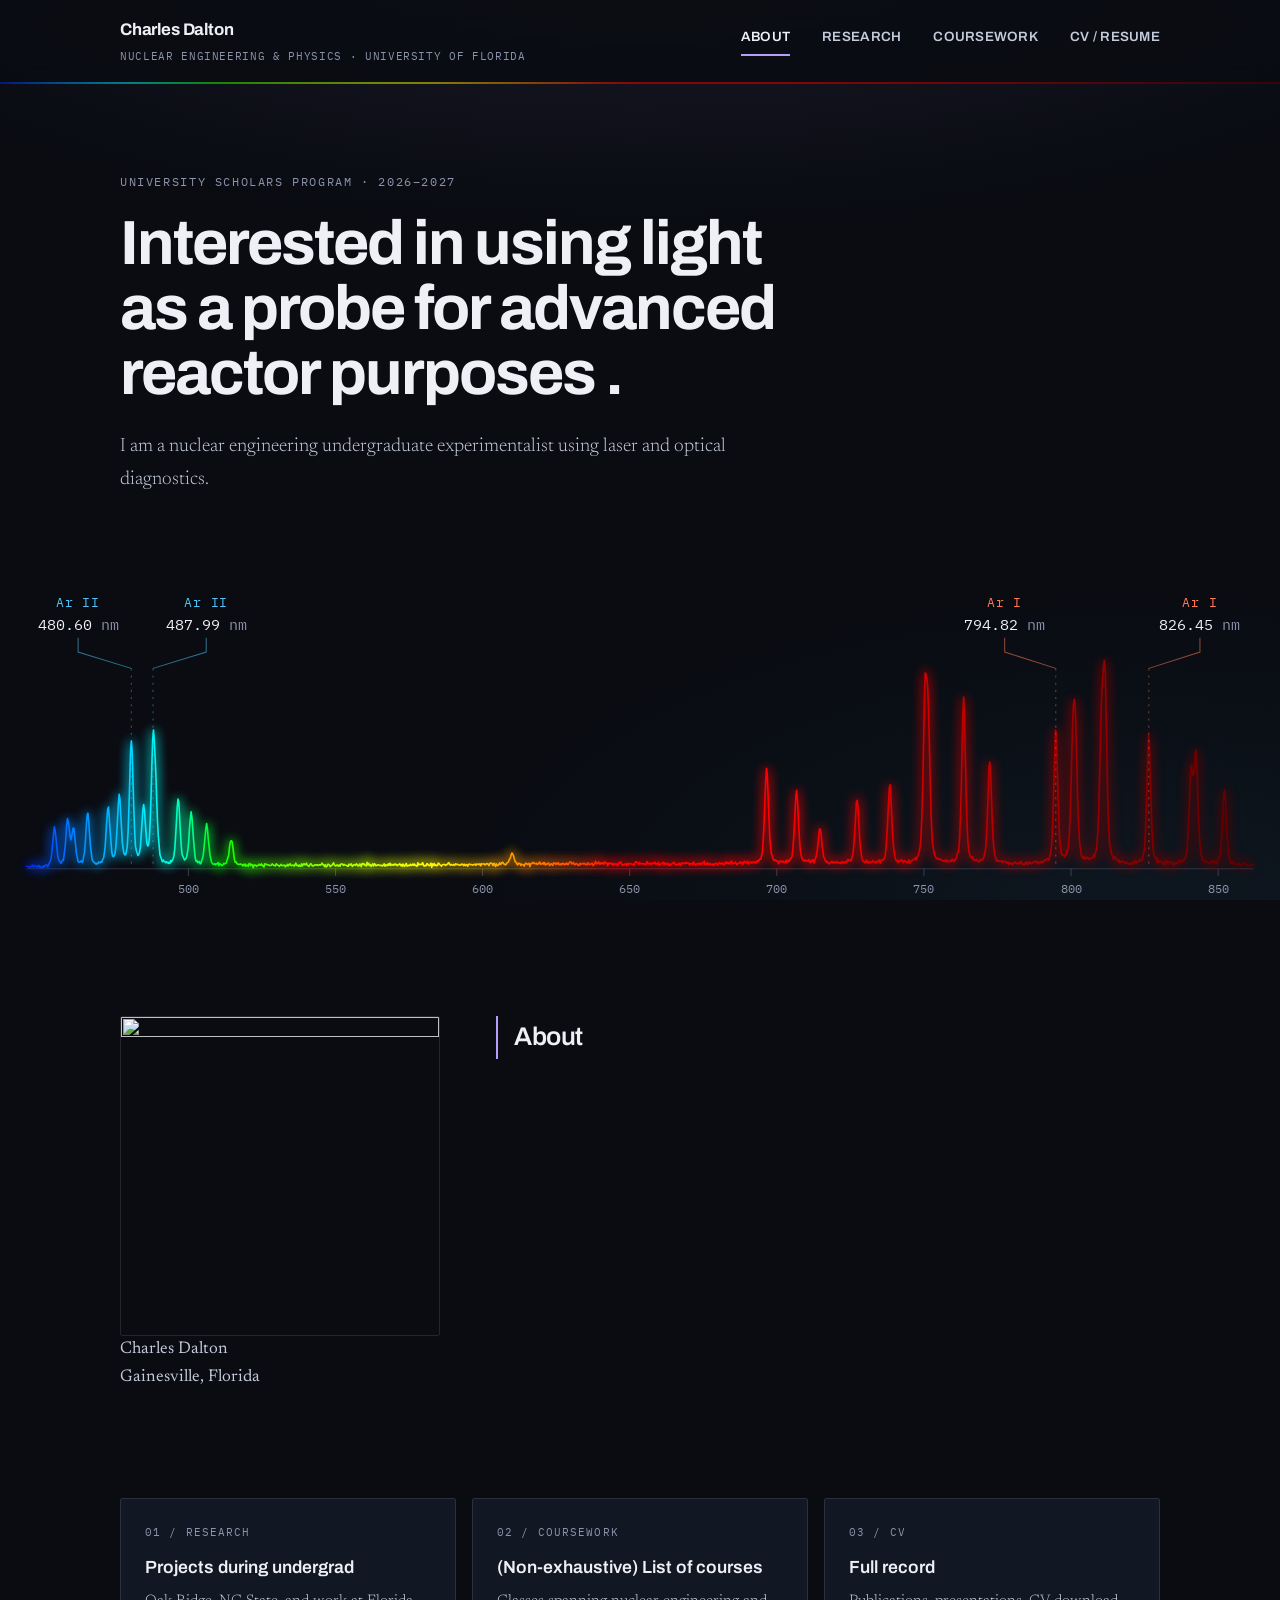
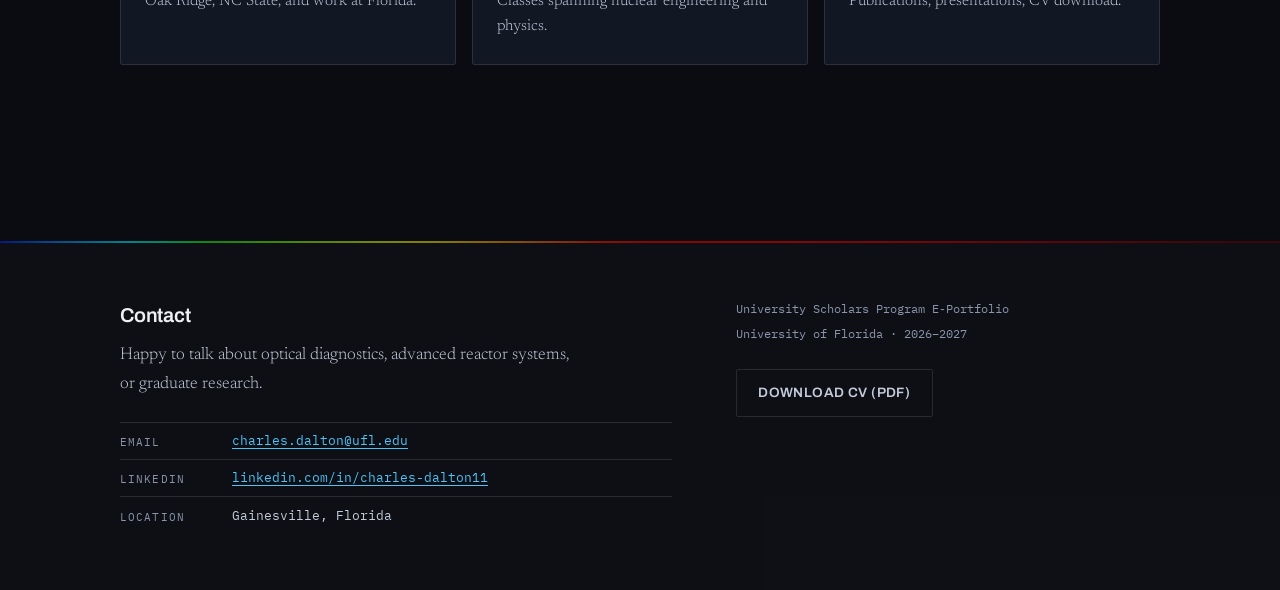
==== index.html @ d1948914 "Update index.html" ====
<!DOCTYPE html>
<html lang="en">
<head>
<meta charset="utf-8">
<meta name="viewport" content="width=device-width, initial-scale=1">
<title>Charles Dalton &mdash; Nuclear Engineering &amp; Physics, University of Florida</title>
<meta name="description" content="Charles Dalton, dual B.S. nuclear engineering and physics student at the University of Florida, working on laser and optical diagnostics for molten salt reactor systems.">
<link rel="preconnect" href="https://fonts.googleapis.com">
<link rel="preconnect" href="https://fonts.gstatic.com" crossorigin>
<link href="https://fonts.googleapis.com/css2?family=Archivo:wght@500;600;700&family=IBM+Plex+Mono:wght@400;500&family=Newsreader:ital,opsz,wght@0,6..72,300;0,6..72,400;0,6..72,500;1,6..72,300&display=swap" rel="stylesheet">
<link rel="stylesheet" href="styles.css">
</head>
<body>
<a class="skip" href="#main">Skip to content</a>
<header class="site-head">
  <div class="wrap head-inner">
    <a class="mark" href="index.html">
      <span class="mark-name">Charles Dalton</span>
      <span class="mark-sub">Nuclear Engineering &amp; Physics &middot; University of Florida</span>
    </a>
    <nav class="nav" aria-label="Sections"><a class="nav-link is-current" href="index.html" aria-current="page">About</a><a class="nav-link" href="research.html">Research</a><a class="nav-link" href="coursework.html">Coursework</a><a class="nav-link" href="cv.html">CV / Resume</a></nav>
  </div>
  <div class="rule" aria-hidden="true"></div>
</header>
<section class="hero">
  <div class="wrap">
    <p class="eyebrow">University Scholars Program &middot; 2026&ndash;2027</p>
    <h1 class="hero-h">Interested in using light as a probe&nbsp;for advanced reactor purposes&nbsp;.</h1>
    <p class="hero-sub">I am a nuclear engineering undergraduate experimentalist using laser and optical diagnostics.</p>
  </div>
  <div class="hero-spec">
    <div class="spec-frame"><svg class="spectrum" viewBox="-26 -6 1252 360" role="img"
     aria-label="Synthetic emission spectrum of an argon plasma between 445 and 862 nanometres, with the Ar II lines at 480.60 and 487.99 nm and the Ar I lines at 794.82 and 826.45 nm marked.">
  <defs>
    <linearGradient id="spec" x1="0" y1="0" x2="1" y2="0"><stop offset="0.00%" stop-color="#0025e8"/><stop offset="1.92%" stop-color="#0053f4"/><stop offset="3.84%" stop-color="#007fff"/><stop offset="5.76%" stop-color="#00a5ff"/><stop offset="7.67%" stop-color="#00c8ff"/><stop offset="9.59%" stop-color="#00eaff"/><stop offset="11.51%" stop-color="#00ffe0"/><stop offset="13.43%" stop-color="#00ff87"/><stop offset="15.35%" stop-color="#00ff17"/><stop offset="17.27%" stop-color="#28ff00"/><stop offset="19.18%" stop-color="#4aff00"/><stop offset="21.10%" stop-color="#69ff00"/><stop offset="23.02%" stop-color="#85ff00"/><stop offset="24.94%" stop-color="#a0ff00"/><stop offset="26.86%" stop-color="#b9ff00"/><stop offset="28.78%" stop-color="#d2ff00"/><stop offset="30.70%" stop-color="#eaff00"/><stop offset="32.61%" stop-color="#fffc00"/><stop offset="34.53%" stop-color="#ffe200"/><stop offset="36.45%" stop-color="#ffc800"/><stop offset="38.37%" stop-color="#ffad00"/><stop offset="40.29%" stop-color="#ff9100"/><stop offset="42.21%" stop-color="#ff7300"/><stop offset="44.12%" stop-color="#ff5300"/><stop offset="46.04%" stop-color="#ff3000"/><stop offset="47.96%" stop-color="#ff0000"/><stop offset="49.88%" stop-color="#ff0000"/><stop offset="51.80%" stop-color="#ff0000"/><stop offset="53.72%" stop-color="#ff0000"/><stop offset="55.64%" stop-color="#ff0000"/><stop offset="57.55%" stop-color="#ff0000"/><stop offset="59.47%" stop-color="#ff0000"/><stop offset="61.39%" stop-color="#fe0000"/><stop offset="63.31%" stop-color="#f70000"/><stop offset="65.23%" stop-color="#ef0000"/><stop offset="67.15%" stop-color="#e80000"/><stop offset="69.06%" stop-color="#e00000"/><stop offset="70.98%" stop-color="#d90000"/><stop offset="72.90%" stop-color="#d10000"/><stop offset="74.82%" stop-color="#c90000"/><stop offset="76.74%" stop-color="#c10000"/><stop offset="78.66%" stop-color="#b90000"/><stop offset="80.58%" stop-color="#b10000"/><stop offset="82.49%" stop-color="#a90000"/><stop offset="84.41%" stop-color="#a10000"/><stop offset="86.33%" stop-color="#990000"/><stop offset="88.25%" stop-color="#900000"/><stop offset="90.17%" stop-color="#880000"/><stop offset="92.09%" stop-color="#7f0000"/><stop offset="94.00%" stop-color="#760000"/><stop offset="95.92%" stop-color="#6d0000"/><stop offset="97.84%" stop-color="#640000"/><stop offset="99.76%" stop-color="#5c0000"/></linearGradient>
    <path id="ar-trace" d="M 0.0 293.7 L 0.8 293.4 L 1.6 293.9 L 2.4 294.5 L 3.2 294.1 L 4.0 294.5 L 4.8 293.5 L 5.6 292.3 L 6.4 294.0 L 7.2 294.1 L 8.0 293.1 L 8.8 293.1 L 9.6 293.4 L 10.4 294.3 L 11.2 293.4 L 12.0 292.7 L 12.8 294.5 L 13.6 293.7 L 14.4 294.9 L 15.2 294.3 L 16.0 294.7 L 16.8 293.1 L 17.6 293.9 L 18.4 292.4 L 19.2 292.3 L 20.0 292.3 L 20.8 294.1 L 21.6 291.7 L 22.4 290.3 L 23.2 288.1 L 24.0 285.9 L 24.8 278.7 L 25.6 270.6 L 26.4 261.6 L 27.2 255.0 L 28.0 259.4 L 28.8 266.7 L 29.6 274.5 L 30.4 282.6 L 31.2 286.4 L 32.0 288.4 L 32.8 289.3 L 33.6 290.7 L 34.4 289.2 L 35.2 287.1 L 36.0 287.8 L 36.8 281.5 L 37.6 275.3 L 38.4 266.2 L 39.2 253.0 L 40.0 247.0 L 40.8 250.0 L 41.6 256.4 L 42.4 263.5 L 43.2 267.7 L 44.0 265.2 L 44.8 260.8 L 45.6 256.1 L 46.4 257.0 L 47.2 266.1 L 48.0 273.7 L 48.8 281.2 L 49.6 285.2 L 50.4 288.9 L 51.2 289.5 L 52.0 289.6 L 52.8 288.7 L 53.6 288.2 L 54.4 289.8 L 55.2 287.7 L 56.0 282.9 L 56.8 279.1 L 57.6 267.9 L 58.4 255.4 L 59.2 243.6 L 60.0 241.6 L 60.8 250.2 L 61.6 262.3 L 62.4 273.4 L 63.2 279.7 L 64.0 286.3 L 64.8 288.6 L 65.6 289.2 L 66.4 290.2 L 67.2 290.6 L 68.0 291.6 L 68.8 290.7 L 69.6 291.1 L 70.4 289.5 L 71.2 289.8 L 72.0 290.2 L 72.8 289.2 L 73.6 289.4 L 74.4 286.9 L 75.3 285.6 L 76.1 280.4 L 76.9 274.1 L 77.7 260.7 L 78.5 248.5 L 79.3 237.9 L 80.1 235.7 L 80.9 246.3 L 81.7 258.9 L 82.5 268.8 L 83.3 279.4 L 84.1 283.4 L 84.9 284.1 L 85.7 283.2 L 86.5 281.0 L 87.3 274.7 L 88.1 263.1 L 88.9 248.2 L 89.7 233.6 L 90.5 223.3 L 91.3 227.4 L 92.1 242.7 L 92.9 257.3 L 93.7 270.7 L 94.5 276.7 L 95.3 281.2 L 96.1 282.4 L 96.9 282.3 L 97.7 278.8 L 98.5 273.7 L 99.3 259.7 L 100.1 236.9 L 100.9 210.9 L 101.7 180.5 L 102.5 171.0 L 103.3 181.9 L 104.1 211.3 L 104.9 237.9 L 105.7 259.5 L 106.5 273.8 L 107.3 277.8 L 108.1 280.6 L 108.9 282.9 L 109.7 282.4 L 110.5 279.7 L 111.3 274.7 L 112.1 263.2 L 112.9 251.8 L 113.7 238.6 L 114.5 233.3 L 115.3 238.6 L 116.1 251.4 L 116.9 261.2 L 117.7 271.0 L 118.5 273.6 L 119.3 272.9 L 120.1 266.0 L 120.9 250.3 L 121.7 226.5 L 122.5 196.1 L 123.3 170.1 L 124.1 160.4 L 124.9 170.2 L 125.7 186.7 L 126.5 204.9 L 127.3 229.7 L 128.1 250.6 L 128.9 264.8 L 129.7 273.9 L 130.5 282.6 L 131.3 284.7 L 132.1 287.0 L 132.9 289.1 L 133.7 287.5 L 134.5 288.8 L 135.3 289.1 L 136.1 290.1 L 136.9 289.2 L 137.7 290.2 L 138.5 289.8 L 139.3 290.7 L 140.1 290.6 L 140.9 288.0 L 141.7 289.2 L 142.5 287.7 L 143.3 286.3 L 144.1 283.4 L 144.9 277.1 L 145.7 265.5 L 146.5 251.9 L 147.3 236.5 L 148.1 227.8 L 148.9 231.2 L 149.7 245.6 L 150.5 261.1 L 151.3 273.9 L 152.1 282.1 L 152.9 283.9 L 153.7 285.7 L 154.5 287.4 L 155.3 286.7 L 156.1 285.4 L 156.9 282.8 L 157.7 277.6 L 158.5 270.4 L 159.3 257.0 L 160.1 247.9 L 160.9 240.3 L 161.7 245.4 L 162.5 256.5 L 163.3 267.5 L 164.1 277.0 L 164.9 285.1 L 165.7 288.6 L 166.5 287.7 L 167.3 290.1 L 168.1 289.5 L 168.9 288.8 L 169.7 291.0 L 170.5 291.0 L 171.3 287.8 L 172.1 285.7 L 172.9 281.7 L 173.7 274.4 L 174.5 265.8 L 175.3 257.2 L 176.1 251.9 L 176.9 256.9 L 177.7 266.8 L 178.5 274.3 L 179.3 282.0 L 180.1 286.0 L 180.9 289.7 L 181.7 290.6 L 182.5 291.5 L 183.3 291.8 L 184.1 291.0 L 184.9 292.1 L 185.7 291.2 L 186.5 291.3 L 187.3 289.8 L 188.1 293.0 L 188.9 290.9 L 189.7 291.9 L 190.5 291.8 L 191.3 293.0 L 192.1 292.0 L 192.9 290.8 L 193.7 291.3 L 194.5 290.7 L 195.3 290.3 L 196.1 287.3 L 196.9 285.4 L 197.7 282.6 L 198.5 274.8 L 199.3 269.9 L 200.1 268.6 L 200.9 269.2 L 201.7 273.8 L 202.5 281.2 L 203.3 287.0 L 204.1 289.6 L 204.9 289.2 L 205.7 290.9 L 206.5 291.4 L 207.3 291.8 L 208.1 291.8 L 208.9 291.3 L 209.7 291.6 L 210.5 292.0 L 211.3 293.2 L 212.1 291.8 L 212.9 293.0 L 213.7 291.4 L 214.5 293.6 L 215.3 292.6 L 216.1 292.5 L 216.9 293.7 L 217.7 290.9 L 218.5 291.2 L 219.3 292.9 L 220.1 291.8 L 220.9 292.2 L 221.7 295.0 L 222.5 292.3 L 223.3 292.6 L 224.1 292.5 L 224.9 293.6 L 225.8 292.8 L 226.6 292.7 L 227.4 291.5 L 228.2 292.3 L 229.0 292.6 L 229.8 291.2 L 230.6 293.1 L 231.4 292.9 L 232.2 294.3 L 233.0 291.1 L 233.8 291.7 L 234.6 291.7 L 235.4 292.0 L 236.2 292.5 L 237.0 292.4 L 237.8 292.8 L 238.6 292.8 L 239.4 292.5 L 240.2 291.2 L 241.0 292.1 L 241.8 292.6 L 242.6 293.1 L 243.4 293.2 L 244.2 291.1 L 245.0 292.1 L 245.8 292.5 L 246.6 292.9 L 247.4 293.6 L 248.2 292.6 L 249.0 291.7 L 249.8 292.9 L 250.6 292.8 L 251.4 292.7 L 252.2 292.4 L 253.0 294.0 L 253.8 292.8 L 254.6 293.3 L 255.4 291.7 L 256.2 293.2 L 257.0 292.0 L 257.8 291.1 L 258.6 292.8 L 259.4 293.1 L 260.2 292.3 L 261.0 292.5 L 261.8 293.4 L 262.6 292.1 L 263.4 290.6 L 264.2 292.7 L 265.0 292.7 L 265.8 293.5 L 266.6 292.2 L 267.4 293.6 L 268.2 293.5 L 269.0 291.3 L 269.8 293.3 L 270.6 291.5 L 271.4 291.0 L 272.2 292.2 L 273.0 291.9 L 273.8 290.6 L 274.6 292.6 L 275.4 293.0 L 276.2 293.7 L 277.0 292.4 L 277.8 291.1 L 278.6 291.5 L 279.4 293.3 L 280.2 293.2 L 281.0 292.9 L 281.8 292.1 L 282.6 292.6 L 283.4 292.2 L 284.2 292.1 L 285.0 292.7 L 285.8 292.4 L 286.6 292.2 L 287.4 292.5 L 288.2 291.9 L 289.0 290.6 L 289.8 291.8 L 290.6 292.3 L 291.4 293.9 L 292.2 292.0 L 293.0 294.2 L 293.8 293.7 L 294.6 291.6 L 295.4 291.7 L 296.2 292.5 L 297.0 293.9 L 297.8 292.7 L 298.6 293.0 L 299.4 291.7 L 300.2 290.2 L 301.0 292.1 L 301.8 293.0 L 302.6 293.4 L 303.4 292.4 L 304.2 292.5 L 305.0 293.4 L 305.8 292.2 L 306.6 293.4 L 307.4 291.3 L 308.2 291.3 L 309.0 291.3 L 309.8 292.7 L 310.6 291.8 L 311.4 292.4 L 312.2 292.6 L 313.0 292.6 L 313.8 293.5 L 314.6 293.6 L 315.4 291.5 L 316.2 292.4 L 317.0 292.0 L 317.8 291.3 L 318.6 293.8 L 319.4 293.0 L 320.2 292.1 L 321.0 291.9 L 321.8 292.6 L 322.6 291.3 L 323.4 292.0 L 324.2 293.3 L 325.0 293.1 L 325.8 291.4 L 326.6 291.8 L 327.4 293.9 L 328.2 290.9 L 329.0 291.6 L 329.8 290.9 L 330.6 292.5 L 331.4 292.4 L 332.2 293.2 L 333.0 289.8 L 333.8 292.3 L 334.6 290.7 L 335.4 292.7 L 336.2 292.0 L 337.0 293.7 L 337.8 292.5 L 338.6 291.2 L 339.4 293.3 L 340.2 291.1 L 341.0 291.8 L 341.8 293.1 L 342.6 292.6 L 343.4 292.5 L 344.2 292.1 L 345.0 292.6 L 345.8 292.9 L 346.6 292.4 L 347.4 293.0 L 348.2 293.3 L 349.0 292.1 L 349.8 291.3 L 350.6 293.5 L 351.4 292.1 L 352.2 292.7 L 353.0 293.0 L 353.8 291.3 L 354.6 292.5 L 355.4 290.7 L 356.2 292.8 L 357.0 291.7 L 357.8 292.2 L 358.6 292.7 L 359.4 291.5 L 360.2 292.2 L 361.0 291.5 L 361.8 292.1 L 362.6 293.0 L 363.4 292.1 L 364.2 291.9 L 365.0 291.1 L 365.8 292.8 L 366.6 292.0 L 367.4 293.6 L 368.2 291.4 L 369.0 293.0 L 369.8 293.6 L 370.6 292.0 L 371.4 290.9 L 372.2 293.4 L 373.0 293.0 L 373.8 292.6 L 374.6 293.0 L 375.5 291.6 L 376.3 292.7 L 377.1 292.6 L 377.9 291.4 L 378.7 292.6 L 379.5 291.5 L 380.3 292.8 L 381.1 293.0 L 381.9 293.6 L 382.7 290.2 L 383.5 292.2 L 384.3 291.7 L 385.1 291.9 L 385.9 291.7 L 386.7 291.8 L 387.5 290.1 L 388.3 292.8 L 389.1 293.3 L 389.9 292.8 L 390.7 293.1 L 391.5 291.2 L 392.3 291.1 L 393.1 292.7 L 393.9 293.1 L 394.7 292.2 L 395.5 290.6 L 396.3 294.5 L 397.1 291.3 L 397.9 292.8 L 398.7 290.9 L 399.5 292.8 L 400.3 292.1 L 401.1 293.2 L 401.9 292.7 L 402.7 290.5 L 403.5 291.0 L 404.3 292.2 L 405.1 292.6 L 405.9 293.5 L 406.7 292.2 L 407.5 291.8 L 408.3 291.9 L 409.1 291.9 L 409.9 292.8 L 410.7 291.8 L 411.5 291.8 L 412.3 290.6 L 413.1 290.0 L 413.9 291.9 L 414.7 292.5 L 415.5 291.8 L 416.3 292.3 L 417.1 292.4 L 417.9 291.8 L 418.7 292.7 L 419.5 291.2 L 420.3 291.8 L 421.1 291.5 L 421.9 291.9 L 422.7 292.4 L 423.5 292.6 L 424.3 291.9 L 425.1 292.2 L 425.9 291.5 L 426.7 291.7 L 427.5 292.9 L 428.3 291.6 L 429.1 292.9 L 429.9 292.2 L 430.7 291.9 L 431.5 293.6 L 432.3 291.6 L 433.1 291.5 L 433.9 291.8 L 434.7 292.0 L 435.5 292.0 L 436.3 292.5 L 437.1 291.9 L 437.9 292.1 L 438.7 291.5 L 439.5 292.7 L 440.3 291.4 L 441.1 291.5 L 441.9 291.7 L 442.7 292.0 L 443.5 291.1 L 444.3 293.1 L 445.1 291.2 L 445.9 291.4 L 446.7 291.3 L 447.5 291.2 L 448.3 292.2 L 449.1 291.8 L 449.9 291.0 L 450.7 291.2 L 451.5 291.4 L 452.3 292.9 L 453.1 291.0 L 453.9 290.4 L 454.7 290.6 L 455.5 291.3 L 456.3 292.9 L 457.1 290.6 L 457.9 291.6 L 458.7 293.8 L 459.5 291.1 L 460.3 292.8 L 461.1 292.6 L 461.9 292.0 L 462.7 290.2 L 463.5 291.7 L 464.3 291.1 L 465.1 289.7 L 465.9 289.8 L 466.7 291.3 L 467.5 291.4 L 468.3 292.2 L 469.1 291.6 L 469.9 290.3 L 470.7 289.7 L 471.5 289.0 L 472.3 286.5 L 473.1 285.8 L 473.9 282.7 L 474.7 280.7 L 475.5 281.6 L 476.3 283.4 L 477.1 286.4 L 477.9 289.0 L 478.7 289.5 L 479.5 291.4 L 480.3 292.3 L 481.1 290.5 L 481.9 291.1 L 482.7 290.9 L 483.5 292.8 L 484.3 291.6 L 485.1 291.8 L 485.9 292.1 L 486.7 293.4 L 487.5 291.6 L 488.3 290.5 L 489.1 291.0 L 489.9 291.9 L 490.7 291.4 L 491.5 290.6 L 492.3 293.9 L 493.1 291.5 L 493.9 290.8 L 494.7 290.7 L 495.5 289.8 L 496.3 290.3 L 497.1 291.1 L 497.9 291.1 L 498.7 290.6 L 499.5 291.8 L 500.3 291.4 L 501.1 290.5 L 501.9 289.5 L 502.7 291.5 L 503.5 291.4 L 504.3 291.2 L 505.1 290.1 L 505.9 291.4 L 506.7 290.0 L 507.5 292.2 L 508.3 291.5 L 509.1 291.5 L 509.9 290.6 L 510.7 290.4 L 511.5 292.7 L 512.3 292.2 L 513.1 291.0 L 513.9 291.9 L 514.7 292.7 L 515.5 290.3 L 516.3 290.8 L 517.1 290.8 L 517.9 291.7 L 518.7 290.3 L 519.5 291.5 L 520.3 290.3 L 521.1 292.1 L 521.9 292.1 L 522.7 291.1 L 523.5 291.9 L 524.3 290.7 L 525.2 291.0 L 526.0 292.1 L 526.8 291.2 L 527.6 291.6 L 528.4 290.4 L 529.2 291.9 L 530.0 291.7 L 530.8 290.1 L 531.6 289.2 L 532.4 289.4 L 533.2 291.2 L 534.0 291.0 L 534.8 289.8 L 535.6 291.4 L 536.4 292.1 L 537.2 291.1 L 538.0 290.8 L 538.8 292.0 L 539.6 292.8 L 540.4 292.6 L 541.2 290.6 L 542.0 291.9 L 542.8 291.4 L 543.6 291.0 L 544.4 290.6 L 545.2 291.5 L 546.0 290.7 L 546.8 292.0 L 547.6 291.5 L 548.4 292.2 L 549.2 290.1 L 550.0 291.2 L 550.8 291.9 L 551.6 291.5 L 552.4 291.4 L 553.2 290.5 L 554.0 292.7 L 554.8 292.1 L 555.6 291.5 L 556.4 288.8 L 557.2 290.3 L 558.0 291.3 L 558.8 290.5 L 559.6 289.3 L 560.4 291.4 L 561.2 291.5 L 562.0 290.0 L 562.8 290.7 L 563.6 290.5 L 564.4 291.6 L 565.2 289.4 L 566.0 289.6 L 566.8 290.6 L 567.6 290.5 L 568.4 293.0 L 569.2 290.5 L 570.0 291.3 L 570.8 290.7 L 571.6 290.5 L 572.4 291.4 L 573.2 292.7 L 574.0 290.8 L 574.8 291.8 L 575.6 291.4 L 576.4 291.7 L 577.2 291.4 L 578.0 293.3 L 578.8 290.0 L 579.6 290.9 L 580.4 290.1 L 581.2 289.3 L 582.0 291.1 L 582.8 292.8 L 583.6 291.9 L 584.4 292.2 L 585.2 291.6 L 586.0 291.0 L 586.8 292.9 L 587.6 290.8 L 588.4 292.5 L 589.2 290.8 L 590.0 291.2 L 590.8 291.4 L 591.6 291.1 L 592.4 291.6 L 593.2 291.6 L 594.0 292.6 L 594.8 291.1 L 595.6 289.3 L 596.4 289.2 L 597.2 289.8 L 598.0 290.4 L 598.8 291.7 L 599.6 289.7 L 600.4 291.1 L 601.2 291.1 L 602.0 291.3 L 602.8 291.0 L 603.6 291.4 L 604.4 291.1 L 605.2 292.0 L 606.0 291.4 L 606.8 288.9 L 607.6 291.1 L 608.4 291.2 L 609.2 290.5 L 610.0 290.4 L 610.8 292.1 L 611.6 291.2 L 612.4 290.2 L 613.2 290.8 L 614.0 290.9 L 614.8 289.6 L 615.6 291.6 L 616.4 290.9 L 617.2 291.5 L 618.0 289.6 L 618.8 292.8 L 619.6 291.6 L 620.4 291.5 L 621.2 290.4 L 622.0 290.4 L 622.8 289.7 L 623.6 292.4 L 624.4 290.3 L 625.2 291.3 L 626.0 291.6 L 626.8 290.5 L 627.6 291.8 L 628.4 292.9 L 629.2 291.3 L 630.0 292.4 L 630.8 291.6 L 631.6 290.6 L 632.4 290.7 L 633.2 289.5 L 634.0 291.1 L 634.8 292.4 L 635.6 291.7 L 636.4 291.8 L 637.2 292.1 L 638.0 290.5 L 638.8 291.5 L 639.6 292.8 L 640.4 290.3 L 641.2 291.0 L 642.0 290.6 L 642.8 290.8 L 643.6 290.3 L 644.4 290.9 L 645.2 289.8 L 646.0 290.5 L 646.8 290.6 L 647.6 290.5 L 648.4 292.3 L 649.2 291.1 L 650.0 291.2 L 650.8 290.7 L 651.6 292.2 L 652.4 289.4 L 653.2 290.8 L 654.0 292.0 L 654.8 292.5 L 655.6 291.2 L 656.4 291.0 L 657.2 291.6 L 658.0 290.8 L 658.8 291.5 L 659.6 290.4 L 660.4 291.6 L 661.2 290.9 L 662.0 290.0 L 662.8 288.5 L 663.6 291.8 L 664.4 291.3 L 665.2 291.6 L 666.0 290.1 L 666.8 291.9 L 667.6 291.3 L 668.4 290.9 L 669.2 291.8 L 670.0 291.7 L 670.8 291.3 L 671.6 292.8 L 672.4 292.2 L 673.2 291.2 L 674.0 290.7 L 674.8 291.0 L 675.7 292.5 L 676.5 291.2 L 677.3 290.1 L 678.1 290.3 L 678.9 290.9 L 679.7 291.6 L 680.5 290.2 L 681.3 291.3 L 682.1 291.9 L 682.9 291.5 L 683.7 289.4 L 684.5 290.6 L 685.3 289.7 L 686.1 291.2 L 686.9 289.9 L 687.7 291.3 L 688.5 290.9 L 689.3 288.4 L 690.1 290.0 L 690.9 291.2 L 691.7 290.8 L 692.5 290.4 L 693.3 289.5 L 694.1 291.1 L 694.9 292.2 L 695.7 290.9 L 696.5 290.6 L 697.3 290.5 L 698.1 289.3 L 698.9 290.3 L 699.7 289.8 L 700.5 291.5 L 701.3 289.7 L 702.1 288.5 L 702.9 289.7 L 703.7 290.1 L 704.5 290.2 L 705.3 288.6 L 706.1 291.1 L 706.9 290.3 L 707.7 289.7 L 708.5 289.4 L 709.3 290.4 L 710.1 289.6 L 710.9 290.0 L 711.7 289.5 L 712.5 289.5 L 713.3 290.3 L 714.1 289.0 L 714.9 287.8 L 715.7 289.1 L 716.5 287.9 L 717.3 286.3 L 718.1 286.6 L 718.9 283.0 L 719.7 279.5 L 720.5 268.5 L 721.3 252.4 L 722.1 231.9 L 722.9 211.8 L 723.7 197.8 L 724.5 203.9 L 725.3 223.8 L 726.1 244.7 L 726.9 265.0 L 727.7 274.2 L 728.5 281.5 L 729.3 283.3 L 730.1 286.1 L 730.9 287.8 L 731.7 287.5 L 732.5 287.5 L 733.3 288.5 L 734.1 288.3 L 734.9 289.4 L 735.7 291.1 L 736.5 288.4 L 737.3 288.6 L 738.1 289.2 L 738.9 289.3 L 739.7 288.4 L 740.5 289.7 L 741.3 289.9 L 742.1 289.3 L 742.9 287.9 L 743.7 290.1 L 744.5 287.5 L 745.3 288.9 L 746.1 288.8 L 746.9 286.0 L 747.7 286.0 L 748.5 284.7 L 749.3 279.2 L 750.1 269.4 L 750.9 255.8 L 751.7 240.3 L 752.5 224.3 L 753.3 219.3 L 754.1 230.3 L 754.9 246.2 L 755.7 262.5 L 756.5 274.5 L 757.3 281.4 L 758.1 284.6 L 758.9 286.4 L 759.7 288.0 L 760.5 288.4 L 761.3 287.4 L 762.1 288.5 L 762.9 288.1 L 763.7 288.0 L 764.5 288.6 L 765.3 287.1 L 766.1 290.0 L 766.9 288.5 L 767.7 289.5 L 768.5 287.3 L 769.3 287.3 L 770.1 290.3 L 770.9 288.7 L 771.7 285.8 L 772.5 283.0 L 773.3 278.3 L 774.1 272.0 L 774.9 263.3 L 775.7 257.0 L 776.5 257.7 L 777.3 262.9 L 778.1 274.2 L 778.9 278.5 L 779.7 284.8 L 780.5 285.7 L 781.3 288.2 L 782.1 289.6 L 782.9 288.8 L 783.7 290.2 L 784.5 290.4 L 785.3 291.2 L 786.1 289.8 L 786.9 289.4 L 787.7 289.0 L 788.5 290.1 L 789.3 289.1 L 790.1 290.1 L 790.9 290.2 L 791.7 289.6 L 792.5 289.1 L 793.3 290.4 L 794.1 290.3 L 794.9 290.2 L 795.7 290.0 L 796.5 290.9 L 797.3 289.0 L 798.1 290.3 L 798.9 289.4 L 799.7 290.5 L 800.5 289.4 L 801.3 289.2 L 802.1 289.8 L 802.9 287.3 L 803.7 288.6 L 804.5 287.0 L 805.3 287.3 L 806.1 288.2 L 806.9 286.7 L 807.7 283.7 L 808.5 279.7 L 809.3 271.7 L 810.1 259.6 L 810.9 245.6 L 811.7 230.6 L 812.5 229.0 L 813.3 236.0 L 814.1 252.3 L 814.9 266.6 L 815.7 276.3 L 816.5 281.9 L 817.3 286.7 L 818.1 288.6 L 818.9 288.8 L 819.7 290.2 L 820.5 289.6 L 821.3 287.5 L 822.1 290.1 L 822.9 288.7 L 823.7 290.7 L 824.5 289.2 L 825.4 289.8 L 826.2 289.6 L 827.0 289.1 L 827.8 288.0 L 828.6 289.4 L 829.4 289.5 L 830.2 290.4 L 831.0 288.9 L 831.8 289.6 L 832.6 288.5 L 833.4 289.2 L 834.2 287.3 L 835.0 290.6 L 835.8 288.7 L 836.6 287.2 L 837.4 287.8 L 838.2 287.4 L 839.0 285.5 L 839.8 283.7 L 840.6 276.7 L 841.4 264.5 L 842.2 250.5 L 843.0 233.8 L 843.8 217.6 L 844.6 214.0 L 845.4 224.8 L 846.2 245.2 L 847.0 262.1 L 847.8 272.6 L 848.6 279.7 L 849.4 284.5 L 850.2 287.1 L 851.0 288.5 L 851.8 288.3 L 852.6 290.1 L 853.4 287.6 L 854.2 289.1 L 855.0 288.3 L 855.8 287.1 L 856.6 287.8 L 857.4 290.0 L 858.2 288.2 L 859.0 287.9 L 859.8 289.6 L 860.6 289.8 L 861.4 288.9 L 862.2 290.2 L 863.0 287.3 L 863.8 290.7 L 864.6 289.3 L 865.4 288.3 L 866.2 288.0 L 867.0 287.3 L 867.8 286.9 L 868.6 286.8 L 869.4 285.0 L 870.2 287.3 L 871.0 284.3 L 871.8 283.7 L 872.6 281.0 L 873.4 277.9 L 874.2 273.3 L 875.0 262.2 L 875.8 241.4 L 876.6 211.4 L 877.4 172.4 L 878.2 129.4 L 879.0 104.6 L 879.8 105.6 L 880.6 110.8 L 881.4 118.0 L 882.2 139.2 L 883.0 172.9 L 883.8 209.4 L 884.6 239.3 L 885.4 259.2 L 886.2 271.4 L 887.0 276.6 L 887.8 281.1 L 888.6 283.2 L 889.4 285.3 L 890.2 285.2 L 891.0 286.7 L 891.8 286.6 L 892.6 286.0 L 893.4 287.0 L 894.2 287.1 L 895.0 287.5 L 895.8 288.0 L 896.6 288.3 L 897.4 288.6 L 898.2 287.7 L 899.0 289.4 L 899.8 287.2 L 900.6 288.4 L 901.4 289.1 L 902.2 288.8 L 903.0 288.9 L 903.8 287.9 L 904.6 288.6 L 905.4 286.6 L 906.2 288.0 L 907.0 289.0 L 907.8 287.0 L 908.6 287.5 L 909.4 284.7 L 910.2 282.1 L 911.0 280.0 L 911.8 277.0 L 912.6 266.7 L 913.4 246.5 L 914.2 219.1 L 915.0 181.8 L 915.8 144.5 L 916.6 128.0 L 917.4 147.0 L 918.2 185.2 L 919.0 222.1 L 919.8 249.6 L 920.6 267.7 L 921.4 277.3 L 922.2 280.8 L 923.0 284.1 L 923.8 284.8 L 924.6 285.6 L 925.4 284.2 L 926.2 287.6 L 927.0 287.4 L 927.8 287.7 L 928.6 287.3 L 929.4 286.9 L 930.2 288.3 L 931.0 288.6 L 931.8 289.3 L 932.6 288.5 L 933.4 286.8 L 934.2 286.9 L 935.0 287.3 L 935.8 285.8 L 936.6 283.7 L 937.4 280.0 L 938.2 274.5 L 939.0 262.2 L 939.8 244.7 L 940.6 220.0 L 941.4 195.4 L 942.2 191.6 L 943.0 203.4 L 943.8 226.8 L 944.6 250.4 L 945.4 267.5 L 946.2 276.9 L 947.0 282.2 L 947.8 285.0 L 948.6 288.1 L 949.4 287.4 L 950.2 288.7 L 951.0 288.9 L 951.8 288.5 L 952.6 288.4 L 953.4 288.4 L 954.2 289.9 L 955.0 288.8 L 955.8 288.7 L 956.6 288.8 L 957.4 288.7 L 958.2 290.2 L 959.0 290.3 L 959.8 289.4 L 960.6 291.5 L 961.4 290.1 L 962.2 290.8 L 963.0 290.7 L 963.8 292.0 L 964.6 291.2 L 965.4 290.5 L 966.2 289.6 L 967.0 289.6 L 967.8 290.6 L 968.6 290.7 L 969.4 291.3 L 970.2 290.2 L 971.0 290.8 L 971.8 290.0 L 972.6 288.9 L 973.4 290.6 L 974.2 291.9 L 975.1 291.3 L 975.9 291.9 L 976.7 291.6 L 977.5 289.3 L 978.3 290.3 L 979.1 291.9 L 979.9 289.9 L 980.7 289.3 L 981.5 290.8 L 982.3 291.0 L 983.1 290.7 L 983.9 290.1 L 984.7 289.7 L 985.5 289.2 L 986.3 289.1 L 987.1 289.0 L 987.9 288.8 L 988.7 289.4 L 989.5 291.3 L 990.3 290.0 L 991.1 289.4 L 991.9 290.0 L 992.7 288.6 L 993.5 289.6 L 994.3 289.9 L 995.1 287.5 L 995.9 287.9 L 996.7 288.0 L 997.5 286.9 L 998.3 286.2 L 999.1 286.1 L 999.9 287.6 L 1000.7 284.4 L 1001.5 281.4 L 1002.3 276.3 L 1003.1 264.5 L 1003.9 245.0 L 1004.7 219.0 L 1005.5 187.6 L 1006.3 160.3 L 1007.1 162.3 L 1007.9 186.9 L 1008.7 217.4 L 1009.5 244.5 L 1010.3 264.1 L 1011.1 273.2 L 1011.9 279.6 L 1012.7 282.4 L 1013.5 282.6 L 1014.3 282.5 L 1015.1 283.8 L 1015.9 282.6 L 1016.7 282.3 L 1017.5 278.2 L 1018.3 278.9 L 1019.1 271.8 L 1019.9 263.3 L 1020.7 246.3 L 1021.5 219.8 L 1022.3 187.0 L 1023.1 155.0 L 1023.9 136.1 L 1024.7 130.4 L 1025.5 135.0 L 1026.3 154.8 L 1027.1 188.1 L 1027.9 220.9 L 1028.7 247.6 L 1029.5 263.8 L 1030.3 272.9 L 1031.1 279.2 L 1031.9 283.4 L 1032.7 284.6 L 1033.5 285.9 L 1034.3 283.8 L 1035.1 286.6 L 1035.9 285.0 L 1036.7 285.9 L 1037.5 284.9 L 1038.3 285.6 L 1039.1 286.6 L 1039.9 286.6 L 1040.7 286.1 L 1041.5 285.6 L 1042.3 285.8 L 1043.1 284.6 L 1043.9 282.2 L 1044.7 284.0 L 1045.5 280.2 L 1046.3 277.9 L 1047.1 270.7 L 1047.9 258.4 L 1048.7 239.4 L 1049.5 209.3 L 1050.3 175.4 L 1051.1 139.1 L 1051.9 120.2 L 1052.7 108.3 L 1053.5 97.3 L 1054.3 92.0 L 1055.1 104.0 L 1055.9 141.8 L 1056.7 186.3 L 1057.5 225.8 L 1058.3 251.9 L 1059.1 268.7 L 1059.9 274.2 L 1060.7 278.1 L 1061.5 282.2 L 1062.3 284.0 L 1063.1 286.5 L 1063.9 285.1 L 1064.7 284.2 L 1065.5 286.6 L 1066.3 286.6 L 1067.1 287.6 L 1067.9 289.4 L 1068.7 287.5 L 1069.5 290.1 L 1070.3 289.3 L 1071.1 289.1 L 1071.9 288.6 L 1072.7 289.2 L 1073.5 289.3 L 1074.3 290.5 L 1075.1 291.0 L 1075.9 289.8 L 1076.7 290.6 L 1077.5 291.2 L 1078.3 291.2 L 1079.1 290.5 L 1079.9 291.7 L 1080.7 291.2 L 1081.5 291.5 L 1082.3 289.7 L 1083.1 289.4 L 1083.9 287.9 L 1084.7 291.0 L 1085.5 290.1 L 1086.3 288.4 L 1087.1 289.2 L 1087.9 289.0 L 1088.7 286.7 L 1089.5 288.0 L 1090.3 288.1 L 1091.1 287.2 L 1091.9 283.9 L 1092.7 280.7 L 1093.5 275.8 L 1094.3 263.2 L 1095.1 241.3 L 1095.9 212.9 L 1096.7 183.9 L 1097.5 164.9 L 1098.3 172.9 L 1099.1 202.2 L 1099.9 231.2 L 1100.7 254.6 L 1101.5 270.9 L 1102.3 280.9 L 1103.1 283.5 L 1103.9 284.8 L 1104.7 285.3 L 1105.5 289.7 L 1106.3 285.8 L 1107.1 289.8 L 1107.9 288.2 L 1108.7 288.3 L 1109.5 288.7 L 1110.3 289.7 L 1111.1 291.1 L 1111.9 289.6 L 1112.7 290.9 L 1113.5 292.7 L 1114.3 287.8 L 1115.1 289.8 L 1115.9 288.8 L 1116.7 291.4 L 1117.5 289.2 L 1118.3 289.1 L 1119.1 289.1 L 1119.9 290.6 L 1120.7 291.6 L 1121.5 290.6 L 1122.3 292.5 L 1123.1 291.9 L 1123.9 290.2 L 1124.7 291.1 L 1125.6 290.2 L 1126.4 290.0 L 1127.2 287.9 L 1128.0 288.3 L 1128.8 289.3 L 1129.6 287.8 L 1130.4 289.2 L 1131.2 288.2 L 1132.0 286.3 L 1132.8 287.2 L 1133.6 284.6 L 1134.4 282.4 L 1135.2 275.1 L 1136.0 262.8 L 1136.8 248.1 L 1137.6 225.2 L 1138.4 205.1 L 1139.2 194.9 L 1140.0 199.1 L 1140.8 204.3 L 1141.6 203.3 L 1142.4 194.5 L 1143.2 182.4 L 1144.0 180.0 L 1144.8 198.6 L 1145.6 223.8 L 1146.4 248.3 L 1147.2 265.6 L 1148.0 275.6 L 1148.8 282.2 L 1149.6 284.9 L 1150.4 287.7 L 1151.2 287.6 L 1152.0 289.2 L 1152.8 288.6 L 1153.6 289.7 L 1154.4 289.1 L 1155.2 289.0 L 1156.0 291.0 L 1156.8 290.5 L 1157.6 290.8 L 1158.4 289.3 L 1159.2 288.4 L 1160.0 289.2 L 1160.8 290.3 L 1161.6 288.5 L 1162.4 291.1 L 1163.2 288.1 L 1164.0 289.7 L 1164.8 291.2 L 1165.6 285.4 L 1166.4 284.9 L 1167.2 284.4 L 1168.0 277.5 L 1168.8 267.7 L 1169.6 252.2 L 1170.4 235.7 L 1171.2 220.8 L 1172.0 218.9 L 1172.8 232.2 L 1173.6 249.4 L 1174.4 266.1 L 1175.2 274.9 L 1176.0 284.0 L 1176.8 286.3 L 1177.6 290.0 L 1178.4 290.3 L 1179.2 288.5 L 1180.0 291.0 L 1180.8 290.0 L 1181.6 290.8 L 1182.4 291.9 L 1183.2 291.4 L 1184.0 291.7 L 1184.8 291.8 L 1185.6 290.8 L 1186.4 290.9 L 1187.2 292.2 L 1188.0 292.5 L 1188.8 291.5 L 1189.6 291.9 L 1190.4 290.9 L 1191.2 289.4 L 1192.0 291.2 L 1192.8 292.0 L 1193.6 292.2 L 1194.4 292.8 L 1195.2 292.9 L 1196.0 293.0 L 1196.8 292.5 L 1197.6 292.5 L 1198.4 291.5 L 1199.2 292.5 L 1200.0 292.4"/>
    <filter id="bloom" x="-5%" y="-30%" width="110%" height="180%">
      <feGaussianBlur stdDeviation="5" result="b"/>
      <feMerge><feMergeNode in="b"/><feMergeNode in="b"/></feMerge>
    </filter>
  </defs>
  <line x1="0" y1="296.0" x2="1200" y2="296.0" stroke="currentColor" opacity=".28"/>
  <g class="axis" fill="currentColor" stroke="currentColor"><line x1="158.3" y1="296.0" x2="158.3" y2="303.0" stroke="currentColor" opacity=".35"/><text x="158.3" y="320.0" text-anchor="middle" class="ax-l">500</text><line x1="302.2" y1="296.0" x2="302.2" y2="303.0" stroke="currentColor" opacity=".35"/><text x="302.2" y="320.0" text-anchor="middle" class="ax-l ax-minor">550</text><line x1="446.0" y1="296.0" x2="446.0" y2="303.0" stroke="currentColor" opacity=".35"/><text x="446.0" y="320.0" text-anchor="middle" class="ax-l">600</text><line x1="589.9" y1="296.0" x2="589.9" y2="303.0" stroke="currentColor" opacity=".35"/><text x="589.9" y="320.0" text-anchor="middle" class="ax-l ax-minor">650</text><line x1="733.8" y1="296.0" x2="733.8" y2="303.0" stroke="currentColor" opacity=".35"/><text x="733.8" y="320.0" text-anchor="middle" class="ax-l">700</text><line x1="877.7" y1="296.0" x2="877.7" y2="303.0" stroke="currentColor" opacity=".35"/><text x="877.7" y="320.0" text-anchor="middle" class="ax-l ax-minor">750</text><line x1="1021.6" y1="296.0" x2="1021.6" y2="303.0" stroke="currentColor" opacity=".35"/><text x="1021.6" y="320.0" text-anchor="middle" class="ax-l">800</text><line x1="1165.5" y1="296.0" x2="1165.5" y2="303.0" stroke="currentColor" opacity=".35"/><text x="1165.5" y="320.0" text-anchor="middle" class="ax-l ax-minor">850</text></g>
  <use href="#ar-trace" class="glow" fill="none" stroke="url(#spec)" stroke-width="3.5" filter="url(#bloom)" opacity=".55"/>
  <use href="#ar-trace" class="trace" fill="none" stroke="url(#spec)" stroke-width="1.6"
       stroke-linejoin="round" stroke-linecap="round"/>
  <g class="peaks"><g class="pk"><line x1="102.4" y1="100.0" x2="102.4" y2="296.0" stroke="var(--ar-ii)" stroke-width="1" stroke-dasharray="2 5" opacity=".45"/><polyline points="50.4,70 50.4,84 102.4,100.0" fill="none" stroke="var(--ar-ii)" stroke-width="1" opacity=".55"/><text x="50.4" y="62" text-anchor="middle" class="pk-l">480.60<tspan class="pk-u"> nm</tspan></text><text x="50.4" y="40" text-anchor="middle" class="pk-s" fill="var(--ar-ii)">Ar II</text></g><g class="pk"><line x1="123.7" y1="100.0" x2="123.7" y2="296.0" stroke="var(--ar-ii)" stroke-width="1" stroke-dasharray="2 5" opacity=".45"/><polyline points="175.7,70 175.7,84 123.7,100.0" fill="none" stroke="var(--ar-ii)" stroke-width="1" opacity=".55"/><text x="175.7" y="62" text-anchor="middle" class="pk-l">487.99<tspan class="pk-u"> nm</tspan></text><text x="175.7" y="40" text-anchor="middle" class="pk-s" fill="var(--ar-ii)">Ar II</text></g><g class="pk"><line x1="1006.7" y1="100.0" x2="1006.7" y2="296.0" stroke="var(--ar-i)" stroke-width="1" stroke-dasharray="2 5" opacity=".45"/><polyline points="956.7,70 956.7,84 1006.7,100.0" fill="none" stroke="var(--ar-i)" stroke-width="1" opacity=".55"/><text x="956.7" y="62" text-anchor="middle" class="pk-l">794.82<tspan class="pk-u"> nm</tspan></text><text x="956.7" y="40" text-anchor="middle" class="pk-s" fill="var(--ar-i)">Ar I</text></g><g class="pk"><line x1="1097.7" y1="100.0" x2="1097.7" y2="296.0" stroke="var(--ar-i)" stroke-width="1" stroke-dasharray="2 5" opacity=".45"/><polyline points="1147.7,70 1147.7,84 1097.7,100.0" fill="none" stroke="var(--ar-i)" stroke-width="1" opacity=".55"/><text x="1147.7" y="62" text-anchor="middle" class="pk-l">826.45<tspan class="pk-u"> nm</tspan></text><text x="1147.7" y="40" text-anchor="middle" class="pk-s" fill="var(--ar-i)">Ar I</text></g></g>
</svg></div>
  </div>
</section>
<main id="main">
<section class="wrap band">
  <div class="about-grid">
    <div class="about-photo">
      <img class="photo" src="images/headshot.jpg" width="300" height="300"
        
      <p class="photo-meta">Charles Dalton<br><span>Gainesville, Florida</span></p>
    </div>
    <div class="about-text">
      <h2 class="h2">About</h2>
    </div>
  </div>
</section>



<section class="wrap band">
  <div class="cards">
    <a class="card" href="research.html"><span class="card-k">01 / Research</span><span class="card-h">Projects during undergrad</span><span class="card-b">Oak Ridge, NC State, and work at Florida.</span></a>
    <a class="card" href="coursework.html"><span class="card-k">02 / Coursework</span><span class="card-h">(Non-exhaustive) List of courses</span><span class="card-b">Classes spanning nuclear engineering and physics.</span></a>
    <a class="card" href="cv.html"><span class="card-k">03 / CV</span><span class="card-h">Full record</span><span class="card-b">Publications, presentations, CV download.</span></a>
  </div>
</section>
</main>
<footer class="site-foot" id="contact">
  <div class="rule" aria-hidden="true"></div>
  <div class="wrap foot-inner">
    <div>
      <h2 class="foot-h">Contact</h2>
      <p class="foot-p">Happy to talk about optical diagnostics, advanced reactor systems, or graduate research.</p>
      <ul class="contact-list">
        <li><span class="k">Email</span><a href="mailto:charles.dalton@ufl.edu">charles.dalton@ufl.edu</a></li>
        <li><span class="k">LinkedIn</span><a href="https://linkedin.com/in/charles-dalton11">linkedin.com/in/charles-dalton11</a></li>
        <li><span class="k">Location</span><span>Gainesville, Florida</span></li>
      </ul>
    </div>
    <div class="foot-meta">
      <p>University Scholars Program E&#8209;Portfolio</p>
      <p>University of Florida &middot; 2026&ndash;2027</p>
      <a class="btn btn-ghost" href="assets/Charles_Dalton_CV.pdf" download>Download CV (PDF)</a>
    </div>
  </div>
</footer>
</body>
</html>
---- styles.css ----
/* Charles Dalton — University Scholars Program e-portfolio
   Palette derived from argon: the lilac of a discharge, the blue-cyan of the
   Ar II lines at 481/488 nm, the deep red of the Ar I lines at 795/826 nm. */

:root {
  --ink:      #0a0c12;
  --ink-2:    #121724;
  --ink-3:    #1a2032;
  --paper:    #eef0f6;
  --paper-2:  #c4cbdb;
  --muted:    #8b94ab;
  --argon:    #b79cff;
  --ar-ii:    #4fc3f7;
  --ar-i:     #ff7a54;
  --line:     rgba(255,255,255,.11);

  --sans: "Archivo", "Helvetica Neue", Arial, sans-serif;
  --serif: "Newsreader", Georgia, "Times New Roman", serif;
  --mono: "IBM Plex Mono", ui-monospace, "SF Mono", Menlo, monospace;

  --wrap: 1120px;
  --gap: clamp(3rem, 7vw, 5.5rem);
}

* { box-sizing: border-box; }

html { scroll-behavior: smooth; }

body {
  margin: 0;
  background: var(--ink);
  color: var(--paper-2);
  font-family: var(--serif);
  font-size: 1.0625rem;
  line-height: 1.68;
  -webkit-font-smoothing: antialiased;
}

/* faint vertical gradient, like looking into a spectrograph */
body::before {
  content: "";
  position: fixed;
  inset: 0;
  background:
    radial-gradient(120% 60% at 50% -10%, rgba(183,156,255,.10), transparent 60%),
    radial-gradient(80% 50% at 90% 100%, rgba(79,195,247,.06), transparent 70%);
  pointer-events: none;
  z-index: 0;
}

body > * { position: relative; z-index: 1; }

a { color: var(--argon); text-decoration-thickness: 1px; text-underline-offset: 3px; }
a:hover { color: var(--paper); }

:focus-visible {
  outline: 2px solid var(--argon);
  outline-offset: 3px;
  border-radius: 2px;
}

.skip {
  position: absolute; left: -9999px; top: 0;
  background: var(--argon); color: var(--ink);
  padding: .6rem 1rem; font-family: var(--mono); font-size: .8rem;
}
.skip:focus { left: 1rem; top: 1rem; z-index: 50; }

.wrap { max-width: var(--wrap); margin: 0 auto; padding: 0 clamp(1.25rem, 4vw, 2.5rem); }

/* ---------------------------------------------------------- spectral rule */
.rule {
  height: 2px;
  background: linear-gradient(90deg, #0025e8 0.0%, #0075fd 3.4%, #00b7ff 6.7%, #00f3ff 10.1%, #00ff87 13.4%, #1fff00 16.8%, #5aff00 20.1%, #8cff00 23.5%, #b9ff00 26.9%, #e4ff00 30.2%, #ffef00 33.6%, #ffc100 36.9%, #ff9100 40.3%, #ff5b00 43.6%, #ff1b00 47.0%, #ff0000 50.4%, #ff0000 53.7%, #ff0000 57.1%, #ff0000 60.4%, #f50000 63.8%, #e80000 67.1%, #db0000 70.5%, #cd0000 73.9%, #bf0000 77.2%, #b10000 80.6%, #a30000 83.9%, #950000 87.3%, #860000 90.6%, #760000 94.0%, #670000 97.4%);
  opacity: .5;
}

/* ------------------------------------------------------------------ head */
.site-head {
  position: sticky; top: 0; z-index: 20;
  background: rgba(10,12,18,.86);
  backdrop-filter: blur(10px);
}

.head-inner {
  display: flex; align-items: center; justify-content: space-between;
  gap: 1.5rem; flex-wrap: wrap;
  padding-top: 1rem; padding-bottom: 1rem;
}

.mark { text-decoration: none; display: block; }
.mark-name {
  display: block;
  font-family: var(--sans); font-weight: 700; font-size: 1.05rem;
  letter-spacing: -.01em; color: var(--paper);
}
.mark-sub {
  display: block;
  font-family: var(--mono); font-size: .68rem; letter-spacing: .06em;
  text-transform: uppercase; color: var(--muted); margin-top: .2rem;
}
.mark:hover .mark-name { color: var(--argon); }

.nav { display: flex; gap: clamp(.9rem, 2.5vw, 2rem); flex-wrap: wrap; }
.nav-link {
  font-family: var(--sans); font-size: .84rem; font-weight: 600;
  letter-spacing: .02em; text-transform: uppercase;
  color: var(--paper-2); text-decoration: none;
  padding-bottom: .3rem; border-bottom: 2px solid transparent;
}
.nav-link:hover { color: var(--paper); border-bottom-color: var(--line); }
.nav-link.is-current { color: var(--paper); border-bottom-color: var(--argon); }

/* ------------------------------------------------------------------ hero */
.hero { padding-top: clamp(3rem, 8vw, 5.5rem); }

.eyebrow {
  font-family: var(--mono); font-size: .72rem; letter-spacing: .14em;
  text-transform: uppercase; color: var(--muted); margin: 0 0 1.25rem;
}
.eyebrow a { color: var(--muted); }
.eyebrow a:hover { color: var(--argon); }

.hero-h {
  font-family: var(--sans); font-weight: 700;
  font-size: clamp(2.1rem, 5.4vw, 3.9rem);
  line-height: 1.04; letter-spacing: -.032em;
  color: var(--paper); margin: 0; max-width: 20ch;
  text-wrap: balance;
}

.hero-sub {
  max-width: 60ch; margin: 1.6rem 0 0;
  font-size: clamp(1.05rem, 1.6vw, 1.2rem);
  color: var(--paper-2); font-weight: 300;
}

.hero-spec { margin-top: clamp(2.5rem, 6vw, 4rem); }

.spec-frame { position: relative; overflow: hidden; }

.spectrum {
  display: block; width: 100%; height: auto;
  color: var(--muted);
}

.spec-frame::after {
  content: "";
  position: absolute; inset: -4px -2px;
  background: linear-gradient(90deg, rgba(10,12,18,0) 0%, var(--ink) 7%, var(--ink) 100%);
  transform: translateX(104%);
  animation: scan 2.3s cubic-bezier(.22,.7,.24,1) .2s backwards;
  pointer-events: none;
}
@keyframes scan { from { transform: translateX(0); } }

.pk { animation: rise .7s ease .95s backwards; }
@keyframes rise { from { opacity: 0; transform: translateY(6px); } }

.pk-l { font-family: var(--mono); font-size: 15px; fill: var(--paper); }
.pk-u { fill: var(--muted); }
.pk-s { font-family: var(--mono); font-size: 13px; letter-spacing: .06em; }
.ax-l { font-family: var(--mono); font-size: 12px; fill: var(--muted); stroke: none; }
.axis text { stroke: none; }

.spec-cap {
  font-family: var(--mono); font-size: .74rem; line-height: 1.7;
  color: var(--muted);
  margin: 1rem auto 0; padding: 0 clamp(1.25rem, 4vw, 2.5rem);
  max-width: var(--wrap);
}
.spec-cap span { color: var(--paper-2); }

@media (max-width: 760px) {
  .pk-l, .pk-s, .pk polyline, .ax-minor { display: none; }
  .ax-l { font-size: 24px; }
  .spectrum { min-height: 200px; }
}

/* ----------------------------------------------------------------- bands */
.band { padding-top: var(--gap); }
main > .band:last-child { padding-bottom: var(--gap); }
.site-foot { margin-top: var(--gap); }

.h1 {
  font-family: var(--sans); font-weight: 700;
  font-size: clamp(1.9rem, 4.2vw, 3rem);
  line-height: 1.08; letter-spacing: -.028em;
  color: var(--paper); margin: 0 0 1.2rem; max-width: 22ch;
  text-wrap: balance;
}

.h2 {
  font-family: var(--sans); font-weight: 600;
  font-size: clamp(1.25rem, 2.2vw, 1.6rem);
  letter-spacing: -.015em; color: var(--paper);
  margin: 0 0 1.4rem; padding-left: 1rem;
  border-left: 2px solid var(--argon);
}

.h3 {
  font-family: var(--mono); font-weight: 500;
  font-size: .78rem; letter-spacing: .12em; text-transform: uppercase;
  color: var(--ar-ii); margin: 2rem 0 .9rem;
}

.lede {
  font-size: clamp(1.1rem, 1.8vw, 1.3rem);
  font-weight: 300; color: var(--paper-2);
  max-width: 62ch; margin: 0 0 2rem;
}

.note { font-family: var(--mono); font-size: .76rem; color: var(--muted); margin: -.7rem 0 1.8rem; }

.prose p { max-width: 68ch; }
.prose .h2 { margin-top: 3rem; }
.prose .h2:first-child { margin-top: 0; }

/* ----------------------------------------------------------------- about */
.about-grid {
  display: grid; gap: clamp(2rem, 5vw, 3.5rem);
  grid-template-columns: minmax(220px, 320px) minmax(0, 1fr);
  align-items: start;
}
@media (max-width: 800px) { .about-grid { grid-template-columns: 1fr; } }

.photo, .photo-slot {
  width: 100%; display: block;
  border-radius: 2px;
  border: 1px solid var(--line);
}
.photo { height: auto; aspect-ratio: 1 / 1; object-fit: cover; }

.photo-slot {
  aspect-ratio: 4 / 3;
  display: flex; flex-direction: column; align-items: center; justify-content: center;
  gap: .5rem; text-align: center; padding: 1.5rem;
  background:
    repeating-linear-gradient(135deg, rgba(255,255,255,.02) 0 10px, transparent 10px 20px),
    var(--ink-2);
  border: 1px dashed rgba(183,156,255,.35);
}
.photo-slot.portrait { aspect-ratio: 4 / 5; }
.slot-tag { font-family: var(--mono); font-size: .78rem; color: var(--argon); }
.slot-note { font-family: var(--mono); font-size: .7rem; color: var(--muted); max-width: 30ch; line-height: 1.5; }

.photo-meta {
  font-family: var(--mono); font-size: .78rem; color: var(--paper);
  margin: .9rem 0 0; line-height: 1.6;
}
.photo-meta span { color: var(--muted); }

.about-text p { margin: 0 0 1.2rem; max-width: 66ch; }
.about-text p:last-child { margin-bottom: 0; }

/* ------------------------------------------------------------- interests */
.interests { list-style: none; margin: 0; padding: 0; display: grid; gap: 0; }
.interests li {
  display: grid; gap: .4rem 2rem;
  grid-template-columns: minmax(200px, 300px) minmax(0, 1fr);
  padding: 1.1rem 0;
  border-top: 1px solid var(--line);
}
.interests li:last-child { border-bottom: 1px solid var(--line); }
@media (max-width: 720px) { .interests li { grid-template-columns: 1fr; } }
.i-h { font-family: var(--sans); font-weight: 600; font-size: 1rem; color: var(--paper); }
.i-b { color: var(--paper-2); font-weight: 300; }

/* ----------------------------------------------------------------- cards */
.cards { display: grid; gap: 1rem; grid-template-columns: repeat(auto-fit, minmax(240px, 1fr)); }
.card {
  display: block; text-decoration: none;
  padding: 1.5rem; background: var(--ink-2);
  border: 1px solid var(--line); border-radius: 3px;
  transition: border-color .2s ease, background .2s ease, transform .2s ease;
}
.card:hover { border-color: rgba(183,156,255,.5); background: var(--ink-3); transform: translateY(-2px); }
.card-k { display: block; font-family: var(--mono); font-size: .7rem; letter-spacing: .1em; text-transform: uppercase; color: var(--muted); }
.card-h { display: block; font-family: var(--sans); font-weight: 600; font-size: 1.1rem; color: var(--paper); margin: .7rem 0 .4rem; }
.card-b { display: block; font-size: .95rem; color: var(--paper-2); font-weight: 300; }

/* -------------------------------------------------------- project list */
.proj-list { display: grid; gap: 0; }
.proj {
  display: grid; gap: .5rem 2.5rem;
  grid-template-columns: minmax(160px, 200px) minmax(0, 1fr);
  padding: 2rem 0; border-top: 1px solid var(--line);
  text-decoration: none; color: inherit;
  transition: background .2s ease;
}
.proj:last-child { border-bottom: 1px solid var(--line); }
.proj:hover { background: rgba(183,156,255,.045); }
@media (max-width: 760px) { .proj { grid-template-columns: 1fr; } }

.proj-date {
  font-family: var(--mono); font-size: .74rem; letter-spacing: .06em;
  color: var(--ar-ii); grid-row: span 4; padding-top: .35rem;
}
@media (max-width: 760px) { .proj-date { grid-row: auto; } }
.proj-title { font-family: var(--sans); font-weight: 600; font-size: clamp(1.1rem, 2vw, 1.4rem); line-height: 1.25; color: var(--paper); letter-spacing: -.015em; }
.proj-meta { font-family: var(--mono); font-size: .76rem; color: var(--muted); }
.proj-blurb { font-weight: 300; color: var(--paper-2); max-width: 60ch; }
.proj-go { font-family: var(--sans); font-size: .8rem; font-weight: 600; letter-spacing: .04em; text-transform: uppercase; color: var(--argon); }
.proj:hover .proj-go { color: var(--paper); }

/* ---------------------------------------------------------- detail plate */
.plate {
  margin: 2.5rem 0 1.5rem; padding: 0;
  border: 1px solid var(--line); border-radius: 3px;
  background: var(--ink-2); overflow: hidden;
}
.pl-row {
  display: grid; grid-template-columns: minmax(160px, 240px) minmax(0, 1fr);
  gap: .25rem 1.5rem;
  padding: .85rem clamp(1rem, 3vw, 1.6rem);
  border-top: 1px solid var(--line);
}
.pl-row:first-child { border-top: 0; }
@media (max-width: 700px) { .pl-row { grid-template-columns: 1fr; } }
.plate dt {
  font-family: var(--mono); font-size: .7rem; letter-spacing: .1em;
  text-transform: uppercase; color: var(--muted); padding-top: .2rem;
}
.plate dd { margin: 0; color: var(--paper); font-size: 1rem; }

.tags { list-style: none; display: flex; flex-wrap: wrap; gap: .5rem; margin: 0; padding: 0; }
.tags li {
  font-family: var(--mono); font-size: .72rem; letter-spacing: .04em;
  color: var(--paper-2); padding: .3rem .65rem;
  border: 1px solid var(--line); border-radius: 100px;
}

/* --------------------------------------------------------------- figures */
.figure { margin: 0 0 2.5rem; }
.figure + .figure { margin-top: 2.5rem; }
.schematic {
  display: block; width: 100%; height: auto;
  background: var(--ink-2);
  border: 1px solid var(--line); border-radius: 3px;
  padding: 1rem 0;
}
.sc-box { fill: none; stroke: var(--muted); stroke-width: 1; }
.sc-lens { fill: rgba(79,195,247,.14); stroke: var(--ar-ii); stroke-width: 1; }
.sc-beam { fill: none; stroke: var(--ar-i); stroke-width: 1.6; }
.sc-beam2 { fill: none; stroke: var(--argon); stroke-width: 1.6; }
.sc-flow { fill: none; stroke: var(--ar-ii); stroke-width: 1.4; }
.sc-collect { fill: none; stroke: var(--argon); stroke-width: 1.2; opacity: .8; }
.sc-l { font-family: var(--sans); font-weight: 600; font-size: 14px; fill: var(--paper); }
.sc-s { font-family: var(--mono); font-size: 11px; fill: var(--muted); }

figcaption {
  font-family: var(--mono); font-size: .76rem; line-height: 1.65;
  color: var(--muted); margin-top: .9rem; max-width: 76ch;
  padding-left: .9rem; border-left: 1px solid var(--line);
}

/* -------------------------------------------------------------- courses */
.course-cols { display: grid; gap: clamp(1.5rem, 4vw, 3rem); grid-template-columns: repeat(auto-fit, minmax(230px, 1fr)); }
.course-col .h3 { margin-top: 0; }
.courses { list-style: none; margin: 0; padding: 0; }
.courses li {
  display: grid; grid-template-columns: 5.5rem minmax(0, 1fr); gap: .75rem;
  padding: .55rem 0; border-top: 1px solid var(--line);
}
.c-code { font-family: var(--mono); font-size: .76rem; color: var(--muted); padding-top: .12rem; }
.c-name { color: var(--paper); font-size: .98rem; }

.awards { list-style: none; margin: 0; padding: 0; }
.awards li { padding: 1rem 0; border-top: 1px solid var(--line); }
.awards li:last-child { border-bottom: 1px solid var(--line); }
.a-h { display: block; font-family: var(--sans); font-weight: 600; color: var(--paper); font-size: 1rem; }
.a-b { display: block; color: var(--paper-2); font-weight: 300; font-size: .97rem; margin-top: .2rem; }

/* ------------------------------------------------------------- timeline */
.timeline { list-style: none; margin: 0; padding: 0; counter-reset: none; }
.timeline li {
  display: grid; gap: .35rem 2.5rem;
  grid-template-columns: minmax(160px, 200px) minmax(0, 1fr);
  padding: 1.8rem 0; border-top: 1px solid var(--line);
}
.timeline li:last-child { border-bottom: 1px solid var(--line); }
@media (max-width: 760px) { .timeline li { grid-template-columns: 1fr; } }
.t-date { font-family: var(--mono); font-size: .74rem; color: var(--ar-ii); grid-row: span 4; padding-top: .3rem; }
@media (max-width: 760px) { .t-date { grid-row: auto; } }
.t-role { font-family: var(--sans); font-weight: 600; font-size: 1.1rem; color: var(--paper); }
.t-org { font-family: var(--mono); font-size: .76rem; color: var(--muted); }
.t-body { font-weight: 300; color: var(--paper-2); max-width: 64ch; margin-top: .3rem; }
.t-link { font-family: var(--sans); font-size: .78rem; font-weight: 600; text-transform: uppercase; letter-spacing: .04em; text-decoration: none; }

.refs { list-style: none; margin: 0; padding: 0; }
.refs li {
  padding: .9rem 0 .9rem 1.1rem; border-left: 1px solid var(--line);
  max-width: 76ch; font-weight: 300;
}
.refs li strong { font-weight: 500; color: var(--paper); }
.refs li em { color: var(--muted); }

.skill-cols { display: grid; gap: clamp(1.5rem, 4vw, 3rem); grid-template-columns: repeat(auto-fit, minmax(260px, 1fr)); }
.skill-cols .h3 { margin-top: 0; }
.skill-b { font-family: var(--mono); font-size: .82rem; line-height: 1.9; color: var(--paper-2); margin: 0; }

/* --------------------------------------------------------------- buttons */
.btn {
  display: inline-block; margin: .35rem .5rem .35rem 0;
  font-family: var(--sans); font-weight: 600; font-size: .85rem;
  letter-spacing: .03em; text-transform: uppercase; text-decoration: none;
  padding: .75rem 1.35rem; border-radius: 2px;
  border: 1px solid var(--argon); color: var(--argon);
  transition: background .18s ease, color .18s ease;
}
.btn:hover { background: var(--argon); color: var(--ink); }
.btn-primary { background: var(--argon); color: var(--ink); }
.btn-primary:hover { background: var(--paper); border-color: var(--paper); color: var(--ink); }
.btn-ghost { border-color: var(--line); color: var(--paper-2); }
.btn-ghost:hover { background: transparent; border-color: var(--paper-2); color: var(--paper); }

.back { text-decoration: none; }

/* ---------------------------------------------------------------- footer */
.site-foot { background: rgba(255,255,255,.015); }
.foot-inner {
  display: grid; gap: clamp(2rem, 5vw, 4rem);
  grid-template-columns: minmax(0, 1.3fr) minmax(0, 1fr);
  padding-top: clamp(2.5rem, 5vw, 3.5rem); padding-bottom: clamp(2.5rem, 5vw, 3.5rem);
}
@media (max-width: 760px) { .foot-inner { grid-template-columns: 1fr; } }
.foot-h {
  font-family: var(--sans); font-weight: 600; font-size: 1.25rem;
  color: var(--paper); margin: 0 0 .6rem; letter-spacing: -.01em;
}
.foot-p { margin: 0 0 1.4rem; max-width: 46ch; font-weight: 300; }
.contact-list { list-style: none; margin: 0; padding: 0; }
.contact-list li {
  display: grid; grid-template-columns: 6rem minmax(0, 1fr); gap: 1rem;
  padding: .45rem 0; font-family: var(--mono); font-size: .82rem;
  border-top: 1px solid var(--line);
}
.contact-list .k { color: var(--muted); text-transform: uppercase; font-size: .7rem; letter-spacing: .1em; padding-top: .18rem; }
.contact-list a { color: var(--ar-ii); }
.contact-list a:hover { color: var(--paper); }
.foot-meta { font-family: var(--mono); font-size: .76rem; color: var(--muted); }
.foot-meta p { margin: 0 0 .3rem; }
.foot-meta .btn { margin-top: 1.2rem; }

/* --------------------------------------------------------------- motion */
@media (prefers-reduced-motion: reduce) {
  html { scroll-behavior: auto; }
  .spec-frame::after { animation: none; transform: translateX(104%); }
  .pk { animation: none; }
  * { transition-duration: .01ms !important; }
}

@media print {
  .site-head, .spec-frame, .btn { display: none; }
  body { background: #fff; color: #000; }
}
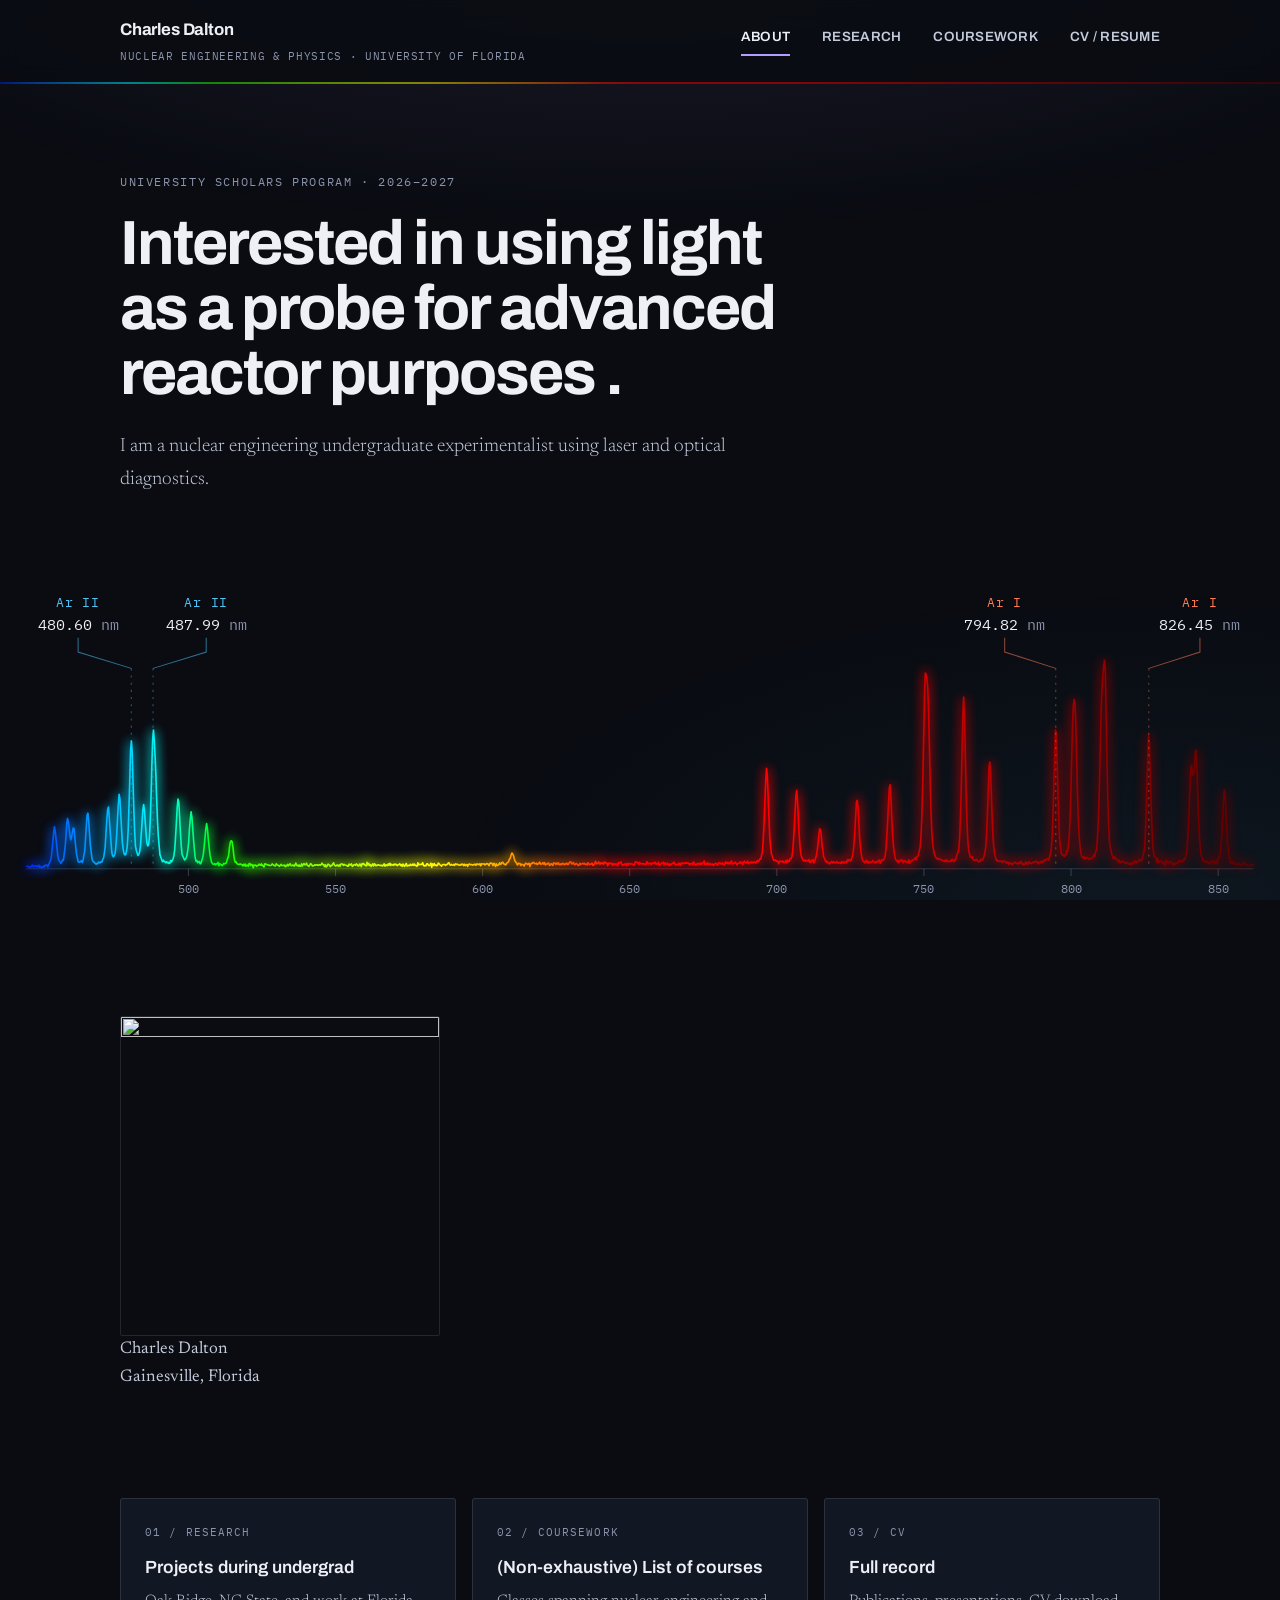
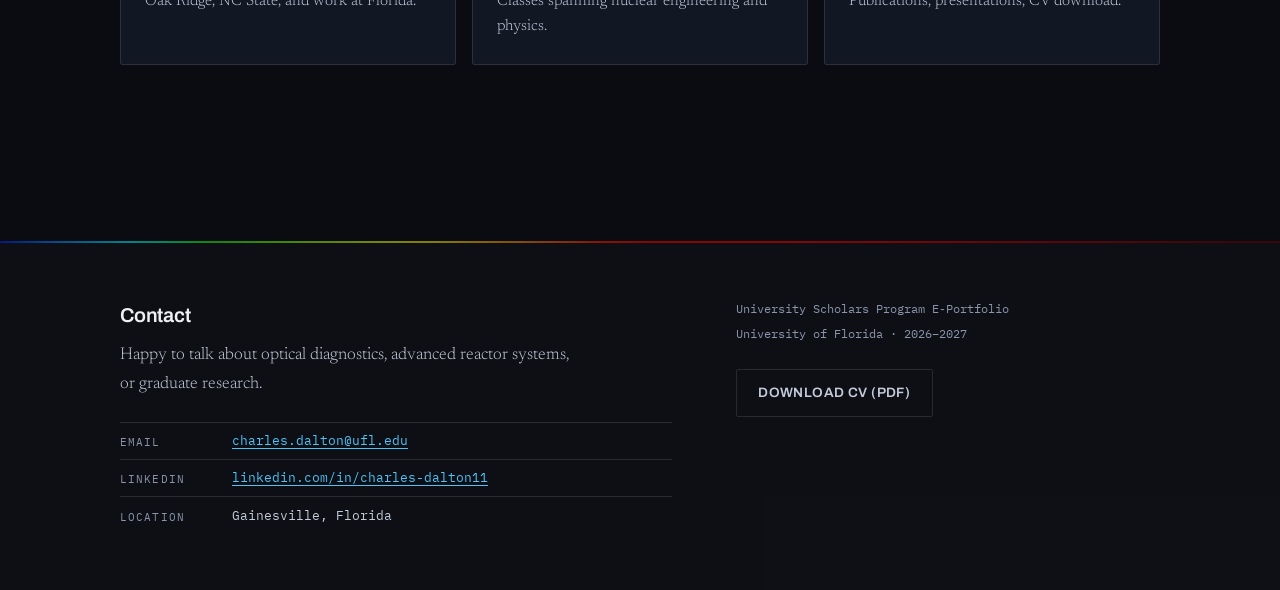
==== commit 372c7f4b: "Update index.html" ====
--- a/index.html
+++ b/index.html
@@ -56,9 +56,7 @@
         
       <p class="photo-meta">Charles Dalton<br><span>Gainesville, Florida</span></p>
     </div>
-    <div class="about-text">
-      <h2 class="h2">About</h2>
-    </div>
+    
   </div>
 </section>
 
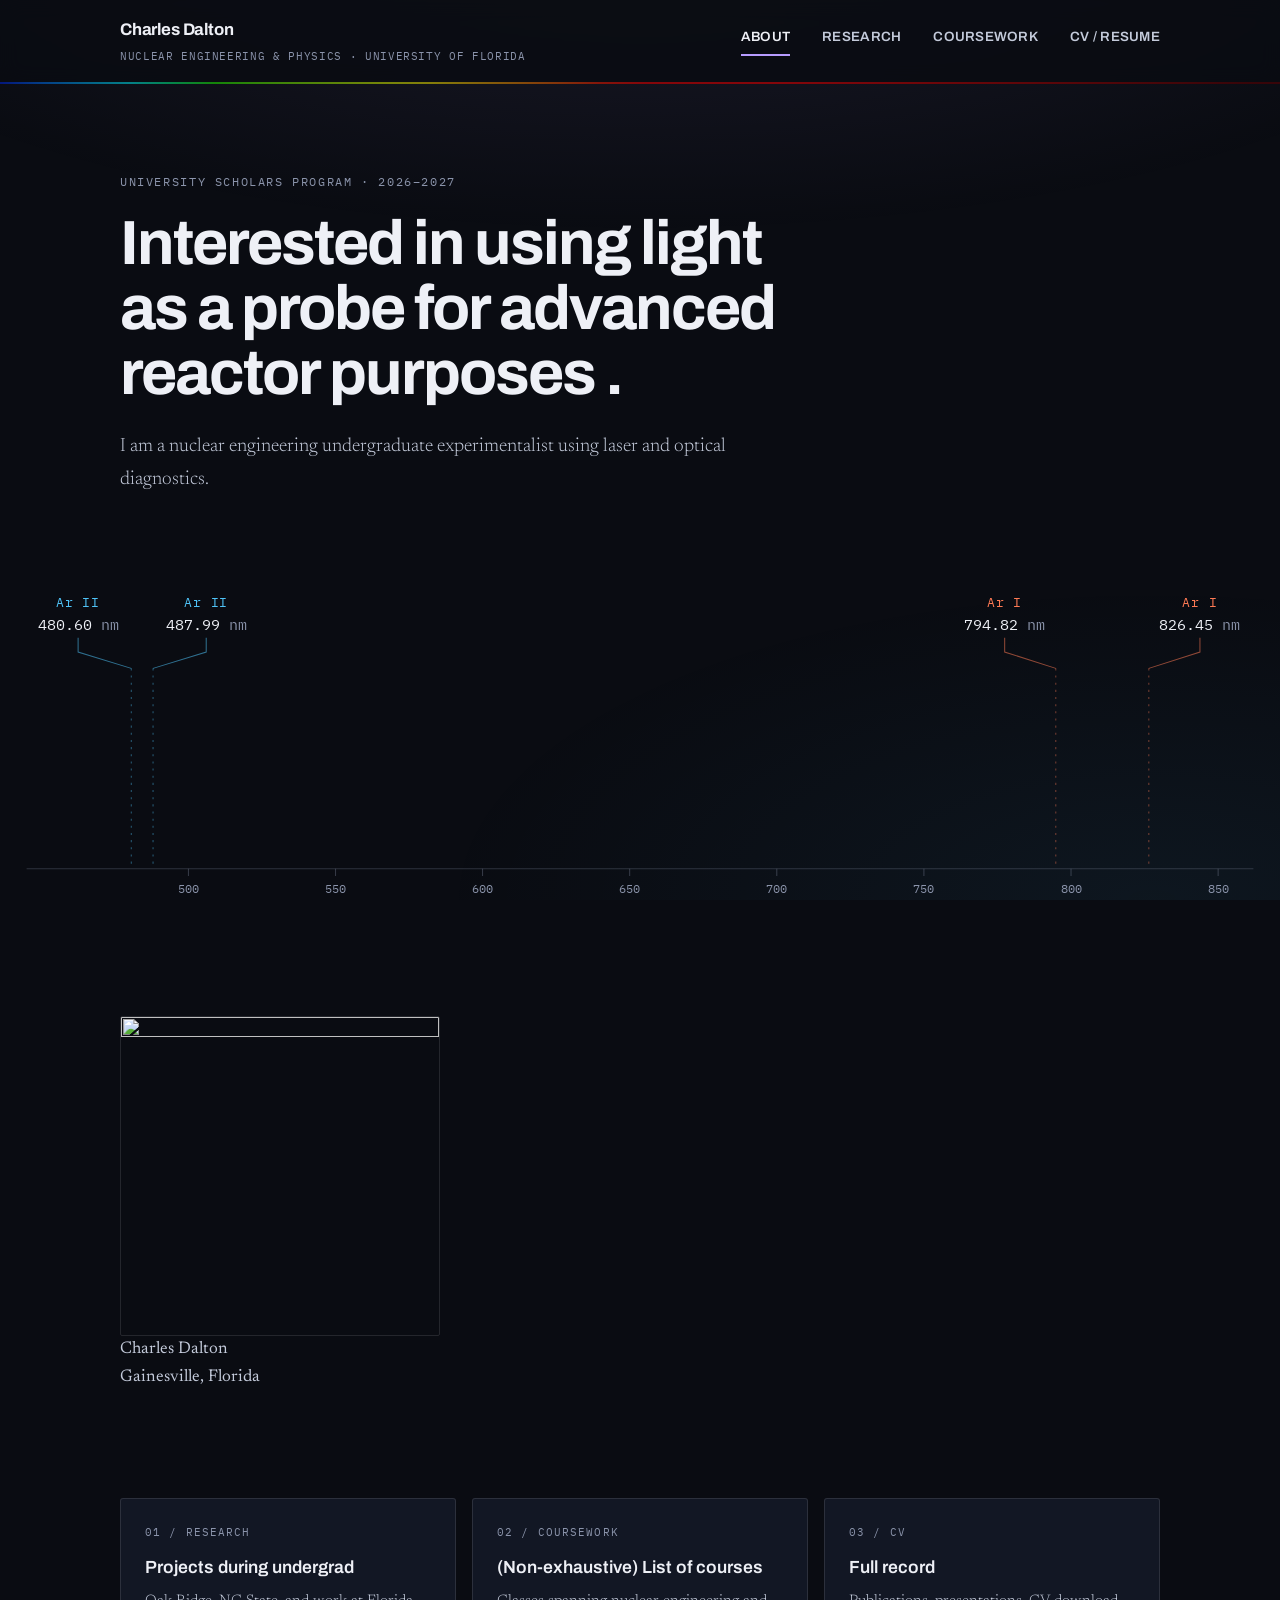
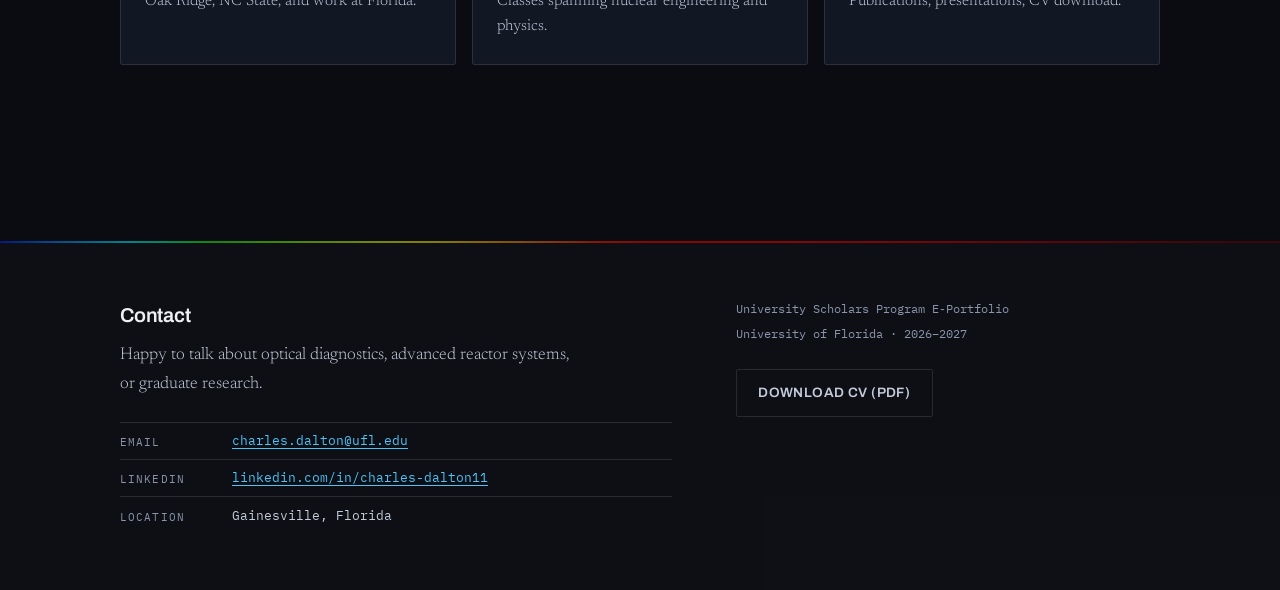
==== commit ffef39e9: "Update index.html" ====
--- a/index.html
+++ b/index.html
@@ -33,7 +33,7 @@
      aria-label="Synthetic emission spectrum of an argon plasma between 445 and 862 nanometres, with the Ar II lines at 480.60 and 487.99 nm and the Ar I lines at 794.82 and 826.45 nm marked.">
   <defs>
     <linearGradient id="spec" x1="0" y1="0" x2="1" y2="0"><stop offset="0.00%" stop-color="#0025e8"/><stop offset="1.92%" stop-color="#0053f4"/><stop offset="3.84%" stop-color="#007fff"/><stop offset="5.76%" stop-color="#00a5ff"/><stop offset="7.67%" stop-color="#00c8ff"/><stop offset="9.59%" stop-color="#00eaff"/><stop offset="11.51%" stop-color="#00ffe0"/><stop offset="13.43%" stop-color="#00ff87"/><stop offset="15.35%" stop-color="#00ff17"/><stop offset="17.27%" stop-color="#28ff00"/><stop offset="19.18%" stop-color="#4aff00"/><stop offset="21.10%" stop-color="#69ff00"/><stop offset="23.02%" stop-color="#85ff00"/><stop offset="24.94%" stop-color="#a0ff00"/><stop offset="26.86%" stop-color="#b9ff00"/><stop offset="28.78%" stop-color="#d2ff00"/><stop offset="30.70%" stop-color="#eaff00"/><stop offset="32.61%" stop-color="#fffc00"/><stop offset="34.53%" stop-color="#ffe200"/><stop offset="36.45%" stop-color="#ffc800"/><stop offset="38.37%" stop-color="#ffad00"/><stop offset="40.29%" stop-color="#ff9100"/><stop offset="42.21%" stop-color="#ff7300"/><stop offset="44.12%" stop-color="#ff5300"/><stop offset="46.04%" stop-color="#ff3000"/><stop offset="47.96%" stop-color="#ff0000"/><stop offset="49.88%" stop-color="#ff0000"/><stop offset="51.80%" stop-color="#ff0000"/><stop offset="53.72%" stop-color="#ff0000"/><stop offset="55.64%" stop-color="#ff0000"/><stop offset="57.55%" stop-color="#ff0000"/><stop offset="59.47%" stop-color="#ff0000"/><stop offset="61.39%" stop-color="#fe0000"/><stop offset="63.31%" stop-color="#f70000"/><stop offset="65.23%" stop-color="#ef0000"/><stop offset="67.15%" stop-color="#e80000"/><stop offset="69.06%" stop-color="#e00000"/><stop offset="70.98%" stop-color="#d90000"/><stop offset="72.90%" stop-color="#d10000"/><stop offset="74.82%" stop-color="#c90000"/><stop offset="76.74%" stop-color="#c10000"/><stop offset="78.66%" stop-color="#b90000"/><stop offset="80.58%" stop-color="#b10000"/><stop offset="82.49%" stop-color="#a90000"/><stop offset="84.41%" stop-color="#a10000"/><stop offset="86.33%" stop-color="#990000"/><stop offset="88.25%" stop-color="#900000"/><stop offset="90.17%" stop-color="#880000"/><stop offset="92.09%" stop-color="#7f0000"/><stop offset="94.00%" stop-color="#760000"/><stop offset="95.92%" stop-color="#6d0000"/><stop offset="97.84%" stop-color="#640000"/><stop offset="99.76%" stop-color="#5c0000"/></linearGradient>
-    <path id="ar-trace" d="M 0.0 293.7 L 0.8 293.4 L 1.6 293.9 L 2.4 294.5 L 3.2 294.1 L 4.0 294.5 L 4.8 293.5 L 5.6 292.3 L 6.4 294.0 L 7.2 294.1 L 8.0 293.1 L 8.8 293.1 L 9.6 293.4 L 10.4 294.3 L 11.2 293.4 L 12.0 292.7 L 12.8 294.5 L 13.6 293.7 L 14.4 294.9 L 15.2 294.3 L 16.0 294.7 L 16.8 293.1 L 17.6 293.9 L 18.4 292.4 L 19.2 292.3 L 20.0 292.3 L 20.8 294.1 L 21.6 291.7 L 22.4 290.3 L 23.2 288.1 L 24.0 285.9 L 24.8 278.7 L 25.6 270.6 L 26.4 261.6 L 27.2 255.0 L 28.0 259.4 L 28.8 266.7 L 29.6 274.5 L 30.4 282.6 L 31.2 286.4 L 32.0 288.4 L 32.8 289.3 L 33.6 290.7 L 34.4 289.2 L 35.2 287.1 L 36.0 287.8 L 36.8 281.5 L 37.6 275.3 L 38.4 266.2 L 39.2 253.0 L 40.0 247.0 L 40.8 250.0 L 41.6 256.4 L 42.4 263.5 L 43.2 267.7 L 44.0 265.2 L 44.8 260.8 L 45.6 256.1 L 46.4 257.0 L 47.2 266.1 L 48.0 273.7 L 48.8 281.2 L 49.6 285.2 L 50.4 288.9 L 51.2 289.5 L 52.0 289.6 L 52.8 288.7 L 53.6 288.2 L 54.4 289.8 L 55.2 287.7 L 56.0 282.9 L 56.8 279.1 L 57.6 267.9 L 58.4 255.4 L 59.2 243.6 L 60.0 241.6 L 60.8 250.2 L 61.6 262.3 L 62.4 273.4 L 63.2 279.7 L 64.0 286.3 L 64.8 288.6 L 65.6 289.2 L 66.4 290.2 L 67.2 290.6 L 68.0 291.6 L 68.8 290.7 L 69.6 291.1 L 70.4 289.5 L 71.2 289.8 L 72.0 290.2 L 72.8 289.2 L 73.6 289.4 L 74.4 286.9 L 75.3 285.6 L 76.1 280.4 L 76.9 274.1 L 77.7 260.7 L 78.5 248.5 L 79.3 237.9 L 80.1 235.7 L 80.9 246.3 L 81.7 258.9 L 82.5 268.8 L 83.3 279.4 L 84.1 283.4 L 84.9 284.1 L 85.7 283.2 L 86.5 281.0 L 87.3 274.7 L 88.1 263.1 L 88.9 248.2 L 89.7 233.6 L 90.5 223.3 L 91.3 227.4 L 92.1 242.7 L 92.9 257.3 L 93.7 270.7 L 94.5 276.7 L 95.3 281.2 L 96.1 282.4 L 96.9 282.3 L 97.7 278.8 L 98.5 273.7 L 99.3 259.7 L 100.1 236.9 L 100.9 210.9 L 101.7 180.5 L 102.5 171.0 L 103.3 181.9 L 104.1 211.3 L 104.9 237.9 L 105.7 259.5 L 106.5 273.8 L 107.3 277.8 L 108.1 280.6 L 108.9 282.9 L 109.7 282.4 L 110.5 279.7 L 111.3 274.7 L 112.1 263.2 L 112.9 251.8 L 113.7 238.6 L 114.5 233.3 L 115.3 238.6 L 116.1 251.4 L 116.9 261.2 L 117.7 271.0 L 118.5 273.6 L 119.3 272.9 L 120.1 266.0 L 120.9 250.3 L 121.7 226.5 L 122.5 196.1 L 123.3 170.1 L 124.1 160.4 L 124.9 170.2 L 125.7 186.7 L 126.5 204.9 L 127.3 229.7 L 128.1 250.6 L 128.9 264.8 L 129.7 273.9 L 130.5 282.6 L 131.3 284.7 L 132.1 287.0 L 132.9 289.1 L 133.7 287.5 L 134.5 288.8 L 135.3 289.1 L 136.1 290.1 L 136.9 289.2 L 137.7 290.2 L 138.5 289.8 L 139.3 290.7 L 140.1 290.6 L 140.9 288.0 L 141.7 289.2 L 142.5 287.7 L 143.3 286.3 L 144.1 283.4 L 144.9 277.1 L 145.7 265.5 L 146.5 251.9 L 147.3 236.5 L 148.1 227.8 L 148.9 231.2 L 149.7 245.6 L 150.5 261.1 L 151.3 273.9 L 152.1 282.1 L 152.9 283.9 L 153.7 285.7 L 154.5 287.4 L 155.3 286.7 L 156.1 285.4 L 156.9 282.8 L 157.7 277.6 L 158.5 270.4 L 159.3 257.0 L 160.1 247.9 L 160.9 240.3 L 161.7 245.4 L 162.5 256.5 L 163.3 267.5 L 164.1 277.0 L 164.9 285.1 L 165.7 288.6 L 166.5 287.7 L 167.3 290.1 L 168.1 289.5 L 168.9 288.8 L 169.7 291.0 L 170.5 291.0 L 171.3 287.8 L 172.1 285.7 L 172.9 281.7 L 173.7 274.4 L 174.5 265.8 L 175.3 257.2 L 176.1 251.9 L 176.9 256.9 L 177.7 266.8 L 178.5 274.3 L 179.3 282.0 L 180.1 286.0 L 180.9 289.7 L 181.7 290.6 L 182.5 291.5 L 183.3 291.8 L 184.1 291.0 L 184.9 292.1 L 185.7 291.2 L 186.5 291.3 L 187.3 289.8 L 188.1 293.0 L 188.9 290.9 L 189.7 291.9 L 190.5 291.8 L 191.3 293.0 L 192.1 292.0 L 192.9 290.8 L 193.7 291.3 L 194.5 290.7 L 195.3 290.3 L 196.1 287.3 L 196.9 285.4 L 197.7 282.6 L 198.5 274.8 L 199.3 269.9 L 200.1 268.6 L 200.9 269.2 L 201.7 273.8 L 202.5 281.2 L 203.3 287.0 L 204.1 289.6 L 204.9 289.2 L 205.7 290.9 L 206.5 291.4 L 207.3 291.8 L 208.1 291.8 L 208.9 291.3 L 209.7 291.6 L 210.5 292.0 L 211.3 293.2 L 212.1 291.8 L 212.9 293.0 L 213.7 291.4 L 214.5 293.6 L 215.3 292.6 L 216.1 292.5 L 216.9 293.7 L 217.7 290.9 L 218.5 291.2 L 219.3 292.9 L 220.1 291.8 L 220.9 292.2 L 221.7 295.0 L 222.5 292.3 L 223.3 292.6 L 224.1 292.5 L 224.9 293.6 L 225.8 292.8 L 226.6 292.7 L 227.4 291.5 L 228.2 292.3 L 229.0 292.6 L 229.8 291.2 L 230.6 293.1 L 231.4 292.9 L 232.2 294.3 L 233.0 291.1 L 233.8 291.7 L 234.6 291.7 L 235.4 292.0 L 236.2 292.5 L 237.0 292.4 L 237.8 292.8 L 238.6 292.8 L 239.4 292.5 L 240.2 291.2 L 241.0 292.1 L 241.8 292.6 L 242.6 293.1 L 243.4 293.2 L 244.2 291.1 L 245.0 292.1 L 245.8 292.5 L 246.6 292.9 L 247.4 293.6 L 248.2 292.6 L 249.0 291.7 L 249.8 292.9 L 250.6 292.8 L 251.4 292.7 L 252.2 292.4 L 253.0 294.0 L 253.8 292.8 L 254.6 293.3 L 255.4 291.7 L 256.2 293.2 L 257.0 292.0 L 257.8 291.1 L 258.6 292.8 L 259.4 293.1 L 260.2 292.3 L 261.0 292.5 L 261.8 293.4 L 262.6 292.1 L 263.4 290.6 L 264.2 292.7 L 265.0 292.7 L 265.8 293.5 L 266.6 292.2 L 267.4 293.6 L 268.2 293.5 L 269.0 291.3 L 269.8 293.3 L 270.6 291.5 L 271.4 291.0 L 272.2 292.2 L 273.0 291.9 L 273.8 290.6 L 274.6 292.6 L 275.4 293.0 L 276.2 293.7 L 277.0 292.4 L 277.8 291.1 L 278.6 291.5 L 279.4 293.3 L 280.2 293.2 L 281.0 292.9 L 281.8 292.1 L 282.6 292.6 L 283.4 292.2 L 284.2 292.1 L 285.0 292.7 L 285.8 292.4 L 286.6 292.2 L 287.4 292.5 L 288.2 291.9 L 289.0 290.6 L 289.8 291.8 L 290.6 292.3 L 291.4 293.9 L 292.2 292.0 L 293.0 294.2 L 293.8 293.7 L 294.6 291.6 L 295.4 291.7 L 296.2 292.5 L 297.0 293.9 L 297.8 292.7 L 298.6 293.0 L 299.4 291.7 L 300.2 290.2 L 301.0 292.1 L 301.8 293.0 L 302.6 293.4 L 303.4 292.4 L 304.2 292.5 L 305.0 293.4 L 305.8 292.2 L 306.6 293.4 L 307.4 291.3 L 308.2 291.3 L 309.0 291.3 L 309.8 292.7 L 310.6 291.8 L 311.4 292.4 L 312.2 292.6 L 313.0 292.6 L 313.8 293.5 L 314.6 293.6 L 315.4 291.5 L 316.2 292.4 L 317.0 292.0 L 317.8 291.3 L 318.6 293.8 L 319.4 293.0 L 320.2 292.1 L 321.0 291.9 L 321.8 292.6 L 322.6 291.3 L 323.4 292.0 L 324.2 293.3 L 325.0 293.1 L 325.8 291.4 L 326.6 291.8 L 327.4 293.9 L 328.2 290.9 L 329.0 291.6 L 329.8 290.9 L 330.6 292.5 L 331.4 292.4 L 332.2 293.2 L 333.0 289.8 L 333.8 292.3 L 334.6 290.7 L 335.4 292.7 L 336.2 292.0 L 337.0 293.7 L 337.8 292.5 L 338.6 291.2 L 339.4 293.3 L 340.2 291.1 L 341.0 291.8 L 341.8 293.1 L 342.6 292.6 L 343.4 292.5 L 344.2 292.1 L 345.0 292.6 L 345.8 292.9 L 346.6 292.4 L 347.4 293.0 L 348.2 293.3 L 349.0 292.1 L 349.8 291.3 L 350.6 293.5 L 351.4 292.1 L 352.2 292.7 L 353.0 293.0 L 353.8 291.3 L 354.6 292.5 L 355.4 290.7 L 356.2 292.8 L 357.0 291.7 L 357.8 292.2 L 358.6 292.7 L 359.4 291.5 L 360.2 292.2 L 361.0 291.5 L 361.8 292.1 L 362.6 293.0 L 363.4 292.1 L 364.2 291.9 L 365.0 291.1 L 365.8 292.8 L 366.6 292.0 L 367.4 293.6 L 368.2 291.4 L 369.0 293.0 L 369.8 293.6 L 370.6 292.0 L 371.4 290.9 L 372.2 293.4 L 373.0 293.0 L 373.8 292.6 L 374.6 293.0 L 375.5 291.6 L 376.3 292.7 L 377.1 292.6 L 377.9 291.4 L 378.7 292.6 L 379.5 291.5 L 380.3 292.8 L 381.1 293.0 L 381.9 293.6 L 382.7 290.2 L 383.5 292.2 L 384.3 291.7 L 385.1 291.9 L 385.9 291.7 L 386.7 291.8 L 387.5 290.1 L 388.3 292.8 L 389.1 293.3 L 389.9 292.8 L 390.7 293.1 L 391.5 291.2 L 392.3 291.1 L 393.1 292.7 L 393.9 293.1 L 394.7 292.2 L 395.5 290.6 L 396.3 294.5 L 397.1 291.3 L 397.9 292.8 L 398.7 290.9 L 399.5 292.8 L 400.3 292.1 L 401.1 293.2 L 401.9 292.7 L 402.7 290.5 L 403.5 291.0 L 404.3 292.2 L 405.1 292.6 L 405.9 293.5 L 406.7 292.2 L 407.5 291.8 L 408.3 291.9 L 409.1 291.9 L 409.9 292.8 L 410.7 291.8 L 411.5 291.8 L 412.3 290.6 L 413.1 290.0 L 413.9 291.9 L 414.7 292.5 L 415.5 291.8 L 416.3 292.3 L 417.1 292.4 L 417.9 291.8 L 418.7 292.7 L 419.5 291.2 L 420.3 291.8 L 421.1 291.5 L 421.9 291.9 L 422.7 292.4 L 423.5 292.6 L 424.3 291.9 L 425.1 292.2 L 425.9 291.5 L 426.7 291.7 L 427.5 292.9 L 428.3 291.6 L 429.1 292.9 L 429.9 292.2 L 430.7 291.9 L 431.5 293.6 L 432.3 291.6 L 433.1 291.5 L 433.9 291.8 L 434.7 292.0 L 435.5 292.0 L 436.3 292.5 L 437.1 291.9 L 437.9 292.1 L 438.7 291.5 L 439.5 292.7 L 440.3 291.4 L 441.1 291.5 L 441.9 291.7 L 442.7 292.0 L 443.5 291.1 L 444.3 293.1 L 445.1 291.2 L 445.9 291.4 L 446.7 291.3 L 447.5 291.2 L 448.3 292.2 L 449.1 291.8 L 449.9 291.0 L 450.7 291.2 L 451.5 291.4 L 452.3 292.9 L 453.1 291.0 L 453.9 290.4 L 454.7 290.6 L 455.5 291.3 L 456.3 292.9 L 457.1 290.6 L 457.9 291.6 L 458.7 293.8 L 459.5 291.1 L 460.3 292.8 L 461.1 292.6 L 461.9 292.0 L 462.7 290.2 L 463.5 291.7 L 464.3 291.1 L 465.1 289.7 L 465.9 289.8 L 466.7 291.3 L 467.5 291.4 L 468.3 292.2 L 469.1 291.6 L 469.9 290.3 L 470.7 289.7 L 471.5 289.0 L 472.3 286.5 L 473.1 285.8 L 473.9 282.7 L 474.7 280.7 L 475.5 281.6 L 476.3 283.4 L 477.1 286.4 L 477.9 289.0 L 478.7 289.5 L 479.5 291.4 L 480.3 292.3 L 481.1 290.5 L 481.9 291.1 L 482.7 290.9 L 483.5 292.8 L 484.3 291.6 L 485.1 291.8 L 485.9 292.1 L 486.7 293.4 L 487.5 291.6 L 488.3 290.5 L 489.1 291.0 L 489.9 291.9 L 490.7 291.4 L 491.5 290.6 L 492.3 293.9 L 493.1 291.5 L 493.9 290.8 L 494.7 290.7 L 495.5 289.8 L 496.3 290.3 L 497.1 291.1 L 497.9 291.1 L 498.7 290.6 L 499.5 291.8 L 500.3 291.4 L 501.1 290.5 L 501.9 289.5 L 502.7 291.5 L 503.5 291.4 L 504.3 291.2 L 505.1 290.1 L 505.9 291.4 L 506.7 290.0 L 507.5 292.2 L 508.3 291.5 L 509.1 291.5 L 509.9 290.6 L 510.7 290.4 L 511.5 292.7 L 512.3 292.2 L 513.1 291.0 L 513.9 291.9 L 514.7 292.7 L 515.5 290.3 L 516.3 290.8 L 517.1 290.8 L 517.9 291.7 L 518.7 290.3 L 519.5 291.5 L 520.3 290.3 L 521.1 292.1 L 521.9 292.1 L 522.7 291.1 L 523.5 291.9 L 524.3 290.7 L 525.2 291.0 L 526.0 292.1 L 526.8 291.2 L 527.6 291.6 L 528.4 290.4 L 529.2 291.9 L 530.0 291.7 L 530.8 290.1 L 531.6 289.2 L 532.4 289.4 L 533.2 291.2 L 534.0 291.0 L 534.8 289.8 L 535.6 291.4 L 536.4 292.1 L 537.2 291.1 L 538.0 290.8 L 538.8 292.0 L 539.6 292.8 L 540.4 292.6 L 541.2 290.6 L 542.0 291.9 L 542.8 291.4 L 543.6 291.0 L 544.4 290.6 L 545.2 291.5 L 546.0 290.7 L 546.8 292.0 L 547.6 291.5 L 548.4 292.2 L 549.2 290.1 L 550.0 291.2 L 550.8 291.9 L 551.6 291.5 L 552.4 291.4 L 553.2 290.5 L 554.0 292.7 L 554.8 292.1 L 555.6 291.5 L 556.4 288.8 L 557.2 290.3 L 558.0 291.3 L 558.8 290.5 L 559.6 289.3 L 560.4 291.4 L 561.2 291.5 L 562.0 290.0 L 562.8 290.7 L 563.6 290.5 L 564.4 291.6 L 565.2 289.4 L 566.0 289.6 L 566.8 290.6 L 567.6 290.5 L 568.4 293.0 L 569.2 290.5 L 570.0 291.3 L 570.8 290.7 L 571.6 290.5 L 572.4 291.4 L 573.2 292.7 L 574.0 290.8 L 574.8 291.8 L 575.6 291.4 L 576.4 291.7 L 577.2 291.4 L 578.0 293.3 L 578.8 290.0 L 579.6 290.9 L 580.4 290.1 L 581.2 289.3 L 582.0 291.1 L 582.8 292.8 L 583.6 291.9 L 584.4 292.2 L 585.2 291.6 L 586.0 291.0 L 586.8 292.9 L 587.6 290.8 L 588.4 292.5 L 589.2 290.8 L 590.0 291.2 L 590.8 291.4 L 591.6 291.1 L 592.4 291.6 L 593.2 291.6 L 594.0 292.6 L 594.8 291.1 L 595.6 289.3 L 596.4 289.2 L 597.2 289.8 L 598.0 290.4 L 598.8 291.7 L 599.6 289.7 L 600.4 291.1 L 601.2 291.1 L 602.0 291.3 L 602.8 291.0 L 603.6 291.4 L 604.4 291.1 L 605.2 292.0 L 606.0 291.4 L 606.8 288.9 L 607.6 291.1 L 608.4 291.2 L 609.2 290.5 L 610.0 290.4 L 610.8 292.1 L 611.6 291.2 L 612.4 290.2 L 613.2 290.8 L 614.0 290.9 L 614.8 289.6 L 615.6 291.6 L 616.4 290.9 L 617.2 291.5 L 618.0 289.6 L 618.8 292.8 L 619.6 291.6 L 620.4 291.5 L 621.2 290.4 L 622.0 290.4 L 622.8 289.7 L 623.6 292.4 L 624.4 290.3 L 625.2 291.3 L 626.0 291.6 L 626.8 290.5 L 627.6 291.8 L 628.4 292.9 L 629.2 291.3 L 630.0 292.4 L 630.8 291.6 L 631.6 290.6 L 632.4 290.7 L 633.2 289.5 L 634.0 291.1 L 634.8 292.4 L 635.6 291.7 L 636.4 291.8 L 637.2 292.1 L 638.0 290.5 L 638.8 291.5 L 639.6 292.8 L 640.4 290.3 L 641.2 291.0 L 642.0 290.6 L 642.8 290.8 L 643.6 290.3 L 644.4 290.9 L 645.2 289.8 L 646.0 290.5 L 646.8 290.6 L 647.6 290.5 L 648.4 292.3 L 649.2 291.1 L 650.0 291.2 L 650.8 290.7 L 651.6 292.2 L 652.4 289.4 L 653.2 290.8 L 654.0 292.0 L 654.8 292.5 L 655.6 291.2 L 656.4 291.0 L 657.2 291.6 L 658.0 290.8 L 658.8 291.5 L 659.6 290.4 L 660.4 291.6 L 661.2 290.9 L 662.0 290.0 L 662.8 288.5 L 663.6 291.8 L 664.4 291.3 L 665.2 291.6 L 666.0 290.1 L 666.8 291.9 L 667.6 291.3 L 668.4 290.9 L 669.2 291.8 L 670.0 291.7 L 670.8 291.3 L 671.6 292.8 L 672.4 292.2 L 673.2 291.2 L 674.0 290.7 L 674.8 291.0 L 675.7 292.5 L 676.5 291.2 L 677.3 290.1 L 678.1 290.3 L 678.9 290.9 L 679.7 291.6 L 680.5 290.2 L 681.3 291.3 L 682.1 291.9 L 682.9 291.5 L 683.7 289.4 L 684.5 290.6 L 685.3 289.7 L 686.1 291.2 L 686.9 289.9 L 687.7 291.3 L 688.5 290.9 L 689.3 288.4 L 690.1 290.0 L 690.9 291.2 L 691.7 290.8 L 692.5 290.4 L 693.3 289.5 L 694.1 291.1 L 694.9 292.2 L 695.7 290.9 L 696.5 290.6 L 697.3 290.5 L 698.1 289.3 L 698.9 290.3 L 699.7 289.8 L 700.5 291.5 L 701.3 289.7 L 702.1 288.5 L 702.9 289.7 L 703.7 290.1 L 704.5 290.2 L 705.3 288.6 L 706.1 291.1 L 706.9 290.3 L 707.7 289.7 L 708.5 289.4 L 709.3 290.4 L 710.1 289.6 L 710.9 290.0 L 711.7 289.5 L 712.5 289.5 L 713.3 290.3 L 714.1 289.0 L 714.9 287.8 L 715.7 289.1 L 716.5 287.9 L 717.3 286.3 L 718.1 286.6 L 718.9 283.0 L 719.7 279.5 L 720.5 268.5 L 721.3 252.4 L 722.1 231.9 L 722.9 211.8 L 723.7 197.8 L 724.5 203.9 L 725.3 223.8 L 726.1 244.7 L 726.9 265.0 L 727.7 274.2 L 728.5 281.5 L 729.3 283.3 L 730.1 286.1 L 730.9 287.8 L 731.7 287.5 L 732.5 287.5 L 733.3 288.5 L 734.1 288.3 L 734.9 289.4 L 735.7 291.1 L 736.5 288.4 L 737.3 288.6 L 738.1 289.2 L 738.9 289.3 L 739.7 288.4 L 740.5 289.7 L 741.3 289.9 L 742.1 289.3 L 742.9 287.9 L 743.7 290.1 L 744.5 287.5 L 745.3 288.9 L 746.1 288.8 L 746.9 286.0 L 747.7 286.0 L 748.5 284.7 L 749.3 279.2 L 750.1 269.4 L 750.9 255.8 L 751.7 240.3 L 752.5 224.3 L 753.3 219.3 L 754.1 230.3 L 754.9 246.2 L 755.7 262.5 L 756.5 274.5 L 757.3 281.4 L 758.1 284.6 L 758.9 286.4 L 759.7 288.0 L 760.5 288.4 L 761.3 287.4 L 762.1 288.5 L 762.9 288.1 L 763.7 288.0 L 764.5 288.6 L 765.3 287.1 L 766.1 290.0 L 766.9 288.5 L 767.7 289.5 L 768.5 287.3 L 769.3 287.3 L 770.1 290.3 L 770.9 288.7 L 771.7 285.8 L 772.5 283.0 L 773.3 278.3 L 774.1 272.0 L 774.9 263.3 L 775.7 257.0 L 776.5 257.7 L 777.3 262.9 L 778.1 274.2 L 778.9 278.5 L 779.7 284.8 L 780.5 285.7 L 781.3 288.2 L 782.1 289.6 L 782.9 288.8 L 783.7 290.2 L 784.5 290.4 L 785.3 291.2 L 786.1 289.8 L 786.9 289.4 L 787.7 289.0 L 788.5 290.1 L 789.3 289.1 L 790.1 290.1 L 790.9 290.2 L 791.7 289.6 L 792.5 289.1 L 793.3 290.4 L 794.1 290.3 L 794.9 290.2 L 795.7 290.0 L 796.5 290.9 L 797.3 289.0 L 798.1 290.3 L 798.9 289.4 L 799.7 290.5 L 800.5 289.4 L 801.3 289.2 L 802.1 289.8 L 802.9 287.3 L 803.7 288.6 L 804.5 287.0 L 805.3 287.3 L 806.1 288.2 L 806.9 286.7 L 807.7 283.7 L 808.5 279.7 L 809.3 271.7 L 810.1 259.6 L 810.9 245.6 L 811.7 230.6 L 812.5 229.0 L 813.3 236.0 L 814.1 252.3 L 814.9 266.6 L 815.7 276.3 L 816.5 281.9 L 817.3 286.7 L 818.1 288.6 L 818.9 288.8 L 819.7 290.2 L 820.5 289.6 L 821.3 287.5 L 822.1 290.1 L 822.9 288.7 L 823.7 290.7 L 824.5 289.2 L 825.4 289.8 L 826.2 289.6 L 827.0 289.1 L 827.8 288.0 L 828.6 289.4 L 829.4 289.5 L 830.2 290.4 L 831.0 288.9 L 831.8 289.6 L 832.6 288.5 L 833.4 289.2 L 834.2 287.3 L 835.0 290.6 L 835.8 288.7 L 836.6 287.2 L 837.4 287.8 L 838.2 287.4 L 839.0 285.5 L 839.8 283.7 L 840.6 276.7 L 841.4 264.5 L 842.2 250.5 L 843.0 233.8 L 843.8 217.6 L 844.6 214.0 L 845.4 224.8 L 846.2 245.2 L 847.0 262.1 L 847.8 272.6 L 848.6 279.7 L 849.4 284.5 L 850.2 287.1 L 851.0 288.5 L 851.8 288.3 L 852.6 290.1 L 853.4 287.6 L 854.2 289.1 L 855.0 288.3 L 855.8 287.1 L 856.6 287.8 L 857.4 290.0 L 858.2 288.2 L 859.0 287.9 L 859.8 289.6 L 860.6 289.8 L 861.4 288.9 L 862.2 290.2 L 863.0 287.3 L 863.8 290.7 L 864.6 289.3 L 865.4 288.3 L 866.2 288.0 L 867.0 287.3 L 867.8 286.9 L 868.6 286.8 L 869.4 285.0 L 870.2 287.3 L 871.0 284.3 L 871.8 283.7 L 872.6 281.0 L 873.4 277.9 L 874.2 273.3 L 875.0 262.2 L 875.8 241.4 L 876.6 211.4 L 877.4 172.4 L 878.2 129.4 L 879.0 104.6 L 879.8 105.6 L 880.6 110.8 L 881.4 118.0 L 882.2 139.2 L 883.0 172.9 L 883.8 209.4 L 884.6 239.3 L 885.4 259.2 L 886.2 271.4 L 887.0 276.6 L 887.8 281.1 L 888.6 283.2 L 889.4 285.3 L 890.2 285.2 L 891.0 286.7 L 891.8 286.6 L 892.6 286.0 L 893.4 287.0 L 894.2 287.1 L 895.0 287.5 L 895.8 288.0 L 896.6 288.3 L 897.4 288.6 L 898.2 287.7 L 899.0 289.4 L 899.8 287.2 L 900.6 288.4 L 901.4 289.1 L 902.2 288.8 L 903.0 288.9 L 903.8 287.9 L 904.6 288.6 L 905.4 286.6 L 906.2 288.0 L 907.0 289.0 L 907.8 287.0 L 908.6 287.5 L 909.4 284.7 L 910.2 282.1 L 911.0 280.0 L 911.8 277.0 L 912.6 266.7 L 913.4 246.5 L 914.2 219.1 L 915.0 181.8 L 915.8 144.5 L 916.6 128.0 L 917.4 147.0 L 918.2 185.2 L 919.0 222.1 L 919.8 249.6 L 920.6 267.7 L 921.4 277.3 L 922.2 280.8 L 923.0 284.1 L 923.8 284.8 L 924.6 285.6 L 925.4 284.2 L 926.2 287.6 L 927.0 287.4 L 927.8 287.7 L 928.6 287.3 L 929.4 286.9 L 930.2 288.3 L 931.0 288.6 L 931.8 289.3 L 932.6 288.5 L 933.4 286.8 L 934.2 286.9 L 935.0 287.3 L 935.8 285.8 L 936.6 283.7 L 937.4 280.0 L 938.2 274.5 L 939.0 262.2 L 939.8 244.7 L 940.6 220.0 L 941.4 195.4 L 942.2 191.6 L 943.0 203.4 L 943.8 226.8 L 944.6 250.4 L 945.4 267.5 L 946.2 276.9 L 947.0 282.2 L 947.8 285.0 L 948.6 288.1 L 949.4 287.4 L 950.2 288.7 L 951.0 288.9 L 951.8 288.5 L 952.6 288.4 L 953.4 288.4 L 954.2 289.9 L 955.0 288.8 L 955.8 288.7 L 956.6 288.8 L 957.4 288.7 L 958.2 290.2 L 959.0 290.3 L 959.8 289.4 L 960.6 291.5 L 961.4 290.1 L 962.2 290.8 L 963.0 290.7 L 963.8 292.0 L 964.6 291.2 L 965.4 290.5 L 966.2 289.6 L 967.0 289.6 L 967.8 290.6 L 968.6 290.7 L 969.4 291.3 L 970.2 290.2 L 971.0 290.8 L 971.8 290.0 L 972.6 288.9 L 973.4 290.6 L 974.2 291.9 L 975.1 291.3 L 975.9 291.9 L 976.7 291.6 L 977.5 289.3 L 978.3 290.3 L 979.1 291.9 L 979.9 289.9 L 980.7 289.3 L 981.5 290.8 L 982.3 291.0 L 983.1 290.7 L 983.9 290.1 L 984.7 289.7 L 985.5 289.2 L 986.3 289.1 L 987.1 289.0 L 987.9 288.8 L 988.7 289.4 L 989.5 291.3 L 990.3 290.0 L 991.1 289.4 L 991.9 290.0 L 992.7 288.6 L 993.5 289.6 L 994.3 289.9 L 995.1 287.5 L 995.9 287.9 L 996.7 288.0 L 997.5 286.9 L 998.3 286.2 L 999.1 286.1 L 999.9 287.6 L 1000.7 284.4 L 1001.5 281.4 L 1002.3 276.3 L 1003.1 264.5 L 1003.9 245.0 L 1004.7 219.0 L 1005.5 187.6 L 1006.3 160.3 L 1007.1 162.3 L 1007.9 186.9 L 1008.7 217.4 L 1009.5 244.5 L 1010.3 264.1 L 1011.1 273.2 L 1011.9 279.6 L 1012.7 282.4 L 1013.5 282.6 L 1014.3 282.5 L 1015.1 283.8 L 1015.9 282.6 L 1016.7 282.3 L 1017.5 278.2 L 1018.3 278.9 L 1019.1 271.8 L 1019.9 263.3 L 1020.7 246.3 L 1021.5 219.8 L 1022.3 187.0 L 1023.1 155.0 L 1023.9 136.1 L 1024.7 130.4 L 1025.5 135.0 L 1026.3 154.8 L 1027.1 188.1 L 1027.9 220.9 L 1028.7 247.6 L 1029.5 263.8 L 1030.3 272.9 L 1031.1 279.2 L 1031.9 283.4 L 1032.7 284.6 L 1033.5 285.9 L 1034.3 283.8 L 1035.1 286.6 L 1035.9 285.0 L 1036.7 285.9 L 1037.5 284.9 L 1038.3 285.6 L 1039.1 286.6 L 1039.9 286.6 L 1040.7 286.1 L 1041.5 285.6 L 1042.3 285.8 L 1043.1 284.6 L 1043.9 282.2 L 1044.7 284.0 L 1045.5 280.2 L 1046.3 277.9 L 1047.1 270.7 L 1047.9 258.4 L 1048.7 239.4 L 1049.5 209.3 L 1050.3 175.4 L 1051.1 139.1 L 1051.9 120.2 L 1052.7 108.3 L 1053.5 97.3 L 1054.3 92.0 L 1055.1 104.0 L 1055.9 141.8 L 1056.7 186.3 L 1057.5 225.8 L 1058.3 251.9 L 1059.1 268.7 L 1059.9 274.2 L 1060.7 278.1 L 1061.5 282.2 L 1062.3 284.0 L 1063.1 286.5 L 1063.9 285.1 L 1064.7 284.2 L 1065.5 286.6 L 1066.3 286.6 L 1067.1 287.6 L 1067.9 289.4 L 1068.7 287.5 L 1069.5 290.1 L 1070.3 289.3 L 1071.1 289.1 L 1071.9 288.6 L 1072.7 289.2 L 1073.5 289.3 L 1074.3 290.5 L 1075.1 291.0 L 1075.9 289.8 L 1076.7 290.6 L 1077.5 291.2 L 1078.3 291.2 L 1079.1 290.5 L 1079.9 291.7 L 1080.7 291.2 L 1081.5 291.5 L 1082.3 289.7 L 1083.1 289.4 L 1083.9 287.9 L 1084.7 291.0 L 1085.5 290.1 L 1086.3 288.4 L 1087.1 289.2 L 1087.9 289.0 L 1088.7 286.7 L 1089.5 288.0 L 1090.3 288.1 L 1091.1 287.2 L 1091.9 283.9 L 1092.7 280.7 L 1093.5 275.8 L 1094.3 263.2 L 1095.1 241.3 L 1095.9 212.9 L 1096.7 183.9 L 1097.5 164.9 L 1098.3 172.9 L 1099.1 202.2 L 1099.9 231.2 L 1100.7 254.6 L 1101.5 270.9 L 1102.3 280.9 L 1103.1 283.5 L 1103.9 284.8 L 1104.7 285.3 L 1105.5 289.7 L 1106.3 285.8 L 1107.1 289.8 L 1107.9 288.2 L 1108.7 288.3 L 1109.5 288.7 L 1110.3 289.7 L 1111.1 291.1 L 1111.9 289.6 L 1112.7 290.9 L 1113.5 292.7 L 1114.3 287.8 L 1115.1 289.8 L 1115.9 288.8 L 1116.7 291.4 L 1117.5 289.2 L 1118.3 289.1 L 1119.1 289.1 L 1119.9 290.6 L 1120.7 291.6 L 1121.5 290.6 L 1122.3 292.5 L 1123.1 291.9 L 1123.9 290.2 L 1124.7 291.1 L 1125.6 290.2 L 1126.4 290.0 L 1127.2 287.9 L 1128.0 288.3 L 1128.8 289.3 L 1129.6 287.8 L 1130.4 289.2 L 1131.2 288.2 L 1132.0 286.3 L 1132.8 287.2 L 1133.6 284.6 L 1134.4 282.4 L 1135.2 275.1 L 1136.0 262.8 L 1136.8 248.1 L 1137.6 225.2 L 1138.4 205.1 L 1139.2 194.9 L 1140.0 199.1 L 1140.8 204.3 L 1141.6 203.3 L 1142.4 194.5 L 1143.2 182.4 L 1144.0 180.0 L 1144.8 198.6 L 1145.6 223.8 L 1146.4 248.3 L 1147.2 265.6 L 1148.0 275.6 L 1148.8 282.2 L 1149.6 284.9 L 1150.4 287.7 L 1151.2 287.6 L 1152.0 289.2 L 1152.8 288.6 L 1153.6 289.7 L 1154.4 289.1 L 1155.2 289.0 L 1156.0 291.0 L 1156.8 290.5 L 1157.6 290.8 L 1158.4 289.3 L 1159.2 288.4 L 1160.0 289.2 L 1160.8 290.3 L 1161.6 288.5 L 1162.4 291.1 L 1163.2 288.1 L 1164.0 289.7 L 1164.8 291.2 L 1165.6 285.4 L 1166.4 284.9 L 1167.2 284.4 L 1168.0 277.5 L 1168.8 267.7 L 1169.6 252.2 L 1170.4 235.7 L 1171.2 220.8 L 1172.0 218.9 L 1172.8 232.2 L 1173.6 249.4 L 1174.4 266.1 L 1175.2 274.9 L 1176.0 284.0 L 1176.8 286.3 L 1177.6 290.0 L 1178.4 290.3 L 1179.2 288.5 L 1180.0 291.0 L 1180.8 290.0 L 1181.6 290.8 L 1182.4 291.9 L 1183.2 291.4 L 1184.0 291.7 L 1184.8 291.8 L 1185.6 290.8 L 1186.4 290.9 L 1187.2 292.2 L 1188.0 292.5 L 1188.8 291.5 L 1189.6 291.9 L 1190.4 290.9 L 1191.2 289.4 L 1192.0 291.2 L 1192.8 292.0 L 1193.6 292.2 L 1194.4 292.8 L 1195.2 292.9 L 1196.0 293.0 L 1196.8 292.5 L 1197.6 292.5 L 1198.4 291.5 L 1199.2 292.5 L 1200.0 292.4"/>
+    <!--<path id="ar-trace" d="M 0.0 293.7 L 0.8 293.4 L 1.6 293.9 L 2.4 294.5 L 3.2 294.1 L 4.0 294.5 L 4.8 293.5 L 5.6 292.3 L 6.4 294.0 L 7.2 294.1 L 8.0 293.1 L 8.8 293.1 L 9.6 293.4 L 10.4 294.3 L 11.2 293.4 L 12.0 292.7 L 12.8 294.5 L 13.6 293.7 L 14.4 294.9 L 15.2 294.3 L 16.0 294.7 L 16.8 293.1 L 17.6 293.9 L 18.4 292.4 L 19.2 292.3 L 20.0 292.3 L 20.8 294.1 L 21.6 291.7 L 22.4 290.3 L 23.2 288.1 L 24.0 285.9 L 24.8 278.7 L 25.6 270.6 L 26.4 261.6 L 27.2 255.0 L 28.0 259.4 L 28.8 266.7 L 29.6 274.5 L 30.4 282.6 L 31.2 286.4 L 32.0 288.4 L 32.8 289.3 L 33.6 290.7 L 34.4 289.2 L 35.2 287.1 L 36.0 287.8 L 36.8 281.5 L 37.6 275.3 L 38.4 266.2 L 39.2 253.0 L 40.0 247.0 L 40.8 250.0 L 41.6 256.4 L 42.4 263.5 L 43.2 267.7 L 44.0 265.2 L 44.8 260.8 L 45.6 256.1 L 46.4 257.0 L 47.2 266.1 L 48.0 273.7 L 48.8 281.2 L 49.6 285.2 L 50.4 288.9 L 51.2 289.5 L 52.0 289.6 L 52.8 288.7 L 53.6 288.2 L 54.4 289.8 L 55.2 287.7 L 56.0 282.9 L 56.8 279.1 L 57.6 267.9 L 58.4 255.4 L 59.2 243.6 L 60.0 241.6 L 60.8 250.2 L 61.6 262.3 L 62.4 273.4 L 63.2 279.7 L 64.0 286.3 L 64.8 288.6 L 65.6 289.2 L 66.4 290.2 L 67.2 290.6 L 68.0 291.6 L 68.8 290.7 L 69.6 291.1 L 70.4 289.5 L 71.2 289.8 L 72.0 290.2 L 72.8 289.2 L 73.6 289.4 L 74.4 286.9 L 75.3 285.6 L 76.1 280.4 L 76.9 274.1 L 77.7 260.7 L 78.5 248.5 L 79.3 237.9 L 80.1 235.7 L 80.9 246.3 L 81.7 258.9 L 82.5 268.8 L 83.3 279.4 L 84.1 283.4 L 84.9 284.1 L 85.7 283.2 L 86.5 281.0 L 87.3 274.7 L 88.1 263.1 L 88.9 248.2 L 89.7 233.6 L 90.5 223.3 L 91.3 227.4 L 92.1 242.7 L 92.9 257.3 L 93.7 270.7 L 94.5 276.7 L 95.3 281.2 L 96.1 282.4 L 96.9 282.3 L 97.7 278.8 L 98.5 273.7 L 99.3 259.7 L 100.1 236.9 L 100.9 210.9 L 101.7 180.5 L 102.5 171.0 L 103.3 181.9 L 104.1 211.3 L 104.9 237.9 L 105.7 259.5 L 106.5 273.8 L 107.3 277.8 L 108.1 280.6 L 108.9 282.9 L 109.7 282.4 L 110.5 279.7 L 111.3 274.7 L 112.1 263.2 L 112.9 251.8 L 113.7 238.6 L 114.5 233.3 L 115.3 238.6 L 116.1 251.4 L 116.9 261.2 L 117.7 271.0 L 118.5 273.6 L 119.3 272.9 L 120.1 266.0 L 120.9 250.3 L 121.7 226.5 L 122.5 196.1 L 123.3 170.1 L 124.1 160.4 L 124.9 170.2 L 125.7 186.7 L 126.5 204.9 L 127.3 229.7 L 128.1 250.6 L 128.9 264.8 L 129.7 273.9 L 130.5 282.6 L 131.3 284.7 L 132.1 287.0 L 132.9 289.1 L 133.7 287.5 L 134.5 288.8 L 135.3 289.1 L 136.1 290.1 L 136.9 289.2 L 137.7 290.2 L 138.5 289.8 L 139.3 290.7 L 140.1 290.6 L 140.9 288.0 L 141.7 289.2 L 142.5 287.7 L 143.3 286.3 L 144.1 283.4 L 144.9 277.1 L 145.7 265.5 L 146.5 251.9 L 147.3 236.5 L 148.1 227.8 L 148.9 231.2 L 149.7 245.6 L 150.5 261.1 L 151.3 273.9 L 152.1 282.1 L 152.9 283.9 L 153.7 285.7 L 154.5 287.4 L 155.3 286.7 L 156.1 285.4 L 156.9 282.8 L 157.7 277.6 L 158.5 270.4 L 159.3 257.0 L 160.1 247.9 L 160.9 240.3 L 161.7 245.4 L 162.5 256.5 L 163.3 267.5 L 164.1 277.0 L 164.9 285.1 L 165.7 288.6 L 166.5 287.7 L 167.3 290.1 L 168.1 289.5 L 168.9 288.8 L 169.7 291.0 L 170.5 291.0 L 171.3 287.8 L 172.1 285.7 L 172.9 281.7 L 173.7 274.4 L 174.5 265.8 L 175.3 257.2 L 176.1 251.9 L 176.9 256.9 L 177.7 266.8 L 178.5 274.3 L 179.3 282.0 L 180.1 286.0 L 180.9 289.7 L 181.7 290.6 L 182.5 291.5 L 183.3 291.8 L 184.1 291.0 L 184.9 292.1 L 185.7 291.2 L 186.5 291.3 L 187.3 289.8 L 188.1 293.0 L 188.9 290.9 L 189.7 291.9 L 190.5 291.8 L 191.3 293.0 L 192.1 292.0 L 192.9 290.8 L 193.7 291.3 L 194.5 290.7 L 195.3 290.3 L 196.1 287.3 L 196.9 285.4 L 197.7 282.6 L 198.5 274.8 L 199.3 269.9 L 200.1 268.6 L 200.9 269.2 L 201.7 273.8 L 202.5 281.2 L 203.3 287.0 L 204.1 289.6 L 204.9 289.2 L 205.7 290.9 L 206.5 291.4 L 207.3 291.8 L 208.1 291.8 L 208.9 291.3 L 209.7 291.6 L 210.5 292.0 L 211.3 293.2 L 212.1 291.8 L 212.9 293.0 L 213.7 291.4 L 214.5 293.6 L 215.3 292.6 L 216.1 292.5 L 216.9 293.7 L 217.7 290.9 L 218.5 291.2 L 219.3 292.9 L 220.1 291.8 L 220.9 292.2 L 221.7 295.0 L 222.5 292.3 L 223.3 292.6 L 224.1 292.5 L 224.9 293.6 L 225.8 292.8 L 226.6 292.7 L 227.4 291.5 L 228.2 292.3 L 229.0 292.6 L 229.8 291.2 L 230.6 293.1 L 231.4 292.9 L 232.2 294.3 L 233.0 291.1 L 233.8 291.7 L 234.6 291.7 L 235.4 292.0 L 236.2 292.5 L 237.0 292.4 L 237.8 292.8 L 238.6 292.8 L 239.4 292.5 L 240.2 291.2 L 241.0 292.1 L 241.8 292.6 L 242.6 293.1 L 243.4 293.2 L 244.2 291.1 L 245.0 292.1 L 245.8 292.5 L 246.6 292.9 L 247.4 293.6 L 248.2 292.6 L 249.0 291.7 L 249.8 292.9 L 250.6 292.8 L 251.4 292.7 L 252.2 292.4 L 253.0 294.0 L 253.8 292.8 L 254.6 293.3 L 255.4 291.7 L 256.2 293.2 L 257.0 292.0 L 257.8 291.1 L 258.6 292.8 L 259.4 293.1 L 260.2 292.3 L 261.0 292.5 L 261.8 293.4 L 262.6 292.1 L 263.4 290.6 L 264.2 292.7 L 265.0 292.7 L 265.8 293.5 L 266.6 292.2 L 267.4 293.6 L 268.2 293.5 L 269.0 291.3 L 269.8 293.3 L 270.6 291.5 L 271.4 291.0 L 272.2 292.2 L 273.0 291.9 L 273.8 290.6 L 274.6 292.6 L 275.4 293.0 L 276.2 293.7 L 277.0 292.4 L 277.8 291.1 L 278.6 291.5 L 279.4 293.3 L 280.2 293.2 L 281.0 292.9 L 281.8 292.1 L 282.6 292.6 L 283.4 292.2 L 284.2 292.1 L 285.0 292.7 L 285.8 292.4 L 286.6 292.2 L 287.4 292.5 L 288.2 291.9 L 289.0 290.6 L 289.8 291.8 L 290.6 292.3 L 291.4 293.9 L 292.2 292.0 L 293.0 294.2 L 293.8 293.7 L 294.6 291.6 L 295.4 291.7 L 296.2 292.5 L 297.0 293.9 L 297.8 292.7 L 298.6 293.0 L 299.4 291.7 L 300.2 290.2 L 301.0 292.1 L 301.8 293.0 L 302.6 293.4 L 303.4 292.4 L 304.2 292.5 L 305.0 293.4 L 305.8 292.2 L 306.6 293.4 L 307.4 291.3 L 308.2 291.3 L 309.0 291.3 L 309.8 292.7 L 310.6 291.8 L 311.4 292.4 L 312.2 292.6 L 313.0 292.6 L 313.8 293.5 L 314.6 293.6 L 315.4 291.5 L 316.2 292.4 L 317.0 292.0 L 317.8 291.3 L 318.6 293.8 L 319.4 293.0 L 320.2 292.1 L 321.0 291.9 L 321.8 292.6 L 322.6 291.3 L 323.4 292.0 L 324.2 293.3 L 325.0 293.1 L 325.8 291.4 L 326.6 291.8 L 327.4 293.9 L 328.2 290.9 L 329.0 291.6 L 329.8 290.9 L 330.6 292.5 L 331.4 292.4 L 332.2 293.2 L 333.0 289.8 L 333.8 292.3 L 334.6 290.7 L 335.4 292.7 L 336.2 292.0 L 337.0 293.7 L 337.8 292.5 L 338.6 291.2 L 339.4 293.3 L 340.2 291.1 L 341.0 291.8 L 341.8 293.1 L 342.6 292.6 L 343.4 292.5 L 344.2 292.1 L 345.0 292.6 L 345.8 292.9 L 346.6 292.4 L 347.4 293.0 L 348.2 293.3 L 349.0 292.1 L 349.8 291.3 L 350.6 293.5 L 351.4 292.1 L 352.2 292.7 L 353.0 293.0 L 353.8 291.3 L 354.6 292.5 L 355.4 290.7 L 356.2 292.8 L 357.0 291.7 L 357.8 292.2 L 358.6 292.7 L 359.4 291.5 L 360.2 292.2 L 361.0 291.5 L 361.8 292.1 L 362.6 293.0 L 363.4 292.1 L 364.2 291.9 L 365.0 291.1 L 365.8 292.8 L 366.6 292.0 L 367.4 293.6 L 368.2 291.4 L 369.0 293.0 L 369.8 293.6 L 370.6 292.0 L 371.4 290.9 L 372.2 293.4 L 373.0 293.0 L 373.8 292.6 L 374.6 293.0 L 375.5 291.6 L 376.3 292.7 L 377.1 292.6 L 377.9 291.4 L 378.7 292.6 L 379.5 291.5 L 380.3 292.8 L 381.1 293.0 L 381.9 293.6 L 382.7 290.2 L 383.5 292.2 L 384.3 291.7 L 385.1 291.9 L 385.9 291.7 L 386.7 291.8 L 387.5 290.1 L 388.3 292.8 L 389.1 293.3 L 389.9 292.8 L 390.7 293.1 L 391.5 291.2 L 392.3 291.1 L 393.1 292.7 L 393.9 293.1 L 394.7 292.2 L 395.5 290.6 L 396.3 294.5 L 397.1 291.3 L 397.9 292.8 L 398.7 290.9 L 399.5 292.8 L 400.3 292.1 L 401.1 293.2 L 401.9 292.7 L 402.7 290.5 L 403.5 291.0 L 404.3 292.2 L 405.1 292.6 L 405.9 293.5 L 406.7 292.2 L 407.5 291.8 L 408.3 291.9 L 409.1 291.9 L 409.9 292.8 L 410.7 291.8 L 411.5 291.8 L 412.3 290.6 L 413.1 290.0 L 413.9 291.9 L 414.7 292.5 L 415.5 291.8 L 416.3 292.3 L 417.1 292.4 L 417.9 291.8 L 418.7 292.7 L 419.5 291.2 L 420.3 291.8 L 421.1 291.5 L 421.9 291.9 L 422.7 292.4 L 423.5 292.6 L 424.3 291.9 L 425.1 292.2 L 425.9 291.5 L 426.7 291.7 L 427.5 292.9 L 428.3 291.6 L 429.1 292.9 L 429.9 292.2 L 430.7 291.9 L 431.5 293.6 L 432.3 291.6 L 433.1 291.5 L 433.9 291.8 L 434.7 292.0 L 435.5 292.0 L 436.3 292.5 L 437.1 291.9 L 437.9 292.1 L 438.7 291.5 L 439.5 292.7 L 440.3 291.4 L 441.1 291.5 L 441.9 291.7 L 442.7 292.0 L 443.5 291.1 L 444.3 293.1 L 445.1 291.2 L 445.9 291.4 L 446.7 291.3 L 447.5 291.2 L 448.3 292.2 L 449.1 291.8 L 449.9 291.0 L 450.7 291.2 L 451.5 291.4 L 452.3 292.9 L 453.1 291.0 L 453.9 290.4 L 454.7 290.6 L 455.5 291.3 L 456.3 292.9 L 457.1 290.6 L 457.9 291.6 L 458.7 293.8 L 459.5 291.1 L 460.3 292.8 L 461.1 292.6 L 461.9 292.0 L 462.7 290.2 L 463.5 291.7 L 464.3 291.1 L 465.1 289.7 L 465.9 289.8 L 466.7 291.3 L 467.5 291.4 L 468.3 292.2 L 469.1 291.6 L 469.9 290.3 L 470.7 289.7 L 471.5 289.0 L 472.3 286.5 L 473.1 285.8 L 473.9 282.7 L 474.7 280.7 L 475.5 281.6 L 476.3 283.4 L 477.1 286.4 L 477.9 289.0 L 478.7 289.5 L 479.5 291.4 L 480.3 292.3 L 481.1 290.5 L 481.9 291.1 L 482.7 290.9 L 483.5 292.8 L 484.3 291.6 L 485.1 291.8 L 485.9 292.1 L 486.7 293.4 L 487.5 291.6 L 488.3 290.5 L 489.1 291.0 L 489.9 291.9 L 490.7 291.4 L 491.5 290.6 L 492.3 293.9 L 493.1 291.5 L 493.9 290.8 L 494.7 290.7 L 495.5 289.8 L 496.3 290.3 L 497.1 291.1 L 497.9 291.1 L 498.7 290.6 L 499.5 291.8 L 500.3 291.4 L 501.1 290.5 L 501.9 289.5 L 502.7 291.5 L 503.5 291.4 L 504.3 291.2 L 505.1 290.1 L 505.9 291.4 L 506.7 290.0 L 507.5 292.2 L 508.3 291.5 L 509.1 291.5 L 509.9 290.6 L 510.7 290.4 L 511.5 292.7 L 512.3 292.2 L 513.1 291.0 L 513.9 291.9 L 514.7 292.7 L 515.5 290.3 L 516.3 290.8 L 517.1 290.8 L 517.9 291.7 L 518.7 290.3 L 519.5 291.5 L 520.3 290.3 L 521.1 292.1 L 521.9 292.1 L 522.7 291.1 L 523.5 291.9 L 524.3 290.7 L 525.2 291.0 L 526.0 292.1 L 526.8 291.2 L 527.6 291.6 L 528.4 290.4 L 529.2 291.9 L 530.0 291.7 L 530.8 290.1 L 531.6 289.2 L 532.4 289.4 L 533.2 291.2 L 534.0 291.0 L 534.8 289.8 L 535.6 291.4 L 536.4 292.1 L 537.2 291.1 L 538.0 290.8 L 538.8 292.0 L 539.6 292.8 L 540.4 292.6 L 541.2 290.6 L 542.0 291.9 L 542.8 291.4 L 543.6 291.0 L 544.4 290.6 L 545.2 291.5 L 546.0 290.7 L 546.8 292.0 L 547.6 291.5 L 548.4 292.2 L 549.2 290.1 L 550.0 291.2 L 550.8 291.9 L 551.6 291.5 L 552.4 291.4 L 553.2 290.5 L 554.0 292.7 L 554.8 292.1 L 555.6 291.5 L 556.4 288.8 L 557.2 290.3 L 558.0 291.3 L 558.8 290.5 L 559.6 289.3 L 560.4 291.4 L 561.2 291.5 L 562.0 290.0 L 562.8 290.7 L 563.6 290.5 L 564.4 291.6 L 565.2 289.4 L 566.0 289.6 L 566.8 290.6 L 567.6 290.5 L 568.4 293.0 L 569.2 290.5 L 570.0 291.3 L 570.8 290.7 L 571.6 290.5 L 572.4 291.4 L 573.2 292.7 L 574.0 290.8 L 574.8 291.8 L 575.6 291.4 L 576.4 291.7 L 577.2 291.4 L 578.0 293.3 L 578.8 290.0 L 579.6 290.9 L 580.4 290.1 L 581.2 289.3 L 582.0 291.1 L 582.8 292.8 L 583.6 291.9 L 584.4 292.2 L 585.2 291.6 L 586.0 291.0 L 586.8 292.9 L 587.6 290.8 L 588.4 292.5 L 589.2 290.8 L 590.0 291.2 L 590.8 291.4 L 591.6 291.1 L 592.4 291.6 L 593.2 291.6 L 594.0 292.6 L 594.8 291.1 L 595.6 289.3 L 596.4 289.2 L 597.2 289.8 L 598.0 290.4 L 598.8 291.7 L 599.6 289.7 L 600.4 291.1 L 601.2 291.1 L 602.0 291.3 L 602.8 291.0 L 603.6 291.4 L 604.4 291.1 L 605.2 292.0 L 606.0 291.4 L 606.8 288.9 L 607.6 291.1 L 608.4 291.2 L 609.2 290.5 L 610.0 290.4 L 610.8 292.1 L 611.6 291.2 L 612.4 290.2 L 613.2 290.8 L 614.0 290.9 L 614.8 289.6 L 615.6 291.6 L 616.4 290.9 L 617.2 291.5 L 618.0 289.6 L 618.8 292.8 L 619.6 291.6 L 620.4 291.5 L 621.2 290.4 L 622.0 290.4 L 622.8 289.7 L 623.6 292.4 L 624.4 290.3 L 625.2 291.3 L 626.0 291.6 L 626.8 290.5 L 627.6 291.8 L 628.4 292.9 L 629.2 291.3 L 630.0 292.4 L 630.8 291.6 L 631.6 290.6 L 632.4 290.7 L 633.2 289.5 L 634.0 291.1 L 634.8 292.4 L 635.6 291.7 L 636.4 291.8 L 637.2 292.1 L 638.0 290.5 L 638.8 291.5 L 639.6 292.8 L 640.4 290.3 L 641.2 291.0 L 642.0 290.6 L 642.8 290.8 L 643.6 290.3 L 644.4 290.9 L 645.2 289.8 L 646.0 290.5 L 646.8 290.6 L 647.6 290.5 L 648.4 292.3 L 649.2 291.1 L 650.0 291.2 L 650.8 290.7 L 651.6 292.2 L 652.4 289.4 L 653.2 290.8 L 654.0 292.0 L 654.8 292.5 L 655.6 291.2 L 656.4 291.0 L 657.2 291.6 L 658.0 290.8 L 658.8 291.5 L 659.6 290.4 L 660.4 291.6 L 661.2 290.9 L 662.0 290.0 L 662.8 288.5 L 663.6 291.8 L 664.4 291.3 L 665.2 291.6 L 666.0 290.1 L 666.8 291.9 L 667.6 291.3 L 668.4 290.9 L 669.2 291.8 L 670.0 291.7 L 670.8 291.3 L 671.6 292.8 L 672.4 292.2 L 673.2 291.2 L 674.0 290.7 L 674.8 291.0 L 675.7 292.5 L 676.5 291.2 L 677.3 290.1 L 678.1 290.3 L 678.9 290.9 L 679.7 291.6 L 680.5 290.2 L 681.3 291.3 L 682.1 291.9 L 682.9 291.5 L 683.7 289.4 L 684.5 290.6 L 685.3 289.7 L 686.1 291.2 L 686.9 289.9 L 687.7 291.3 L 688.5 290.9 L 689.3 288.4 L 690.1 290.0 L 690.9 291.2 L 691.7 290.8 L 692.5 290.4 L 693.3 289.5 L 694.1 291.1 L 694.9 292.2 L 695.7 290.9 L 696.5 290.6 L 697.3 290.5 L 698.1 289.3 L 698.9 290.3 L 699.7 289.8 L 700.5 291.5 L 701.3 289.7 L 702.1 288.5 L 702.9 289.7 L 703.7 290.1 L 704.5 290.2 L 705.3 288.6 L 706.1 291.1 L 706.9 290.3 L 707.7 289.7 L 708.5 289.4 L 709.3 290.4 L 710.1 289.6 L 710.9 290.0 L 711.7 289.5 L 712.5 289.5 L 713.3 290.3 L 714.1 289.0 L 714.9 287.8 L 715.7 289.1 L 716.5 287.9 L 717.3 286.3 L 718.1 286.6 L 718.9 283.0 L 719.7 279.5 L 720.5 268.5 L 721.3 252.4 L 722.1 231.9 L 722.9 211.8 L 723.7 197.8 L 724.5 203.9 L 725.3 223.8 L 726.1 244.7 L 726.9 265.0 L 727.7 274.2 L 728.5 281.5 L 729.3 283.3 L 730.1 286.1 L 730.9 287.8 L 731.7 287.5 L 732.5 287.5 L 733.3 288.5 L 734.1 288.3 L 734.9 289.4 L 735.7 291.1 L 736.5 288.4 L 737.3 288.6 L 738.1 289.2 L 738.9 289.3 L 739.7 288.4 L 740.5 289.7 L 741.3 289.9 L 742.1 289.3 L 742.9 287.9 L 743.7 290.1 L 744.5 287.5 L 745.3 288.9 L 746.1 288.8 L 746.9 286.0 L 747.7 286.0 L 748.5 284.7 L 749.3 279.2 L 750.1 269.4 L 750.9 255.8 L 751.7 240.3 L 752.5 224.3 L 753.3 219.3 L 754.1 230.3 L 754.9 246.2 L 755.7 262.5 L 756.5 274.5 L 757.3 281.4 L 758.1 284.6 L 758.9 286.4 L 759.7 288.0 L 760.5 288.4 L 761.3 287.4 L 762.1 288.5 L 762.9 288.1 L 763.7 288.0 L 764.5 288.6 L 765.3 287.1 L 766.1 290.0 L 766.9 288.5 L 767.7 289.5 L 768.5 287.3 L 769.3 287.3 L 770.1 290.3 L 770.9 288.7 L 771.7 285.8 L 772.5 283.0 L 773.3 278.3 L 774.1 272.0 L 774.9 263.3 L 775.7 257.0 L 776.5 257.7 L 777.3 262.9 L 778.1 274.2 L 778.9 278.5 L 779.7 284.8 L 780.5 285.7 L 781.3 288.2 L 782.1 289.6 L 782.9 288.8 L 783.7 290.2 L 784.5 290.4 L 785.3 291.2 L 786.1 289.8 L 786.9 289.4 L 787.7 289.0 L 788.5 290.1 L 789.3 289.1 L 790.1 290.1 L 790.9 290.2 L 791.7 289.6 L 792.5 289.1 L 793.3 290.4 L 794.1 290.3 L 794.9 290.2 L 795.7 290.0 L 796.5 290.9 L 797.3 289.0 L 798.1 290.3 L 798.9 289.4 L 799.7 290.5 L 800.5 289.4 L 801.3 289.2 L 802.1 289.8 L 802.9 287.3 L 803.7 288.6 L 804.5 287.0 L 805.3 287.3 L 806.1 288.2 L 806.9 286.7 L 807.7 283.7 L 808.5 279.7 L 809.3 271.7 L 810.1 259.6 L 810.9 245.6 L 811.7 230.6 L 812.5 229.0 L 813.3 236.0 L 814.1 252.3 L 814.9 266.6 L 815.7 276.3 L 816.5 281.9 L 817.3 286.7 L 818.1 288.6 L 818.9 288.8 L 819.7 290.2 L 820.5 289.6 L 821.3 287.5 L 822.1 290.1 L 822.9 288.7 L 823.7 290.7 L 824.5 289.2 L 825.4 289.8 L 826.2 289.6 L 827.0 289.1 L 827.8 288.0 L 828.6 289.4 L 829.4 289.5 L 830.2 290.4 L 831.0 288.9 L 831.8 289.6 L 832.6 288.5 L 833.4 289.2 L 834.2 287.3 L 835.0 290.6 L 835.8 288.7 L 836.6 287.2 L 837.4 287.8 L 838.2 287.4 L 839.0 285.5 L 839.8 283.7 L 840.6 276.7 L 841.4 264.5 L 842.2 250.5 L 843.0 233.8 L 843.8 217.6 L 844.6 214.0 L 845.4 224.8 L 846.2 245.2 L 847.0 262.1 L 847.8 272.6 L 848.6 279.7 L 849.4 284.5 L 850.2 287.1 L 851.0 288.5 L 851.8 288.3 L 852.6 290.1 L 853.4 287.6 L 854.2 289.1 L 855.0 288.3 L 855.8 287.1 L 856.6 287.8 L 857.4 290.0 L 858.2 288.2 L 859.0 287.9 L 859.8 289.6 L 860.6 289.8 L 861.4 288.9 L 862.2 290.2 L 863.0 287.3 L 863.8 290.7 L 864.6 289.3 L 865.4 288.3 L 866.2 288.0 L 867.0 287.3 L 867.8 286.9 L 868.6 286.8 L 869.4 285.0 L 870.2 287.3 L 871.0 284.3 L 871.8 283.7 L 872.6 281.0 L 873.4 277.9 L 874.2 273.3 L 875.0 262.2 L 875.8 241.4 L 876.6 211.4 L 877.4 172.4 L 878.2 129.4 L 879.0 104.6 L 879.8 105.6 L 880.6 110.8 L 881.4 118.0 L 882.2 139.2 L 883.0 172.9 L 883.8 209.4 L 884.6 239.3 L 885.4 259.2 L 886.2 271.4 L 887.0 276.6 L 887.8 281.1 L 888.6 283.2 L 889.4 285.3 L 890.2 285.2 L 891.0 286.7 L 891.8 286.6 L 892.6 286.0 L 893.4 287.0 L 894.2 287.1 L 895.0 287.5 L 895.8 288.0 L 896.6 288.3 L 897.4 288.6 L 898.2 287.7 L 899.0 289.4 L 899.8 287.2 L 900.6 288.4 L 901.4 289.1 L 902.2 288.8 L 903.0 288.9 L 903.8 287.9 L 904.6 288.6 L 905.4 286.6 L 906.2 288.0 L 907.0 289.0 L 907.8 287.0 L 908.6 287.5 L 909.4 284.7 L 910.2 282.1 L 911.0 280.0 L 911.8 277.0 L 912.6 266.7 L 913.4 246.5 L 914.2 219.1 L 915.0 181.8 L 915.8 144.5 L 916.6 128.0 L 917.4 147.0 L 918.2 185.2 L 919.0 222.1 L 919.8 249.6 L 920.6 267.7 L 921.4 277.3 L 922.2 280.8 L 923.0 284.1 L 923.8 284.8 L 924.6 285.6 L 925.4 284.2 L 926.2 287.6 L 927.0 287.4 L 927.8 287.7 L 928.6 287.3 L 929.4 286.9 L 930.2 288.3 L 931.0 288.6 L 931.8 289.3 L 932.6 288.5 L 933.4 286.8 L 934.2 286.9 L 935.0 287.3 L 935.8 285.8 L 936.6 283.7 L 937.4 280.0 L 938.2 274.5 L 939.0 262.2 L 939.8 244.7 L 940.6 220.0 L 941.4 195.4 L 942.2 191.6 L 943.0 203.4 L 943.8 226.8 L 944.6 250.4 L 945.4 267.5 L 946.2 276.9 L 947.0 282.2 L 947.8 285.0 L 948.6 288.1 L 949.4 287.4 L 950.2 288.7 L 951.0 288.9 L 951.8 288.5 L 952.6 288.4 L 953.4 288.4 L 954.2 289.9 L 955.0 288.8 L 955.8 288.7 L 956.6 288.8 L 957.4 288.7 L 958.2 290.2 L 959.0 290.3 L 959.8 289.4 L 960.6 291.5 L 961.4 290.1 L 962.2 290.8 L 963.0 290.7 L 963.8 292.0 L 964.6 291.2 L 965.4 290.5 L 966.2 289.6 L 967.0 289.6 L 967.8 290.6 L 968.6 290.7 L 969.4 291.3 L 970.2 290.2 L 971.0 290.8 L 971.8 290.0 L 972.6 288.9 L 973.4 290.6 L 974.2 291.9 L 975.1 291.3 L 975.9 291.9 L 976.7 291.6 L 977.5 289.3 L 978.3 290.3 L 979.1 291.9 L 979.9 289.9 L 980.7 289.3 L 981.5 290.8 L 982.3 291.0 L 983.1 290.7 L 983.9 290.1 L 984.7 289.7 L 985.5 289.2 L 986.3 289.1 L 987.1 289.0 L 987.9 288.8 L 988.7 289.4 L 989.5 291.3 L 990.3 290.0 L 991.1 289.4 L 991.9 290.0 L 992.7 288.6 L 993.5 289.6 L 994.3 289.9 L 995.1 287.5 L 995.9 287.9 L 996.7 288.0 L 997.5 286.9 L 998.3 286.2 L 999.1 286.1 L 999.9 287.6 L 1000.7 284.4 L 1001.5 281.4 L 1002.3 276.3 L 1003.1 264.5 L 1003.9 245.0 L 1004.7 219.0 L 1005.5 187.6 L 1006.3 160.3 L 1007.1 162.3 L 1007.9 186.9 L 1008.7 217.4 L 1009.5 244.5 L 1010.3 264.1 L 1011.1 273.2 L 1011.9 279.6 L 1012.7 282.4 L 1013.5 282.6 L 1014.3 282.5 L 1015.1 283.8 L 1015.9 282.6 L 1016.7 282.3 L 1017.5 278.2 L 1018.3 278.9 L 1019.1 271.8 L 1019.9 263.3 L 1020.7 246.3 L 1021.5 219.8 L 1022.3 187.0 L 1023.1 155.0 L 1023.9 136.1 L 1024.7 130.4 L 1025.5 135.0 L 1026.3 154.8 L 1027.1 188.1 L 1027.9 220.9 L 1028.7 247.6 L 1029.5 263.8 L 1030.3 272.9 L 1031.1 279.2 L 1031.9 283.4 L 1032.7 284.6 L 1033.5 285.9 L 1034.3 283.8 L 1035.1 286.6 L 1035.9 285.0 L 1036.7 285.9 L 1037.5 284.9 L 1038.3 285.6 L 1039.1 286.6 L 1039.9 286.6 L 1040.7 286.1 L 1041.5 285.6 L 1042.3 285.8 L 1043.1 284.6 L 1043.9 282.2 L 1044.7 284.0 L 1045.5 280.2 L 1046.3 277.9 L 1047.1 270.7 L 1047.9 258.4 L 1048.7 239.4 L 1049.5 209.3 L 1050.3 175.4 L 1051.1 139.1 L 1051.9 120.2 L 1052.7 108.3 L 1053.5 97.3 L 1054.3 92.0 L 1055.1 104.0 L 1055.9 141.8 L 1056.7 186.3 L 1057.5 225.8 L 1058.3 251.9 L 1059.1 268.7 L 1059.9 274.2 L 1060.7 278.1 L 1061.5 282.2 L 1062.3 284.0 L 1063.1 286.5 L 1063.9 285.1 L 1064.7 284.2 L 1065.5 286.6 L 1066.3 286.6 L 1067.1 287.6 L 1067.9 289.4 L 1068.7 287.5 L 1069.5 290.1 L 1070.3 289.3 L 1071.1 289.1 L 1071.9 288.6 L 1072.7 289.2 L 1073.5 289.3 L 1074.3 290.5 L 1075.1 291.0 L 1075.9 289.8 L 1076.7 290.6 L 1077.5 291.2 L 1078.3 291.2 L 1079.1 290.5 L 1079.9 291.7 L 1080.7 291.2 L 1081.5 291.5 L 1082.3 289.7 L 1083.1 289.4 L 1083.9 287.9 L 1084.7 291.0 L 1085.5 290.1 L 1086.3 288.4 L 1087.1 289.2 L 1087.9 289.0 L 1088.7 286.7 L 1089.5 288.0 L 1090.3 288.1 L 1091.1 287.2 L 1091.9 283.9 L 1092.7 280.7 L 1093.5 275.8 L 1094.3 263.2 L 1095.1 241.3 L 1095.9 212.9 L 1096.7 183.9 L 1097.5 164.9 L 1098.3 172.9 L 1099.1 202.2 L 1099.9 231.2 L 1100.7 254.6 L 1101.5 270.9 L 1102.3 280.9 L 1103.1 283.5 L 1103.9 284.8 L 1104.7 285.3 L 1105.5 289.7 L 1106.3 285.8 L 1107.1 289.8 L 1107.9 288.2 L 1108.7 288.3 L 1109.5 288.7 L 1110.3 289.7 L 1111.1 291.1 L 1111.9 289.6 L 1112.7 290.9 L 1113.5 292.7 L 1114.3 287.8 L 1115.1 289.8 L 1115.9 288.8 L 1116.7 291.4 L 1117.5 289.2 L 1118.3 289.1 L 1119.1 289.1 L 1119.9 290.6 L 1120.7 291.6 L 1121.5 290.6 L 1122.3 292.5 L 1123.1 291.9 L 1123.9 290.2 L 1124.7 291.1 L 1125.6 290.2 L 1126.4 290.0 L 1127.2 287.9 L 1128.0 288.3 L 1128.8 289.3 L 1129.6 287.8 L 1130.4 289.2 L 1131.2 288.2 L 1132.0 286.3 L 1132.8 287.2 L 1133.6 284.6 L 1134.4 282.4 L 1135.2 275.1 L 1136.0 262.8 L 1136.8 248.1 L 1137.6 225.2 L 1138.4 205.1 L 1139.2 194.9 L 1140.0 199.1 L 1140.8 204.3 L 1141.6 203.3 L 1142.4 194.5 L 1143.2 182.4 L 1144.0 180.0 L 1144.8 198.6 L 1145.6 223.8 L 1146.4 248.3 L 1147.2 265.6 L 1148.0 275.6 L 1148.8 282.2 L 1149.6 284.9 L 1150.4 287.7 L 1151.2 287.6 L 1152.0 289.2 L 1152.8 288.6 L 1153.6 289.7 L 1154.4 289.1 L 1155.2 289.0 L 1156.0 291.0 L 1156.8 290.5 L 1157.6 290.8 L 1158.4 289.3 L 1159.2 288.4 L 1160.0 289.2 L 1160.8 290.3 L 1161.6 288.5 L 1162.4 291.1 L 1163.2 288.1 L 1164.0 289.7 L 1164.8 291.2 L 1165.6 285.4 L 1166.4 284.9 L 1167.2 284.4 L 1168.0 277.5 L 1168.8 267.7 L 1169.6 252.2 L 1170.4 235.7 L 1171.2 220.8 L 1172.0 218.9 L 1172.8 232.2 L 1173.6 249.4 L 1174.4 266.1 L 1175.2 274.9 L 1176.0 284.0 L 1176.8 286.3 L 1177.6 290.0 L 1178.4 290.3 L 1179.2 288.5 L 1180.0 291.0 L 1180.8 290.0 L 1181.6 290.8 L 1182.4 291.9 L 1183.2 291.4 L 1184.0 291.7 L 1184.8 291.8 L 1185.6 290.8 L 1186.4 290.9 L 1187.2 292.2 L 1188.0 292.5 L 1188.8 291.5 L 1189.6 291.9 L 1190.4 290.9 L 1191.2 289.4 L 1192.0 291.2 L 1192.8 292.0 L 1193.6 292.2 L 1194.4 292.8 L 1195.2 292.9 L 1196.0 293.0 L 1196.8 292.5 L 1197.6 292.5 L 1198.4 291.5 L 1199.2 292.5 L 1200.0 292.4"/> -->
     <filter id="bloom" x="-5%" y="-30%" width="110%" height="180%">
       <feGaussianBlur stdDeviation="5" result="b"/>
       <feMerge><feMergeNode in="b"/><feMergeNode in="b"/></feMerge>
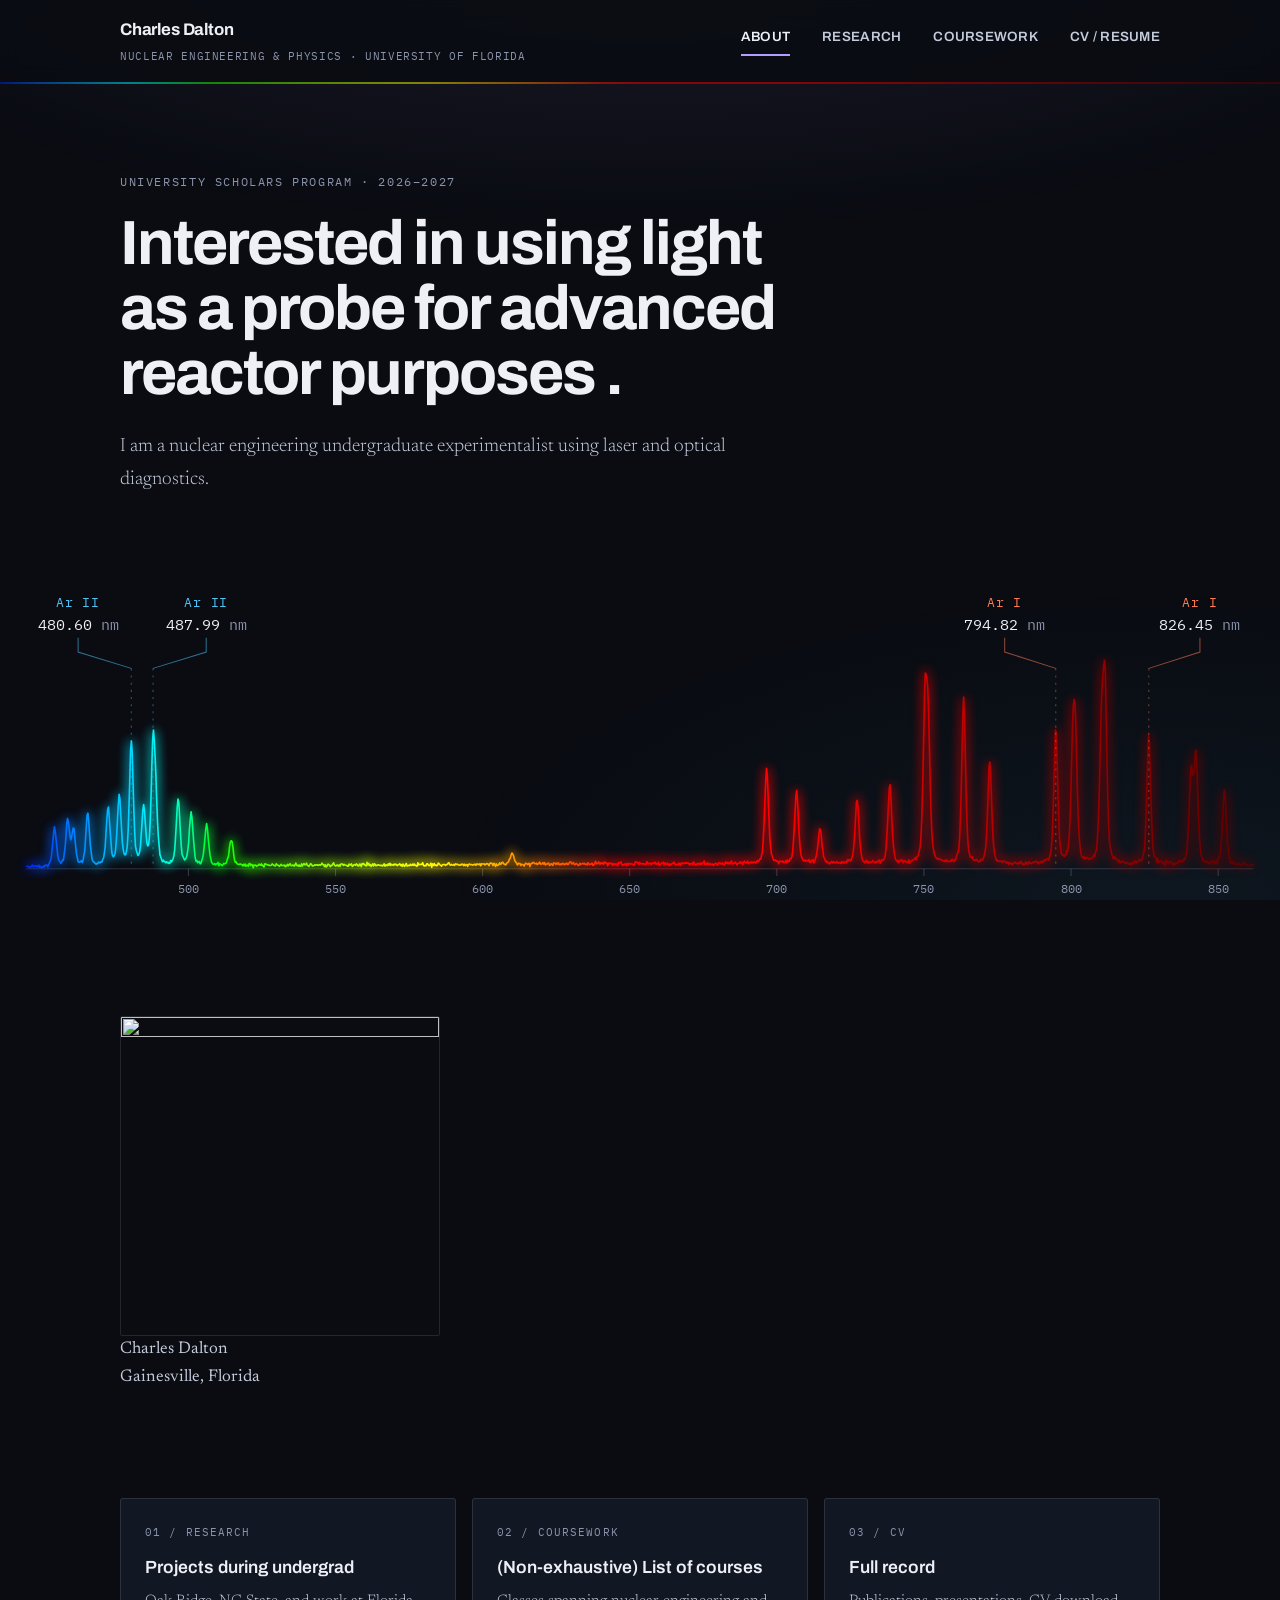
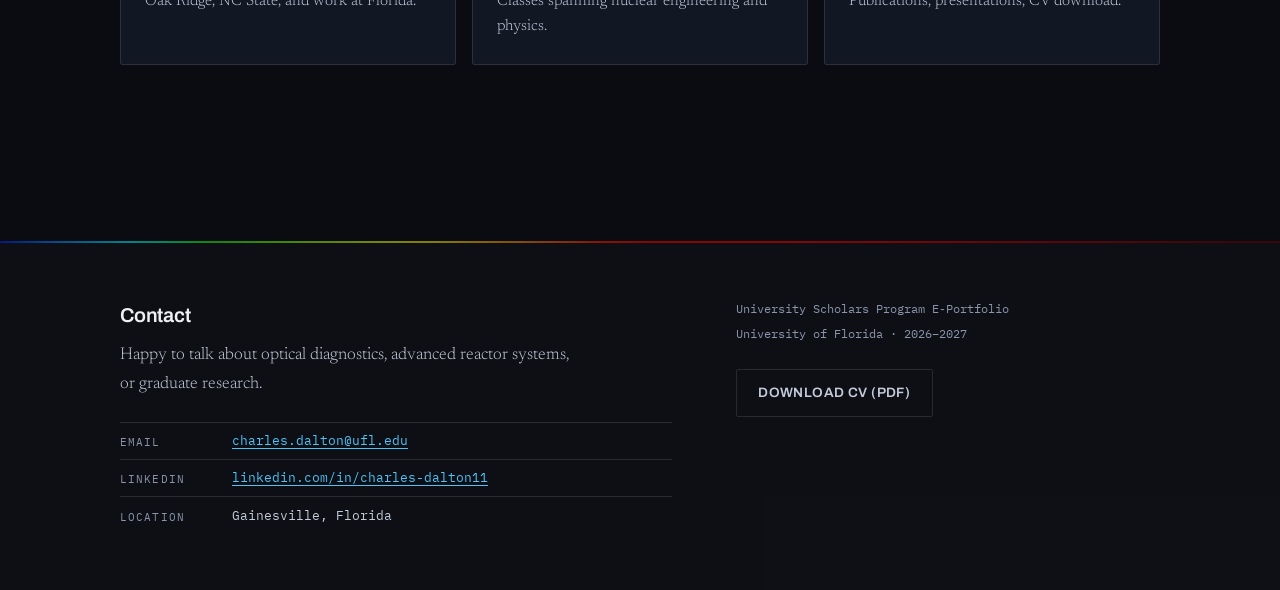
==== commit 67b1a218: "Update index.html" ====
--- a/index.html
+++ b/index.html
@@ -33,7 +33,7 @@
      aria-label="Synthetic emission spectrum of an argon plasma between 445 and 862 nanometres, with the Ar II lines at 480.60 and 487.99 nm and the Ar I lines at 794.82 and 826.45 nm marked.">
   <defs>
     <linearGradient id="spec" x1="0" y1="0" x2="1" y2="0"><stop offset="0.00%" stop-color="#0025e8"/><stop offset="1.92%" stop-color="#0053f4"/><stop offset="3.84%" stop-color="#007fff"/><stop offset="5.76%" stop-color="#00a5ff"/><stop offset="7.67%" stop-color="#00c8ff"/><stop offset="9.59%" stop-color="#00eaff"/><stop offset="11.51%" stop-color="#00ffe0"/><stop offset="13.43%" stop-color="#00ff87"/><stop offset="15.35%" stop-color="#00ff17"/><stop offset="17.27%" stop-color="#28ff00"/><stop offset="19.18%" stop-color="#4aff00"/><stop offset="21.10%" stop-color="#69ff00"/><stop offset="23.02%" stop-color="#85ff00"/><stop offset="24.94%" stop-color="#a0ff00"/><stop offset="26.86%" stop-color="#b9ff00"/><stop offset="28.78%" stop-color="#d2ff00"/><stop offset="30.70%" stop-color="#eaff00"/><stop offset="32.61%" stop-color="#fffc00"/><stop offset="34.53%" stop-color="#ffe200"/><stop offset="36.45%" stop-color="#ffc800"/><stop offset="38.37%" stop-color="#ffad00"/><stop offset="40.29%" stop-color="#ff9100"/><stop offset="42.21%" stop-color="#ff7300"/><stop offset="44.12%" stop-color="#ff5300"/><stop offset="46.04%" stop-color="#ff3000"/><stop offset="47.96%" stop-color="#ff0000"/><stop offset="49.88%" stop-color="#ff0000"/><stop offset="51.80%" stop-color="#ff0000"/><stop offset="53.72%" stop-color="#ff0000"/><stop offset="55.64%" stop-color="#ff0000"/><stop offset="57.55%" stop-color="#ff0000"/><stop offset="59.47%" stop-color="#ff0000"/><stop offset="61.39%" stop-color="#fe0000"/><stop offset="63.31%" stop-color="#f70000"/><stop offset="65.23%" stop-color="#ef0000"/><stop offset="67.15%" stop-color="#e80000"/><stop offset="69.06%" stop-color="#e00000"/><stop offset="70.98%" stop-color="#d90000"/><stop offset="72.90%" stop-color="#d10000"/><stop offset="74.82%" stop-color="#c90000"/><stop offset="76.74%" stop-color="#c10000"/><stop offset="78.66%" stop-color="#b90000"/><stop offset="80.58%" stop-color="#b10000"/><stop offset="82.49%" stop-color="#a90000"/><stop offset="84.41%" stop-color="#a10000"/><stop offset="86.33%" stop-color="#990000"/><stop offset="88.25%" stop-color="#900000"/><stop offset="90.17%" stop-color="#880000"/><stop offset="92.09%" stop-color="#7f0000"/><stop offset="94.00%" stop-color="#760000"/><stop offset="95.92%" stop-color="#6d0000"/><stop offset="97.84%" stop-color="#640000"/><stop offset="99.76%" stop-color="#5c0000"/></linearGradient>
-    <!--<path id="ar-trace" d="M 0.0 293.7 L 0.8 293.4 L 1.6 293.9 L 2.4 294.5 L 3.2 294.1 L 4.0 294.5 L 4.8 293.5 L 5.6 292.3 L 6.4 294.0 L 7.2 294.1 L 8.0 293.1 L 8.8 293.1 L 9.6 293.4 L 10.4 294.3 L 11.2 293.4 L 12.0 292.7 L 12.8 294.5 L 13.6 293.7 L 14.4 294.9 L 15.2 294.3 L 16.0 294.7 L 16.8 293.1 L 17.6 293.9 L 18.4 292.4 L 19.2 292.3 L 20.0 292.3 L 20.8 294.1 L 21.6 291.7 L 22.4 290.3 L 23.2 288.1 L 24.0 285.9 L 24.8 278.7 L 25.6 270.6 L 26.4 261.6 L 27.2 255.0 L 28.0 259.4 L 28.8 266.7 L 29.6 274.5 L 30.4 282.6 L 31.2 286.4 L 32.0 288.4 L 32.8 289.3 L 33.6 290.7 L 34.4 289.2 L 35.2 287.1 L 36.0 287.8 L 36.8 281.5 L 37.6 275.3 L 38.4 266.2 L 39.2 253.0 L 40.0 247.0 L 40.8 250.0 L 41.6 256.4 L 42.4 263.5 L 43.2 267.7 L 44.0 265.2 L 44.8 260.8 L 45.6 256.1 L 46.4 257.0 L 47.2 266.1 L 48.0 273.7 L 48.8 281.2 L 49.6 285.2 L 50.4 288.9 L 51.2 289.5 L 52.0 289.6 L 52.8 288.7 L 53.6 288.2 L 54.4 289.8 L 55.2 287.7 L 56.0 282.9 L 56.8 279.1 L 57.6 267.9 L 58.4 255.4 L 59.2 243.6 L 60.0 241.6 L 60.8 250.2 L 61.6 262.3 L 62.4 273.4 L 63.2 279.7 L 64.0 286.3 L 64.8 288.6 L 65.6 289.2 L 66.4 290.2 L 67.2 290.6 L 68.0 291.6 L 68.8 290.7 L 69.6 291.1 L 70.4 289.5 L 71.2 289.8 L 72.0 290.2 L 72.8 289.2 L 73.6 289.4 L 74.4 286.9 L 75.3 285.6 L 76.1 280.4 L 76.9 274.1 L 77.7 260.7 L 78.5 248.5 L 79.3 237.9 L 80.1 235.7 L 80.9 246.3 L 81.7 258.9 L 82.5 268.8 L 83.3 279.4 L 84.1 283.4 L 84.9 284.1 L 85.7 283.2 L 86.5 281.0 L 87.3 274.7 L 88.1 263.1 L 88.9 248.2 L 89.7 233.6 L 90.5 223.3 L 91.3 227.4 L 92.1 242.7 L 92.9 257.3 L 93.7 270.7 L 94.5 276.7 L 95.3 281.2 L 96.1 282.4 L 96.9 282.3 L 97.7 278.8 L 98.5 273.7 L 99.3 259.7 L 100.1 236.9 L 100.9 210.9 L 101.7 180.5 L 102.5 171.0 L 103.3 181.9 L 104.1 211.3 L 104.9 237.9 L 105.7 259.5 L 106.5 273.8 L 107.3 277.8 L 108.1 280.6 L 108.9 282.9 L 109.7 282.4 L 110.5 279.7 L 111.3 274.7 L 112.1 263.2 L 112.9 251.8 L 113.7 238.6 L 114.5 233.3 L 115.3 238.6 L 116.1 251.4 L 116.9 261.2 L 117.7 271.0 L 118.5 273.6 L 119.3 272.9 L 120.1 266.0 L 120.9 250.3 L 121.7 226.5 L 122.5 196.1 L 123.3 170.1 L 124.1 160.4 L 124.9 170.2 L 125.7 186.7 L 126.5 204.9 L 127.3 229.7 L 128.1 250.6 L 128.9 264.8 L 129.7 273.9 L 130.5 282.6 L 131.3 284.7 L 132.1 287.0 L 132.9 289.1 L 133.7 287.5 L 134.5 288.8 L 135.3 289.1 L 136.1 290.1 L 136.9 289.2 L 137.7 290.2 L 138.5 289.8 L 139.3 290.7 L 140.1 290.6 L 140.9 288.0 L 141.7 289.2 L 142.5 287.7 L 143.3 286.3 L 144.1 283.4 L 144.9 277.1 L 145.7 265.5 L 146.5 251.9 L 147.3 236.5 L 148.1 227.8 L 148.9 231.2 L 149.7 245.6 L 150.5 261.1 L 151.3 273.9 L 152.1 282.1 L 152.9 283.9 L 153.7 285.7 L 154.5 287.4 L 155.3 286.7 L 156.1 285.4 L 156.9 282.8 L 157.7 277.6 L 158.5 270.4 L 159.3 257.0 L 160.1 247.9 L 160.9 240.3 L 161.7 245.4 L 162.5 256.5 L 163.3 267.5 L 164.1 277.0 L 164.9 285.1 L 165.7 288.6 L 166.5 287.7 L 167.3 290.1 L 168.1 289.5 L 168.9 288.8 L 169.7 291.0 L 170.5 291.0 L 171.3 287.8 L 172.1 285.7 L 172.9 281.7 L 173.7 274.4 L 174.5 265.8 L 175.3 257.2 L 176.1 251.9 L 176.9 256.9 L 177.7 266.8 L 178.5 274.3 L 179.3 282.0 L 180.1 286.0 L 180.9 289.7 L 181.7 290.6 L 182.5 291.5 L 183.3 291.8 L 184.1 291.0 L 184.9 292.1 L 185.7 291.2 L 186.5 291.3 L 187.3 289.8 L 188.1 293.0 L 188.9 290.9 L 189.7 291.9 L 190.5 291.8 L 191.3 293.0 L 192.1 292.0 L 192.9 290.8 L 193.7 291.3 L 194.5 290.7 L 195.3 290.3 L 196.1 287.3 L 196.9 285.4 L 197.7 282.6 L 198.5 274.8 L 199.3 269.9 L 200.1 268.6 L 200.9 269.2 L 201.7 273.8 L 202.5 281.2 L 203.3 287.0 L 204.1 289.6 L 204.9 289.2 L 205.7 290.9 L 206.5 291.4 L 207.3 291.8 L 208.1 291.8 L 208.9 291.3 L 209.7 291.6 L 210.5 292.0 L 211.3 293.2 L 212.1 291.8 L 212.9 293.0 L 213.7 291.4 L 214.5 293.6 L 215.3 292.6 L 216.1 292.5 L 216.9 293.7 L 217.7 290.9 L 218.5 291.2 L 219.3 292.9 L 220.1 291.8 L 220.9 292.2 L 221.7 295.0 L 222.5 292.3 L 223.3 292.6 L 224.1 292.5 L 224.9 293.6 L 225.8 292.8 L 226.6 292.7 L 227.4 291.5 L 228.2 292.3 L 229.0 292.6 L 229.8 291.2 L 230.6 293.1 L 231.4 292.9 L 232.2 294.3 L 233.0 291.1 L 233.8 291.7 L 234.6 291.7 L 235.4 292.0 L 236.2 292.5 L 237.0 292.4 L 237.8 292.8 L 238.6 292.8 L 239.4 292.5 L 240.2 291.2 L 241.0 292.1 L 241.8 292.6 L 242.6 293.1 L 243.4 293.2 L 244.2 291.1 L 245.0 292.1 L 245.8 292.5 L 246.6 292.9 L 247.4 293.6 L 248.2 292.6 L 249.0 291.7 L 249.8 292.9 L 250.6 292.8 L 251.4 292.7 L 252.2 292.4 L 253.0 294.0 L 253.8 292.8 L 254.6 293.3 L 255.4 291.7 L 256.2 293.2 L 257.0 292.0 L 257.8 291.1 L 258.6 292.8 L 259.4 293.1 L 260.2 292.3 L 261.0 292.5 L 261.8 293.4 L 262.6 292.1 L 263.4 290.6 L 264.2 292.7 L 265.0 292.7 L 265.8 293.5 L 266.6 292.2 L 267.4 293.6 L 268.2 293.5 L 269.0 291.3 L 269.8 293.3 L 270.6 291.5 L 271.4 291.0 L 272.2 292.2 L 273.0 291.9 L 273.8 290.6 L 274.6 292.6 L 275.4 293.0 L 276.2 293.7 L 277.0 292.4 L 277.8 291.1 L 278.6 291.5 L 279.4 293.3 L 280.2 293.2 L 281.0 292.9 L 281.8 292.1 L 282.6 292.6 L 283.4 292.2 L 284.2 292.1 L 285.0 292.7 L 285.8 292.4 L 286.6 292.2 L 287.4 292.5 L 288.2 291.9 L 289.0 290.6 L 289.8 291.8 L 290.6 292.3 L 291.4 293.9 L 292.2 292.0 L 293.0 294.2 L 293.8 293.7 L 294.6 291.6 L 295.4 291.7 L 296.2 292.5 L 297.0 293.9 L 297.8 292.7 L 298.6 293.0 L 299.4 291.7 L 300.2 290.2 L 301.0 292.1 L 301.8 293.0 L 302.6 293.4 L 303.4 292.4 L 304.2 292.5 L 305.0 293.4 L 305.8 292.2 L 306.6 293.4 L 307.4 291.3 L 308.2 291.3 L 309.0 291.3 L 309.8 292.7 L 310.6 291.8 L 311.4 292.4 L 312.2 292.6 L 313.0 292.6 L 313.8 293.5 L 314.6 293.6 L 315.4 291.5 L 316.2 292.4 L 317.0 292.0 L 317.8 291.3 L 318.6 293.8 L 319.4 293.0 L 320.2 292.1 L 321.0 291.9 L 321.8 292.6 L 322.6 291.3 L 323.4 292.0 L 324.2 293.3 L 325.0 293.1 L 325.8 291.4 L 326.6 291.8 L 327.4 293.9 L 328.2 290.9 L 329.0 291.6 L 329.8 290.9 L 330.6 292.5 L 331.4 292.4 L 332.2 293.2 L 333.0 289.8 L 333.8 292.3 L 334.6 290.7 L 335.4 292.7 L 336.2 292.0 L 337.0 293.7 L 337.8 292.5 L 338.6 291.2 L 339.4 293.3 L 340.2 291.1 L 341.0 291.8 L 341.8 293.1 L 342.6 292.6 L 343.4 292.5 L 344.2 292.1 L 345.0 292.6 L 345.8 292.9 L 346.6 292.4 L 347.4 293.0 L 348.2 293.3 L 349.0 292.1 L 349.8 291.3 L 350.6 293.5 L 351.4 292.1 L 352.2 292.7 L 353.0 293.0 L 353.8 291.3 L 354.6 292.5 L 355.4 290.7 L 356.2 292.8 L 357.0 291.7 L 357.8 292.2 L 358.6 292.7 L 359.4 291.5 L 360.2 292.2 L 361.0 291.5 L 361.8 292.1 L 362.6 293.0 L 363.4 292.1 L 364.2 291.9 L 365.0 291.1 L 365.8 292.8 L 366.6 292.0 L 367.4 293.6 L 368.2 291.4 L 369.0 293.0 L 369.8 293.6 L 370.6 292.0 L 371.4 290.9 L 372.2 293.4 L 373.0 293.0 L 373.8 292.6 L 374.6 293.0 L 375.5 291.6 L 376.3 292.7 L 377.1 292.6 L 377.9 291.4 L 378.7 292.6 L 379.5 291.5 L 380.3 292.8 L 381.1 293.0 L 381.9 293.6 L 382.7 290.2 L 383.5 292.2 L 384.3 291.7 L 385.1 291.9 L 385.9 291.7 L 386.7 291.8 L 387.5 290.1 L 388.3 292.8 L 389.1 293.3 L 389.9 292.8 L 390.7 293.1 L 391.5 291.2 L 392.3 291.1 L 393.1 292.7 L 393.9 293.1 L 394.7 292.2 L 395.5 290.6 L 396.3 294.5 L 397.1 291.3 L 397.9 292.8 L 398.7 290.9 L 399.5 292.8 L 400.3 292.1 L 401.1 293.2 L 401.9 292.7 L 402.7 290.5 L 403.5 291.0 L 404.3 292.2 L 405.1 292.6 L 405.9 293.5 L 406.7 292.2 L 407.5 291.8 L 408.3 291.9 L 409.1 291.9 L 409.9 292.8 L 410.7 291.8 L 411.5 291.8 L 412.3 290.6 L 413.1 290.0 L 413.9 291.9 L 414.7 292.5 L 415.5 291.8 L 416.3 292.3 L 417.1 292.4 L 417.9 291.8 L 418.7 292.7 L 419.5 291.2 L 420.3 291.8 L 421.1 291.5 L 421.9 291.9 L 422.7 292.4 L 423.5 292.6 L 424.3 291.9 L 425.1 292.2 L 425.9 291.5 L 426.7 291.7 L 427.5 292.9 L 428.3 291.6 L 429.1 292.9 L 429.9 292.2 L 430.7 291.9 L 431.5 293.6 L 432.3 291.6 L 433.1 291.5 L 433.9 291.8 L 434.7 292.0 L 435.5 292.0 L 436.3 292.5 L 437.1 291.9 L 437.9 292.1 L 438.7 291.5 L 439.5 292.7 L 440.3 291.4 L 441.1 291.5 L 441.9 291.7 L 442.7 292.0 L 443.5 291.1 L 444.3 293.1 L 445.1 291.2 L 445.9 291.4 L 446.7 291.3 L 447.5 291.2 L 448.3 292.2 L 449.1 291.8 L 449.9 291.0 L 450.7 291.2 L 451.5 291.4 L 452.3 292.9 L 453.1 291.0 L 453.9 290.4 L 454.7 290.6 L 455.5 291.3 L 456.3 292.9 L 457.1 290.6 L 457.9 291.6 L 458.7 293.8 L 459.5 291.1 L 460.3 292.8 L 461.1 292.6 L 461.9 292.0 L 462.7 290.2 L 463.5 291.7 L 464.3 291.1 L 465.1 289.7 L 465.9 289.8 L 466.7 291.3 L 467.5 291.4 L 468.3 292.2 L 469.1 291.6 L 469.9 290.3 L 470.7 289.7 L 471.5 289.0 L 472.3 286.5 L 473.1 285.8 L 473.9 282.7 L 474.7 280.7 L 475.5 281.6 L 476.3 283.4 L 477.1 286.4 L 477.9 289.0 L 478.7 289.5 L 479.5 291.4 L 480.3 292.3 L 481.1 290.5 L 481.9 291.1 L 482.7 290.9 L 483.5 292.8 L 484.3 291.6 L 485.1 291.8 L 485.9 292.1 L 486.7 293.4 L 487.5 291.6 L 488.3 290.5 L 489.1 291.0 L 489.9 291.9 L 490.7 291.4 L 491.5 290.6 L 492.3 293.9 L 493.1 291.5 L 493.9 290.8 L 494.7 290.7 L 495.5 289.8 L 496.3 290.3 L 497.1 291.1 L 497.9 291.1 L 498.7 290.6 L 499.5 291.8 L 500.3 291.4 L 501.1 290.5 L 501.9 289.5 L 502.7 291.5 L 503.5 291.4 L 504.3 291.2 L 505.1 290.1 L 505.9 291.4 L 506.7 290.0 L 507.5 292.2 L 508.3 291.5 L 509.1 291.5 L 509.9 290.6 L 510.7 290.4 L 511.5 292.7 L 512.3 292.2 L 513.1 291.0 L 513.9 291.9 L 514.7 292.7 L 515.5 290.3 L 516.3 290.8 L 517.1 290.8 L 517.9 291.7 L 518.7 290.3 L 519.5 291.5 L 520.3 290.3 L 521.1 292.1 L 521.9 292.1 L 522.7 291.1 L 523.5 291.9 L 524.3 290.7 L 525.2 291.0 L 526.0 292.1 L 526.8 291.2 L 527.6 291.6 L 528.4 290.4 L 529.2 291.9 L 530.0 291.7 L 530.8 290.1 L 531.6 289.2 L 532.4 289.4 L 533.2 291.2 L 534.0 291.0 L 534.8 289.8 L 535.6 291.4 L 536.4 292.1 L 537.2 291.1 L 538.0 290.8 L 538.8 292.0 L 539.6 292.8 L 540.4 292.6 L 541.2 290.6 L 542.0 291.9 L 542.8 291.4 L 543.6 291.0 L 544.4 290.6 L 545.2 291.5 L 546.0 290.7 L 546.8 292.0 L 547.6 291.5 L 548.4 292.2 L 549.2 290.1 L 550.0 291.2 L 550.8 291.9 L 551.6 291.5 L 552.4 291.4 L 553.2 290.5 L 554.0 292.7 L 554.8 292.1 L 555.6 291.5 L 556.4 288.8 L 557.2 290.3 L 558.0 291.3 L 558.8 290.5 L 559.6 289.3 L 560.4 291.4 L 561.2 291.5 L 562.0 290.0 L 562.8 290.7 L 563.6 290.5 L 564.4 291.6 L 565.2 289.4 L 566.0 289.6 L 566.8 290.6 L 567.6 290.5 L 568.4 293.0 L 569.2 290.5 L 570.0 291.3 L 570.8 290.7 L 571.6 290.5 L 572.4 291.4 L 573.2 292.7 L 574.0 290.8 L 574.8 291.8 L 575.6 291.4 L 576.4 291.7 L 577.2 291.4 L 578.0 293.3 L 578.8 290.0 L 579.6 290.9 L 580.4 290.1 L 581.2 289.3 L 582.0 291.1 L 582.8 292.8 L 583.6 291.9 L 584.4 292.2 L 585.2 291.6 L 586.0 291.0 L 586.8 292.9 L 587.6 290.8 L 588.4 292.5 L 589.2 290.8 L 590.0 291.2 L 590.8 291.4 L 591.6 291.1 L 592.4 291.6 L 593.2 291.6 L 594.0 292.6 L 594.8 291.1 L 595.6 289.3 L 596.4 289.2 L 597.2 289.8 L 598.0 290.4 L 598.8 291.7 L 599.6 289.7 L 600.4 291.1 L 601.2 291.1 L 602.0 291.3 L 602.8 291.0 L 603.6 291.4 L 604.4 291.1 L 605.2 292.0 L 606.0 291.4 L 606.8 288.9 L 607.6 291.1 L 608.4 291.2 L 609.2 290.5 L 610.0 290.4 L 610.8 292.1 L 611.6 291.2 L 612.4 290.2 L 613.2 290.8 L 614.0 290.9 L 614.8 289.6 L 615.6 291.6 L 616.4 290.9 L 617.2 291.5 L 618.0 289.6 L 618.8 292.8 L 619.6 291.6 L 620.4 291.5 L 621.2 290.4 L 622.0 290.4 L 622.8 289.7 L 623.6 292.4 L 624.4 290.3 L 625.2 291.3 L 626.0 291.6 L 626.8 290.5 L 627.6 291.8 L 628.4 292.9 L 629.2 291.3 L 630.0 292.4 L 630.8 291.6 L 631.6 290.6 L 632.4 290.7 L 633.2 289.5 L 634.0 291.1 L 634.8 292.4 L 635.6 291.7 L 636.4 291.8 L 637.2 292.1 L 638.0 290.5 L 638.8 291.5 L 639.6 292.8 L 640.4 290.3 L 641.2 291.0 L 642.0 290.6 L 642.8 290.8 L 643.6 290.3 L 644.4 290.9 L 645.2 289.8 L 646.0 290.5 L 646.8 290.6 L 647.6 290.5 L 648.4 292.3 L 649.2 291.1 L 650.0 291.2 L 650.8 290.7 L 651.6 292.2 L 652.4 289.4 L 653.2 290.8 L 654.0 292.0 L 654.8 292.5 L 655.6 291.2 L 656.4 291.0 L 657.2 291.6 L 658.0 290.8 L 658.8 291.5 L 659.6 290.4 L 660.4 291.6 L 661.2 290.9 L 662.0 290.0 L 662.8 288.5 L 663.6 291.8 L 664.4 291.3 L 665.2 291.6 L 666.0 290.1 L 666.8 291.9 L 667.6 291.3 L 668.4 290.9 L 669.2 291.8 L 670.0 291.7 L 670.8 291.3 L 671.6 292.8 L 672.4 292.2 L 673.2 291.2 L 674.0 290.7 L 674.8 291.0 L 675.7 292.5 L 676.5 291.2 L 677.3 290.1 L 678.1 290.3 L 678.9 290.9 L 679.7 291.6 L 680.5 290.2 L 681.3 291.3 L 682.1 291.9 L 682.9 291.5 L 683.7 289.4 L 684.5 290.6 L 685.3 289.7 L 686.1 291.2 L 686.9 289.9 L 687.7 291.3 L 688.5 290.9 L 689.3 288.4 L 690.1 290.0 L 690.9 291.2 L 691.7 290.8 L 692.5 290.4 L 693.3 289.5 L 694.1 291.1 L 694.9 292.2 L 695.7 290.9 L 696.5 290.6 L 697.3 290.5 L 698.1 289.3 L 698.9 290.3 L 699.7 289.8 L 700.5 291.5 L 701.3 289.7 L 702.1 288.5 L 702.9 289.7 L 703.7 290.1 L 704.5 290.2 L 705.3 288.6 L 706.1 291.1 L 706.9 290.3 L 707.7 289.7 L 708.5 289.4 L 709.3 290.4 L 710.1 289.6 L 710.9 290.0 L 711.7 289.5 L 712.5 289.5 L 713.3 290.3 L 714.1 289.0 L 714.9 287.8 L 715.7 289.1 L 716.5 287.9 L 717.3 286.3 L 718.1 286.6 L 718.9 283.0 L 719.7 279.5 L 720.5 268.5 L 721.3 252.4 L 722.1 231.9 L 722.9 211.8 L 723.7 197.8 L 724.5 203.9 L 725.3 223.8 L 726.1 244.7 L 726.9 265.0 L 727.7 274.2 L 728.5 281.5 L 729.3 283.3 L 730.1 286.1 L 730.9 287.8 L 731.7 287.5 L 732.5 287.5 L 733.3 288.5 L 734.1 288.3 L 734.9 289.4 L 735.7 291.1 L 736.5 288.4 L 737.3 288.6 L 738.1 289.2 L 738.9 289.3 L 739.7 288.4 L 740.5 289.7 L 741.3 289.9 L 742.1 289.3 L 742.9 287.9 L 743.7 290.1 L 744.5 287.5 L 745.3 288.9 L 746.1 288.8 L 746.9 286.0 L 747.7 286.0 L 748.5 284.7 L 749.3 279.2 L 750.1 269.4 L 750.9 255.8 L 751.7 240.3 L 752.5 224.3 L 753.3 219.3 L 754.1 230.3 L 754.9 246.2 L 755.7 262.5 L 756.5 274.5 L 757.3 281.4 L 758.1 284.6 L 758.9 286.4 L 759.7 288.0 L 760.5 288.4 L 761.3 287.4 L 762.1 288.5 L 762.9 288.1 L 763.7 288.0 L 764.5 288.6 L 765.3 287.1 L 766.1 290.0 L 766.9 288.5 L 767.7 289.5 L 768.5 287.3 L 769.3 287.3 L 770.1 290.3 L 770.9 288.7 L 771.7 285.8 L 772.5 283.0 L 773.3 278.3 L 774.1 272.0 L 774.9 263.3 L 775.7 257.0 L 776.5 257.7 L 777.3 262.9 L 778.1 274.2 L 778.9 278.5 L 779.7 284.8 L 780.5 285.7 L 781.3 288.2 L 782.1 289.6 L 782.9 288.8 L 783.7 290.2 L 784.5 290.4 L 785.3 291.2 L 786.1 289.8 L 786.9 289.4 L 787.7 289.0 L 788.5 290.1 L 789.3 289.1 L 790.1 290.1 L 790.9 290.2 L 791.7 289.6 L 792.5 289.1 L 793.3 290.4 L 794.1 290.3 L 794.9 290.2 L 795.7 290.0 L 796.5 290.9 L 797.3 289.0 L 798.1 290.3 L 798.9 289.4 L 799.7 290.5 L 800.5 289.4 L 801.3 289.2 L 802.1 289.8 L 802.9 287.3 L 803.7 288.6 L 804.5 287.0 L 805.3 287.3 L 806.1 288.2 L 806.9 286.7 L 807.7 283.7 L 808.5 279.7 L 809.3 271.7 L 810.1 259.6 L 810.9 245.6 L 811.7 230.6 L 812.5 229.0 L 813.3 236.0 L 814.1 252.3 L 814.9 266.6 L 815.7 276.3 L 816.5 281.9 L 817.3 286.7 L 818.1 288.6 L 818.9 288.8 L 819.7 290.2 L 820.5 289.6 L 821.3 287.5 L 822.1 290.1 L 822.9 288.7 L 823.7 290.7 L 824.5 289.2 L 825.4 289.8 L 826.2 289.6 L 827.0 289.1 L 827.8 288.0 L 828.6 289.4 L 829.4 289.5 L 830.2 290.4 L 831.0 288.9 L 831.8 289.6 L 832.6 288.5 L 833.4 289.2 L 834.2 287.3 L 835.0 290.6 L 835.8 288.7 L 836.6 287.2 L 837.4 287.8 L 838.2 287.4 L 839.0 285.5 L 839.8 283.7 L 840.6 276.7 L 841.4 264.5 L 842.2 250.5 L 843.0 233.8 L 843.8 217.6 L 844.6 214.0 L 845.4 224.8 L 846.2 245.2 L 847.0 262.1 L 847.8 272.6 L 848.6 279.7 L 849.4 284.5 L 850.2 287.1 L 851.0 288.5 L 851.8 288.3 L 852.6 290.1 L 853.4 287.6 L 854.2 289.1 L 855.0 288.3 L 855.8 287.1 L 856.6 287.8 L 857.4 290.0 L 858.2 288.2 L 859.0 287.9 L 859.8 289.6 L 860.6 289.8 L 861.4 288.9 L 862.2 290.2 L 863.0 287.3 L 863.8 290.7 L 864.6 289.3 L 865.4 288.3 L 866.2 288.0 L 867.0 287.3 L 867.8 286.9 L 868.6 286.8 L 869.4 285.0 L 870.2 287.3 L 871.0 284.3 L 871.8 283.7 L 872.6 281.0 L 873.4 277.9 L 874.2 273.3 L 875.0 262.2 L 875.8 241.4 L 876.6 211.4 L 877.4 172.4 L 878.2 129.4 L 879.0 104.6 L 879.8 105.6 L 880.6 110.8 L 881.4 118.0 L 882.2 139.2 L 883.0 172.9 L 883.8 209.4 L 884.6 239.3 L 885.4 259.2 L 886.2 271.4 L 887.0 276.6 L 887.8 281.1 L 888.6 283.2 L 889.4 285.3 L 890.2 285.2 L 891.0 286.7 L 891.8 286.6 L 892.6 286.0 L 893.4 287.0 L 894.2 287.1 L 895.0 287.5 L 895.8 288.0 L 896.6 288.3 L 897.4 288.6 L 898.2 287.7 L 899.0 289.4 L 899.8 287.2 L 900.6 288.4 L 901.4 289.1 L 902.2 288.8 L 903.0 288.9 L 903.8 287.9 L 904.6 288.6 L 905.4 286.6 L 906.2 288.0 L 907.0 289.0 L 907.8 287.0 L 908.6 287.5 L 909.4 284.7 L 910.2 282.1 L 911.0 280.0 L 911.8 277.0 L 912.6 266.7 L 913.4 246.5 L 914.2 219.1 L 915.0 181.8 L 915.8 144.5 L 916.6 128.0 L 917.4 147.0 L 918.2 185.2 L 919.0 222.1 L 919.8 249.6 L 920.6 267.7 L 921.4 277.3 L 922.2 280.8 L 923.0 284.1 L 923.8 284.8 L 924.6 285.6 L 925.4 284.2 L 926.2 287.6 L 927.0 287.4 L 927.8 287.7 L 928.6 287.3 L 929.4 286.9 L 930.2 288.3 L 931.0 288.6 L 931.8 289.3 L 932.6 288.5 L 933.4 286.8 L 934.2 286.9 L 935.0 287.3 L 935.8 285.8 L 936.6 283.7 L 937.4 280.0 L 938.2 274.5 L 939.0 262.2 L 939.8 244.7 L 940.6 220.0 L 941.4 195.4 L 942.2 191.6 L 943.0 203.4 L 943.8 226.8 L 944.6 250.4 L 945.4 267.5 L 946.2 276.9 L 947.0 282.2 L 947.8 285.0 L 948.6 288.1 L 949.4 287.4 L 950.2 288.7 L 951.0 288.9 L 951.8 288.5 L 952.6 288.4 L 953.4 288.4 L 954.2 289.9 L 955.0 288.8 L 955.8 288.7 L 956.6 288.8 L 957.4 288.7 L 958.2 290.2 L 959.0 290.3 L 959.8 289.4 L 960.6 291.5 L 961.4 290.1 L 962.2 290.8 L 963.0 290.7 L 963.8 292.0 L 964.6 291.2 L 965.4 290.5 L 966.2 289.6 L 967.0 289.6 L 967.8 290.6 L 968.6 290.7 L 969.4 291.3 L 970.2 290.2 L 971.0 290.8 L 971.8 290.0 L 972.6 288.9 L 973.4 290.6 L 974.2 291.9 L 975.1 291.3 L 975.9 291.9 L 976.7 291.6 L 977.5 289.3 L 978.3 290.3 L 979.1 291.9 L 979.9 289.9 L 980.7 289.3 L 981.5 290.8 L 982.3 291.0 L 983.1 290.7 L 983.9 290.1 L 984.7 289.7 L 985.5 289.2 L 986.3 289.1 L 987.1 289.0 L 987.9 288.8 L 988.7 289.4 L 989.5 291.3 L 990.3 290.0 L 991.1 289.4 L 991.9 290.0 L 992.7 288.6 L 993.5 289.6 L 994.3 289.9 L 995.1 287.5 L 995.9 287.9 L 996.7 288.0 L 997.5 286.9 L 998.3 286.2 L 999.1 286.1 L 999.9 287.6 L 1000.7 284.4 L 1001.5 281.4 L 1002.3 276.3 L 1003.1 264.5 L 1003.9 245.0 L 1004.7 219.0 L 1005.5 187.6 L 1006.3 160.3 L 1007.1 162.3 L 1007.9 186.9 L 1008.7 217.4 L 1009.5 244.5 L 1010.3 264.1 L 1011.1 273.2 L 1011.9 279.6 L 1012.7 282.4 L 1013.5 282.6 L 1014.3 282.5 L 1015.1 283.8 L 1015.9 282.6 L 1016.7 282.3 L 1017.5 278.2 L 1018.3 278.9 L 1019.1 271.8 L 1019.9 263.3 L 1020.7 246.3 L 1021.5 219.8 L 1022.3 187.0 L 1023.1 155.0 L 1023.9 136.1 L 1024.7 130.4 L 1025.5 135.0 L 1026.3 154.8 L 1027.1 188.1 L 1027.9 220.9 L 1028.7 247.6 L 1029.5 263.8 L 1030.3 272.9 L 1031.1 279.2 L 1031.9 283.4 L 1032.7 284.6 L 1033.5 285.9 L 1034.3 283.8 L 1035.1 286.6 L 1035.9 285.0 L 1036.7 285.9 L 1037.5 284.9 L 1038.3 285.6 L 1039.1 286.6 L 1039.9 286.6 L 1040.7 286.1 L 1041.5 285.6 L 1042.3 285.8 L 1043.1 284.6 L 1043.9 282.2 L 1044.7 284.0 L 1045.5 280.2 L 1046.3 277.9 L 1047.1 270.7 L 1047.9 258.4 L 1048.7 239.4 L 1049.5 209.3 L 1050.3 175.4 L 1051.1 139.1 L 1051.9 120.2 L 1052.7 108.3 L 1053.5 97.3 L 1054.3 92.0 L 1055.1 104.0 L 1055.9 141.8 L 1056.7 186.3 L 1057.5 225.8 L 1058.3 251.9 L 1059.1 268.7 L 1059.9 274.2 L 1060.7 278.1 L 1061.5 282.2 L 1062.3 284.0 L 1063.1 286.5 L 1063.9 285.1 L 1064.7 284.2 L 1065.5 286.6 L 1066.3 286.6 L 1067.1 287.6 L 1067.9 289.4 L 1068.7 287.5 L 1069.5 290.1 L 1070.3 289.3 L 1071.1 289.1 L 1071.9 288.6 L 1072.7 289.2 L 1073.5 289.3 L 1074.3 290.5 L 1075.1 291.0 L 1075.9 289.8 L 1076.7 290.6 L 1077.5 291.2 L 1078.3 291.2 L 1079.1 290.5 L 1079.9 291.7 L 1080.7 291.2 L 1081.5 291.5 L 1082.3 289.7 L 1083.1 289.4 L 1083.9 287.9 L 1084.7 291.0 L 1085.5 290.1 L 1086.3 288.4 L 1087.1 289.2 L 1087.9 289.0 L 1088.7 286.7 L 1089.5 288.0 L 1090.3 288.1 L 1091.1 287.2 L 1091.9 283.9 L 1092.7 280.7 L 1093.5 275.8 L 1094.3 263.2 L 1095.1 241.3 L 1095.9 212.9 L 1096.7 183.9 L 1097.5 164.9 L 1098.3 172.9 L 1099.1 202.2 L 1099.9 231.2 L 1100.7 254.6 L 1101.5 270.9 L 1102.3 280.9 L 1103.1 283.5 L 1103.9 284.8 L 1104.7 285.3 L 1105.5 289.7 L 1106.3 285.8 L 1107.1 289.8 L 1107.9 288.2 L 1108.7 288.3 L 1109.5 288.7 L 1110.3 289.7 L 1111.1 291.1 L 1111.9 289.6 L 1112.7 290.9 L 1113.5 292.7 L 1114.3 287.8 L 1115.1 289.8 L 1115.9 288.8 L 1116.7 291.4 L 1117.5 289.2 L 1118.3 289.1 L 1119.1 289.1 L 1119.9 290.6 L 1120.7 291.6 L 1121.5 290.6 L 1122.3 292.5 L 1123.1 291.9 L 1123.9 290.2 L 1124.7 291.1 L 1125.6 290.2 L 1126.4 290.0 L 1127.2 287.9 L 1128.0 288.3 L 1128.8 289.3 L 1129.6 287.8 L 1130.4 289.2 L 1131.2 288.2 L 1132.0 286.3 L 1132.8 287.2 L 1133.6 284.6 L 1134.4 282.4 L 1135.2 275.1 L 1136.0 262.8 L 1136.8 248.1 L 1137.6 225.2 L 1138.4 205.1 L 1139.2 194.9 L 1140.0 199.1 L 1140.8 204.3 L 1141.6 203.3 L 1142.4 194.5 L 1143.2 182.4 L 1144.0 180.0 L 1144.8 198.6 L 1145.6 223.8 L 1146.4 248.3 L 1147.2 265.6 L 1148.0 275.6 L 1148.8 282.2 L 1149.6 284.9 L 1150.4 287.7 L 1151.2 287.6 L 1152.0 289.2 L 1152.8 288.6 L 1153.6 289.7 L 1154.4 289.1 L 1155.2 289.0 L 1156.0 291.0 L 1156.8 290.5 L 1157.6 290.8 L 1158.4 289.3 L 1159.2 288.4 L 1160.0 289.2 L 1160.8 290.3 L 1161.6 288.5 L 1162.4 291.1 L 1163.2 288.1 L 1164.0 289.7 L 1164.8 291.2 L 1165.6 285.4 L 1166.4 284.9 L 1167.2 284.4 L 1168.0 277.5 L 1168.8 267.7 L 1169.6 252.2 L 1170.4 235.7 L 1171.2 220.8 L 1172.0 218.9 L 1172.8 232.2 L 1173.6 249.4 L 1174.4 266.1 L 1175.2 274.9 L 1176.0 284.0 L 1176.8 286.3 L 1177.6 290.0 L 1178.4 290.3 L 1179.2 288.5 L 1180.0 291.0 L 1180.8 290.0 L 1181.6 290.8 L 1182.4 291.9 L 1183.2 291.4 L 1184.0 291.7 L 1184.8 291.8 L 1185.6 290.8 L 1186.4 290.9 L 1187.2 292.2 L 1188.0 292.5 L 1188.8 291.5 L 1189.6 291.9 L 1190.4 290.9 L 1191.2 289.4 L 1192.0 291.2 L 1192.8 292.0 L 1193.6 292.2 L 1194.4 292.8 L 1195.2 292.9 L 1196.0 293.0 L 1196.8 292.5 L 1197.6 292.5 L 1198.4 291.5 L 1199.2 292.5 L 1200.0 292.4"/> -->
+    <path id="ar-trace" d="M 0.0 293.7 L 0.8 293.4 L 1.6 293.9 L 2.4 294.5 L 3.2 294.1 L 4.0 294.5 L 4.8 293.5 L 5.6 292.3 L 6.4 294.0 L 7.2 294.1 L 8.0 293.1 L 8.8 293.1 L 9.6 293.4 L 10.4 294.3 L 11.2 293.4 L 12.0 292.7 L 12.8 294.5 L 13.6 293.7 L 14.4 294.9 L 15.2 294.3 L 16.0 294.7 L 16.8 293.1 L 17.6 293.9 L 18.4 292.4 L 19.2 292.3 L 20.0 292.3 L 20.8 294.1 L 21.6 291.7 L 22.4 290.3 L 23.2 288.1 L 24.0 285.9 L 24.8 278.7 L 25.6 270.6 L 26.4 261.6 L 27.2 255.0 L 28.0 259.4 L 28.8 266.7 L 29.6 274.5 L 30.4 282.6 L 31.2 286.4 L 32.0 288.4 L 32.8 289.3 L 33.6 290.7 L 34.4 289.2 L 35.2 287.1 L 36.0 287.8 L 36.8 281.5 L 37.6 275.3 L 38.4 266.2 L 39.2 253.0 L 40.0 247.0 L 40.8 250.0 L 41.6 256.4 L 42.4 263.5 L 43.2 267.7 L 44.0 265.2 L 44.8 260.8 L 45.6 256.1 L 46.4 257.0 L 47.2 266.1 L 48.0 273.7 L 48.8 281.2 L 49.6 285.2 L 50.4 288.9 L 51.2 289.5 L 52.0 289.6 L 52.8 288.7 L 53.6 288.2 L 54.4 289.8 L 55.2 287.7 L 56.0 282.9 L 56.8 279.1 L 57.6 267.9 L 58.4 255.4 L 59.2 243.6 L 60.0 241.6 L 60.8 250.2 L 61.6 262.3 L 62.4 273.4 L 63.2 279.7 L 64.0 286.3 L 64.8 288.6 L 65.6 289.2 L 66.4 290.2 L 67.2 290.6 L 68.0 291.6 L 68.8 290.7 L 69.6 291.1 L 70.4 289.5 L 71.2 289.8 L 72.0 290.2 L 72.8 289.2 L 73.6 289.4 L 74.4 286.9 L 75.3 285.6 L 76.1 280.4 L 76.9 274.1 L 77.7 260.7 L 78.5 248.5 L 79.3 237.9 L 80.1 235.7 L 80.9 246.3 L 81.7 258.9 L 82.5 268.8 L 83.3 279.4 L 84.1 283.4 L 84.9 284.1 L 85.7 283.2 L 86.5 281.0 L 87.3 274.7 L 88.1 263.1 L 88.9 248.2 L 89.7 233.6 L 90.5 223.3 L 91.3 227.4 L 92.1 242.7 L 92.9 257.3 L 93.7 270.7 L 94.5 276.7 L 95.3 281.2 L 96.1 282.4 L 96.9 282.3 L 97.7 278.8 L 98.5 273.7 L 99.3 259.7 L 100.1 236.9 L 100.9 210.9 L 101.7 180.5 L 102.5 171.0 L 103.3 181.9 L 104.1 211.3 L 104.9 237.9 L 105.7 259.5 L 106.5 273.8 L 107.3 277.8 L 108.1 280.6 L 108.9 282.9 L 109.7 282.4 L 110.5 279.7 L 111.3 274.7 L 112.1 263.2 L 112.9 251.8 L 113.7 238.6 L 114.5 233.3 L 115.3 238.6 L 116.1 251.4 L 116.9 261.2 L 117.7 271.0 L 118.5 273.6 L 119.3 272.9 L 120.1 266.0 L 120.9 250.3 L 121.7 226.5 L 122.5 196.1 L 123.3 170.1 L 124.1 160.4 L 124.9 170.2 L 125.7 186.7 L 126.5 204.9 L 127.3 229.7 L 128.1 250.6 L 128.9 264.8 L 129.7 273.9 L 130.5 282.6 L 131.3 284.7 L 132.1 287.0 L 132.9 289.1 L 133.7 287.5 L 134.5 288.8 L 135.3 289.1 L 136.1 290.1 L 136.9 289.2 L 137.7 290.2 L 138.5 289.8 L 139.3 290.7 L 140.1 290.6 L 140.9 288.0 L 141.7 289.2 L 142.5 287.7 L 143.3 286.3 L 144.1 283.4 L 144.9 277.1 L 145.7 265.5 L 146.5 251.9 L 147.3 236.5 L 148.1 227.8 L 148.9 231.2 L 149.7 245.6 L 150.5 261.1 L 151.3 273.9 L 152.1 282.1 L 152.9 283.9 L 153.7 285.7 L 154.5 287.4 L 155.3 286.7 L 156.1 285.4 L 156.9 282.8 L 157.7 277.6 L 158.5 270.4 L 159.3 257.0 L 160.1 247.9 L 160.9 240.3 L 161.7 245.4 L 162.5 256.5 L 163.3 267.5 L 164.1 277.0 L 164.9 285.1 L 165.7 288.6 L 166.5 287.7 L 167.3 290.1 L 168.1 289.5 L 168.9 288.8 L 169.7 291.0 L 170.5 291.0 L 171.3 287.8 L 172.1 285.7 L 172.9 281.7 L 173.7 274.4 L 174.5 265.8 L 175.3 257.2 L 176.1 251.9 L 176.9 256.9 L 177.7 266.8 L 178.5 274.3 L 179.3 282.0 L 180.1 286.0 L 180.9 289.7 L 181.7 290.6 L 182.5 291.5 L 183.3 291.8 L 184.1 291.0 L 184.9 292.1 L 185.7 291.2 L 186.5 291.3 L 187.3 289.8 L 188.1 293.0 L 188.9 290.9 L 189.7 291.9 L 190.5 291.8 L 191.3 293.0 L 192.1 292.0 L 192.9 290.8 L 193.7 291.3 L 194.5 290.7 L 195.3 290.3 L 196.1 287.3 L 196.9 285.4 L 197.7 282.6 L 198.5 274.8 L 199.3 269.9 L 200.1 268.6 L 200.9 269.2 L 201.7 273.8 L 202.5 281.2 L 203.3 287.0 L 204.1 289.6 L 204.9 289.2 L 205.7 290.9 L 206.5 291.4 L 207.3 291.8 L 208.1 291.8 L 208.9 291.3 L 209.7 291.6 L 210.5 292.0 L 211.3 293.2 L 212.1 291.8 L 212.9 293.0 L 213.7 291.4 L 214.5 293.6 L 215.3 292.6 L 216.1 292.5 L 216.9 293.7 L 217.7 290.9 L 218.5 291.2 L 219.3 292.9 L 220.1 291.8 L 220.9 292.2 L 221.7 295.0 L 222.5 292.3 L 223.3 292.6 L 224.1 292.5 L 224.9 293.6 L 225.8 292.8 L 226.6 292.7 L 227.4 291.5 L 228.2 292.3 L 229.0 292.6 L 229.8 291.2 L 230.6 293.1 L 231.4 292.9 L 232.2 294.3 L 233.0 291.1 L 233.8 291.7 L 234.6 291.7 L 235.4 292.0 L 236.2 292.5 L 237.0 292.4 L 237.8 292.8 L 238.6 292.8 L 239.4 292.5 L 240.2 291.2 L 241.0 292.1 L 241.8 292.6 L 242.6 293.1 L 243.4 293.2 L 244.2 291.1 L 245.0 292.1 L 245.8 292.5 L 246.6 292.9 L 247.4 293.6 L 248.2 292.6 L 249.0 291.7 L 249.8 292.9 L 250.6 292.8 L 251.4 292.7 L 252.2 292.4 L 253.0 294.0 L 253.8 292.8 L 254.6 293.3 L 255.4 291.7 L 256.2 293.2 L 257.0 292.0 L 257.8 291.1 L 258.6 292.8 L 259.4 293.1 L 260.2 292.3 L 261.0 292.5 L 261.8 293.4 L 262.6 292.1 L 263.4 290.6 L 264.2 292.7 L 265.0 292.7 L 265.8 293.5 L 266.6 292.2 L 267.4 293.6 L 268.2 293.5 L 269.0 291.3 L 269.8 293.3 L 270.6 291.5 L 271.4 291.0 L 272.2 292.2 L 273.0 291.9 L 273.8 290.6 L 274.6 292.6 L 275.4 293.0 L 276.2 293.7 L 277.0 292.4 L 277.8 291.1 L 278.6 291.5 L 279.4 293.3 L 280.2 293.2 L 281.0 292.9 L 281.8 292.1 L 282.6 292.6 L 283.4 292.2 L 284.2 292.1 L 285.0 292.7 L 285.8 292.4 L 286.6 292.2 L 287.4 292.5 L 288.2 291.9 L 289.0 290.6 L 289.8 291.8 L 290.6 292.3 L 291.4 293.9 L 292.2 292.0 L 293.0 294.2 L 293.8 293.7 L 294.6 291.6 L 295.4 291.7 L 296.2 292.5 L 297.0 293.9 L 297.8 292.7 L 298.6 293.0 L 299.4 291.7 L 300.2 290.2 L 301.0 292.1 L 301.8 293.0 L 302.6 293.4 L 303.4 292.4 L 304.2 292.5 L 305.0 293.4 L 305.8 292.2 L 306.6 293.4 L 307.4 291.3 L 308.2 291.3 L 309.0 291.3 L 309.8 292.7 L 310.6 291.8 L 311.4 292.4 L 312.2 292.6 L 313.0 292.6 L 313.8 293.5 L 314.6 293.6 L 315.4 291.5 L 316.2 292.4 L 317.0 292.0 L 317.8 291.3 L 318.6 293.8 L 319.4 293.0 L 320.2 292.1 L 321.0 291.9 L 321.8 292.6 L 322.6 291.3 L 323.4 292.0 L 324.2 293.3 L 325.0 293.1 L 325.8 291.4 L 326.6 291.8 L 327.4 293.9 L 328.2 290.9 L 329.0 291.6 L 329.8 290.9 L 330.6 292.5 L 331.4 292.4 L 332.2 293.2 L 333.0 289.8 L 333.8 292.3 L 334.6 290.7 L 335.4 292.7 L 336.2 292.0 L 337.0 293.7 L 337.8 292.5 L 338.6 291.2 L 339.4 293.3 L 340.2 291.1 L 341.0 291.8 L 341.8 293.1 L 342.6 292.6 L 343.4 292.5 L 344.2 292.1 L 345.0 292.6 L 345.8 292.9 L 346.6 292.4 L 347.4 293.0 L 348.2 293.3 L 349.0 292.1 L 349.8 291.3 L 350.6 293.5 L 351.4 292.1 L 352.2 292.7 L 353.0 293.0 L 353.8 291.3 L 354.6 292.5 L 355.4 290.7 L 356.2 292.8 L 357.0 291.7 L 357.8 292.2 L 358.6 292.7 L 359.4 291.5 L 360.2 292.2 L 361.0 291.5 L 361.8 292.1 L 362.6 293.0 L 363.4 292.1 L 364.2 291.9 L 365.0 291.1 L 365.8 292.8 L 366.6 292.0 L 367.4 293.6 L 368.2 291.4 L 369.0 293.0 L 369.8 293.6 L 370.6 292.0 L 371.4 290.9 L 372.2 293.4 L 373.0 293.0 L 373.8 292.6 L 374.6 293.0 L 375.5 291.6 L 376.3 292.7 L 377.1 292.6 L 377.9 291.4 L 378.7 292.6 L 379.5 291.5 L 380.3 292.8 L 381.1 293.0 L 381.9 293.6 L 382.7 290.2 L 383.5 292.2 L 384.3 291.7 L 385.1 291.9 L 385.9 291.7 L 386.7 291.8 L 387.5 290.1 L 388.3 292.8 L 389.1 293.3 L 389.9 292.8 L 390.7 293.1 L 391.5 291.2 L 392.3 291.1 L 393.1 292.7 L 393.9 293.1 L 394.7 292.2 L 395.5 290.6 L 396.3 294.5 L 397.1 291.3 L 397.9 292.8 L 398.7 290.9 L 399.5 292.8 L 400.3 292.1 L 401.1 293.2 L 401.9 292.7 L 402.7 290.5 L 403.5 291.0 L 404.3 292.2 L 405.1 292.6 L 405.9 293.5 L 406.7 292.2 L 407.5 291.8 L 408.3 291.9 L 409.1 291.9 L 409.9 292.8 L 410.7 291.8 L 411.5 291.8 L 412.3 290.6 L 413.1 290.0 L 413.9 291.9 L 414.7 292.5 L 415.5 291.8 L 416.3 292.3 L 417.1 292.4 L 417.9 291.8 L 418.7 292.7 L 419.5 291.2 L 420.3 291.8 L 421.1 291.5 L 421.9 291.9 L 422.7 292.4 L 423.5 292.6 L 424.3 291.9 L 425.1 292.2 L 425.9 291.5 L 426.7 291.7 L 427.5 292.9 L 428.3 291.6 L 429.1 292.9 L 429.9 292.2 L 430.7 291.9 L 431.5 293.6 L 432.3 291.6 L 433.1 291.5 L 433.9 291.8 L 434.7 292.0 L 435.5 292.0 L 436.3 292.5 L 437.1 291.9 L 437.9 292.1 L 438.7 291.5 L 439.5 292.7 L 440.3 291.4 L 441.1 291.5 L 441.9 291.7 L 442.7 292.0 L 443.5 291.1 L 444.3 293.1 L 445.1 291.2 L 445.9 291.4 L 446.7 291.3 L 447.5 291.2 L 448.3 292.2 L 449.1 291.8 L 449.9 291.0 L 450.7 291.2 L 451.5 291.4 L 452.3 292.9 L 453.1 291.0 L 453.9 290.4 L 454.7 290.6 L 455.5 291.3 L 456.3 292.9 L 457.1 290.6 L 457.9 291.6 L 458.7 293.8 L 459.5 291.1 L 460.3 292.8 L 461.1 292.6 L 461.9 292.0 L 462.7 290.2 L 463.5 291.7 L 464.3 291.1 L 465.1 289.7 L 465.9 289.8 L 466.7 291.3 L 467.5 291.4 L 468.3 292.2 L 469.1 291.6 L 469.9 290.3 L 470.7 289.7 L 471.5 289.0 L 472.3 286.5 L 473.1 285.8 L 473.9 282.7 L 474.7 280.7 L 475.5 281.6 L 476.3 283.4 L 477.1 286.4 L 477.9 289.0 L 478.7 289.5 L 479.5 291.4 L 480.3 292.3 L 481.1 290.5 L 481.9 291.1 L 482.7 290.9 L 483.5 292.8 L 484.3 291.6 L 485.1 291.8 L 485.9 292.1 L 486.7 293.4 L 487.5 291.6 L 488.3 290.5 L 489.1 291.0 L 489.9 291.9 L 490.7 291.4 L 491.5 290.6 L 492.3 293.9 L 493.1 291.5 L 493.9 290.8 L 494.7 290.7 L 495.5 289.8 L 496.3 290.3 L 497.1 291.1 L 497.9 291.1 L 498.7 290.6 L 499.5 291.8 L 500.3 291.4 L 501.1 290.5 L 501.9 289.5 L 502.7 291.5 L 503.5 291.4 L 504.3 291.2 L 505.1 290.1 L 505.9 291.4 L 506.7 290.0 L 507.5 292.2 L 508.3 291.5 L 509.1 291.5 L 509.9 290.6 L 510.7 290.4 L 511.5 292.7 L 512.3 292.2 L 513.1 291.0 L 513.9 291.9 L 514.7 292.7 L 515.5 290.3 L 516.3 290.8 L 517.1 290.8 L 517.9 291.7 L 518.7 290.3 L 519.5 291.5 L 520.3 290.3 L 521.1 292.1 L 521.9 292.1 L 522.7 291.1 L 523.5 291.9 L 524.3 290.7 L 525.2 291.0 L 526.0 292.1 L 526.8 291.2 L 527.6 291.6 L 528.4 290.4 L 529.2 291.9 L 530.0 291.7 L 530.8 290.1 L 531.6 289.2 L 532.4 289.4 L 533.2 291.2 L 534.0 291.0 L 534.8 289.8 L 535.6 291.4 L 536.4 292.1 L 537.2 291.1 L 538.0 290.8 L 538.8 292.0 L 539.6 292.8 L 540.4 292.6 L 541.2 290.6 L 542.0 291.9 L 542.8 291.4 L 543.6 291.0 L 544.4 290.6 L 545.2 291.5 L 546.0 290.7 L 546.8 292.0 L 547.6 291.5 L 548.4 292.2 L 549.2 290.1 L 550.0 291.2 L 550.8 291.9 L 551.6 291.5 L 552.4 291.4 L 553.2 290.5 L 554.0 292.7 L 554.8 292.1 L 555.6 291.5 L 556.4 288.8 L 557.2 290.3 L 558.0 291.3 L 558.8 290.5 L 559.6 289.3 L 560.4 291.4 L 561.2 291.5 L 562.0 290.0 L 562.8 290.7 L 563.6 290.5 L 564.4 291.6 L 565.2 289.4 L 566.0 289.6 L 566.8 290.6 L 567.6 290.5 L 568.4 293.0 L 569.2 290.5 L 570.0 291.3 L 570.8 290.7 L 571.6 290.5 L 572.4 291.4 L 573.2 292.7 L 574.0 290.8 L 574.8 291.8 L 575.6 291.4 L 576.4 291.7 L 577.2 291.4 L 578.0 293.3 L 578.8 290.0 L 579.6 290.9 L 580.4 290.1 L 581.2 289.3 L 582.0 291.1 L 582.8 292.8 L 583.6 291.9 L 584.4 292.2 L 585.2 291.6 L 586.0 291.0 L 586.8 292.9 L 587.6 290.8 L 588.4 292.5 L 589.2 290.8 L 590.0 291.2 L 590.8 291.4 L 591.6 291.1 L 592.4 291.6 L 593.2 291.6 L 594.0 292.6 L 594.8 291.1 L 595.6 289.3 L 596.4 289.2 L 597.2 289.8 L 598.0 290.4 L 598.8 291.7 L 599.6 289.7 L 600.4 291.1 L 601.2 291.1 L 602.0 291.3 L 602.8 291.0 L 603.6 291.4 L 604.4 291.1 L 605.2 292.0 L 606.0 291.4 L 606.8 288.9 L 607.6 291.1 L 608.4 291.2 L 609.2 290.5 L 610.0 290.4 L 610.8 292.1 L 611.6 291.2 L 612.4 290.2 L 613.2 290.8 L 614.0 290.9 L 614.8 289.6 L 615.6 291.6 L 616.4 290.9 L 617.2 291.5 L 618.0 289.6 L 618.8 292.8 L 619.6 291.6 L 620.4 291.5 L 621.2 290.4 L 622.0 290.4 L 622.8 289.7 L 623.6 292.4 L 624.4 290.3 L 625.2 291.3 L 626.0 291.6 L 626.8 290.5 L 627.6 291.8 L 628.4 292.9 L 629.2 291.3 L 630.0 292.4 L 630.8 291.6 L 631.6 290.6 L 632.4 290.7 L 633.2 289.5 L 634.0 291.1 L 634.8 292.4 L 635.6 291.7 L 636.4 291.8 L 637.2 292.1 L 638.0 290.5 L 638.8 291.5 L 639.6 292.8 L 640.4 290.3 L 641.2 291.0 L 642.0 290.6 L 642.8 290.8 L 643.6 290.3 L 644.4 290.9 L 645.2 289.8 L 646.0 290.5 L 646.8 290.6 L 647.6 290.5 L 648.4 292.3 L 649.2 291.1 L 650.0 291.2 L 650.8 290.7 L 651.6 292.2 L 652.4 289.4 L 653.2 290.8 L 654.0 292.0 L 654.8 292.5 L 655.6 291.2 L 656.4 291.0 L 657.2 291.6 L 658.0 290.8 L 658.8 291.5 L 659.6 290.4 L 660.4 291.6 L 661.2 290.9 L 662.0 290.0 L 662.8 288.5 L 663.6 291.8 L 664.4 291.3 L 665.2 291.6 L 666.0 290.1 L 666.8 291.9 L 667.6 291.3 L 668.4 290.9 L 669.2 291.8 L 670.0 291.7 L 670.8 291.3 L 671.6 292.8 L 672.4 292.2 L 673.2 291.2 L 674.0 290.7 L 674.8 291.0 L 675.7 292.5 L 676.5 291.2 L 677.3 290.1 L 678.1 290.3 L 678.9 290.9 L 679.7 291.6 L 680.5 290.2 L 681.3 291.3 L 682.1 291.9 L 682.9 291.5 L 683.7 289.4 L 684.5 290.6 L 685.3 289.7 L 686.1 291.2 L 686.9 289.9 L 687.7 291.3 L 688.5 290.9 L 689.3 288.4 L 690.1 290.0 L 690.9 291.2 L 691.7 290.8 L 692.5 290.4 L 693.3 289.5 L 694.1 291.1 L 694.9 292.2 L 695.7 290.9 L 696.5 290.6 L 697.3 290.5 L 698.1 289.3 L 698.9 290.3 L 699.7 289.8 L 700.5 291.5 L 701.3 289.7 L 702.1 288.5 L 702.9 289.7 L 703.7 290.1 L 704.5 290.2 L 705.3 288.6 L 706.1 291.1 L 706.9 290.3 L 707.7 289.7 L 708.5 289.4 L 709.3 290.4 L 710.1 289.6 L 710.9 290.0 L 711.7 289.5 L 712.5 289.5 L 713.3 290.3 L 714.1 289.0 L 714.9 287.8 L 715.7 289.1 L 716.5 287.9 L 717.3 286.3 L 718.1 286.6 L 718.9 283.0 L 719.7 279.5 L 720.5 268.5 L 721.3 252.4 L 722.1 231.9 L 722.9 211.8 L 723.7 197.8 L 724.5 203.9 L 725.3 223.8 L 726.1 244.7 L 726.9 265.0 L 727.7 274.2 L 728.5 281.5 L 729.3 283.3 L 730.1 286.1 L 730.9 287.8 L 731.7 287.5 L 732.5 287.5 L 733.3 288.5 L 734.1 288.3 L 734.9 289.4 L 735.7 291.1 L 736.5 288.4 L 737.3 288.6 L 738.1 289.2 L 738.9 289.3 L 739.7 288.4 L 740.5 289.7 L 741.3 289.9 L 742.1 289.3 L 742.9 287.9 L 743.7 290.1 L 744.5 287.5 L 745.3 288.9 L 746.1 288.8 L 746.9 286.0 L 747.7 286.0 L 748.5 284.7 L 749.3 279.2 L 750.1 269.4 L 750.9 255.8 L 751.7 240.3 L 752.5 224.3 L 753.3 219.3 L 754.1 230.3 L 754.9 246.2 L 755.7 262.5 L 756.5 274.5 L 757.3 281.4 L 758.1 284.6 L 758.9 286.4 L 759.7 288.0 L 760.5 288.4 L 761.3 287.4 L 762.1 288.5 L 762.9 288.1 L 763.7 288.0 L 764.5 288.6 L 765.3 287.1 L 766.1 290.0 L 766.9 288.5 L 767.7 289.5 L 768.5 287.3 L 769.3 287.3 L 770.1 290.3 L 770.9 288.7 L 771.7 285.8 L 772.5 283.0 L 773.3 278.3 L 774.1 272.0 L 774.9 263.3 L 775.7 257.0 L 776.5 257.7 L 777.3 262.9 L 778.1 274.2 L 778.9 278.5 L 779.7 284.8 L 780.5 285.7 L 781.3 288.2 L 782.1 289.6 L 782.9 288.8 L 783.7 290.2 L 784.5 290.4 L 785.3 291.2 L 786.1 289.8 L 786.9 289.4 L 787.7 289.0 L 788.5 290.1 L 789.3 289.1 L 790.1 290.1 L 790.9 290.2 L 791.7 289.6 L 792.5 289.1 L 793.3 290.4 L 794.1 290.3 L 794.9 290.2 L 795.7 290.0 L 796.5 290.9 L 797.3 289.0 L 798.1 290.3 L 798.9 289.4 L 799.7 290.5 L 800.5 289.4 L 801.3 289.2 L 802.1 289.8 L 802.9 287.3 L 803.7 288.6 L 804.5 287.0 L 805.3 287.3 L 806.1 288.2 L 806.9 286.7 L 807.7 283.7 L 808.5 279.7 L 809.3 271.7 L 810.1 259.6 L 810.9 245.6 L 811.7 230.6 L 812.5 229.0 L 813.3 236.0 L 814.1 252.3 L 814.9 266.6 L 815.7 276.3 L 816.5 281.9 L 817.3 286.7 L 818.1 288.6 L 818.9 288.8 L 819.7 290.2 L 820.5 289.6 L 821.3 287.5 L 822.1 290.1 L 822.9 288.7 L 823.7 290.7 L 824.5 289.2 L 825.4 289.8 L 826.2 289.6 L 827.0 289.1 L 827.8 288.0 L 828.6 289.4 L 829.4 289.5 L 830.2 290.4 L 831.0 288.9 L 831.8 289.6 L 832.6 288.5 L 833.4 289.2 L 834.2 287.3 L 835.0 290.6 L 835.8 288.7 L 836.6 287.2 L 837.4 287.8 L 838.2 287.4 L 839.0 285.5 L 839.8 283.7 L 840.6 276.7 L 841.4 264.5 L 842.2 250.5 L 843.0 233.8 L 843.8 217.6 L 844.6 214.0 L 845.4 224.8 L 846.2 245.2 L 847.0 262.1 L 847.8 272.6 L 848.6 279.7 L 849.4 284.5 L 850.2 287.1 L 851.0 288.5 L 851.8 288.3 L 852.6 290.1 L 853.4 287.6 L 854.2 289.1 L 855.0 288.3 L 855.8 287.1 L 856.6 287.8 L 857.4 290.0 L 858.2 288.2 L 859.0 287.9 L 859.8 289.6 L 860.6 289.8 L 861.4 288.9 L 862.2 290.2 L 863.0 287.3 L 863.8 290.7 L 864.6 289.3 L 865.4 288.3 L 866.2 288.0 L 867.0 287.3 L 867.8 286.9 L 868.6 286.8 L 869.4 285.0 L 870.2 287.3 L 871.0 284.3 L 871.8 283.7 L 872.6 281.0 L 873.4 277.9 L 874.2 273.3 L 875.0 262.2 L 875.8 241.4 L 876.6 211.4 L 877.4 172.4 L 878.2 129.4 L 879.0 104.6 L 879.8 105.6 L 880.6 110.8 L 881.4 118.0 L 882.2 139.2 L 883.0 172.9 L 883.8 209.4 L 884.6 239.3 L 885.4 259.2 L 886.2 271.4 L 887.0 276.6 L 887.8 281.1 L 888.6 283.2 L 889.4 285.3 L 890.2 285.2 L 891.0 286.7 L 891.8 286.6 L 892.6 286.0 L 893.4 287.0 L 894.2 287.1 L 895.0 287.5 L 895.8 288.0 L 896.6 288.3 L 897.4 288.6 L 898.2 287.7 L 899.0 289.4 L 899.8 287.2 L 900.6 288.4 L 901.4 289.1 L 902.2 288.8 L 903.0 288.9 L 903.8 287.9 L 904.6 288.6 L 905.4 286.6 L 906.2 288.0 L 907.0 289.0 L 907.8 287.0 L 908.6 287.5 L 909.4 284.7 L 910.2 282.1 L 911.0 280.0 L 911.8 277.0 L 912.6 266.7 L 913.4 246.5 L 914.2 219.1 L 915.0 181.8 L 915.8 144.5 L 916.6 128.0 L 917.4 147.0 L 918.2 185.2 L 919.0 222.1 L 919.8 249.6 L 920.6 267.7 L 921.4 277.3 L 922.2 280.8 L 923.0 284.1 L 923.8 284.8 L 924.6 285.6 L 925.4 284.2 L 926.2 287.6 L 927.0 287.4 L 927.8 287.7 L 928.6 287.3 L 929.4 286.9 L 930.2 288.3 L 931.0 288.6 L 931.8 289.3 L 932.6 288.5 L 933.4 286.8 L 934.2 286.9 L 935.0 287.3 L 935.8 285.8 L 936.6 283.7 L 937.4 280.0 L 938.2 274.5 L 939.0 262.2 L 939.8 244.7 L 940.6 220.0 L 941.4 195.4 L 942.2 191.6 L 943.0 203.4 L 943.8 226.8 L 944.6 250.4 L 945.4 267.5 L 946.2 276.9 L 947.0 282.2 L 947.8 285.0 L 948.6 288.1 L 949.4 287.4 L 950.2 288.7 L 951.0 288.9 L 951.8 288.5 L 952.6 288.4 L 953.4 288.4 L 954.2 289.9 L 955.0 288.8 L 955.8 288.7 L 956.6 288.8 L 957.4 288.7 L 958.2 290.2 L 959.0 290.3 L 959.8 289.4 L 960.6 291.5 L 961.4 290.1 L 962.2 290.8 L 963.0 290.7 L 963.8 292.0 L 964.6 291.2 L 965.4 290.5 L 966.2 289.6 L 967.0 289.6 L 967.8 290.6 L 968.6 290.7 L 969.4 291.3 L 970.2 290.2 L 971.0 290.8 L 971.8 290.0 L 972.6 288.9 L 973.4 290.6 L 974.2 291.9 L 975.1 291.3 L 975.9 291.9 L 976.7 291.6 L 977.5 289.3 L 978.3 290.3 L 979.1 291.9 L 979.9 289.9 L 980.7 289.3 L 981.5 290.8 L 982.3 291.0 L 983.1 290.7 L 983.9 290.1 L 984.7 289.7 L 985.5 289.2 L 986.3 289.1 L 987.1 289.0 L 987.9 288.8 L 988.7 289.4 L 989.5 291.3 L 990.3 290.0 L 991.1 289.4 L 991.9 290.0 L 992.7 288.6 L 993.5 289.6 L 994.3 289.9 L 995.1 287.5 L 995.9 287.9 L 996.7 288.0 L 997.5 286.9 L 998.3 286.2 L 999.1 286.1 L 999.9 287.6 L 1000.7 284.4 L 1001.5 281.4 L 1002.3 276.3 L 1003.1 264.5 L 1003.9 245.0 L 1004.7 219.0 L 1005.5 187.6 L 1006.3 160.3 L 1007.1 162.3 L 1007.9 186.9 L 1008.7 217.4 L 1009.5 244.5 L 1010.3 264.1 L 1011.1 273.2 L 1011.9 279.6 L 1012.7 282.4 L 1013.5 282.6 L 1014.3 282.5 L 1015.1 283.8 L 1015.9 282.6 L 1016.7 282.3 L 1017.5 278.2 L 1018.3 278.9 L 1019.1 271.8 L 1019.9 263.3 L 1020.7 246.3 L 1021.5 219.8 L 1022.3 187.0 L 1023.1 155.0 L 1023.9 136.1 L 1024.7 130.4 L 1025.5 135.0 L 1026.3 154.8 L 1027.1 188.1 L 1027.9 220.9 L 1028.7 247.6 L 1029.5 263.8 L 1030.3 272.9 L 1031.1 279.2 L 1031.9 283.4 L 1032.7 284.6 L 1033.5 285.9 L 1034.3 283.8 L 1035.1 286.6 L 1035.9 285.0 L 1036.7 285.9 L 1037.5 284.9 L 1038.3 285.6 L 1039.1 286.6 L 1039.9 286.6 L 1040.7 286.1 L 1041.5 285.6 L 1042.3 285.8 L 1043.1 284.6 L 1043.9 282.2 L 1044.7 284.0 L 1045.5 280.2 L 1046.3 277.9 L 1047.1 270.7 L 1047.9 258.4 L 1048.7 239.4 L 1049.5 209.3 L 1050.3 175.4 L 1051.1 139.1 L 1051.9 120.2 L 1052.7 108.3 L 1053.5 97.3 L 1054.3 92.0 L 1055.1 104.0 L 1055.9 141.8 L 1056.7 186.3 L 1057.5 225.8 L 1058.3 251.9 L 1059.1 268.7 L 1059.9 274.2 L 1060.7 278.1 L 1061.5 282.2 L 1062.3 284.0 L 1063.1 286.5 L 1063.9 285.1 L 1064.7 284.2 L 1065.5 286.6 L 1066.3 286.6 L 1067.1 287.6 L 1067.9 289.4 L 1068.7 287.5 L 1069.5 290.1 L 1070.3 289.3 L 1071.1 289.1 L 1071.9 288.6 L 1072.7 289.2 L 1073.5 289.3 L 1074.3 290.5 L 1075.1 291.0 L 1075.9 289.8 L 1076.7 290.6 L 1077.5 291.2 L 1078.3 291.2 L 1079.1 290.5 L 1079.9 291.7 L 1080.7 291.2 L 1081.5 291.5 L 1082.3 289.7 L 1083.1 289.4 L 1083.9 287.9 L 1084.7 291.0 L 1085.5 290.1 L 1086.3 288.4 L 1087.1 289.2 L 1087.9 289.0 L 1088.7 286.7 L 1089.5 288.0 L 1090.3 288.1 L 1091.1 287.2 L 1091.9 283.9 L 1092.7 280.7 L 1093.5 275.8 L 1094.3 263.2 L 1095.1 241.3 L 1095.9 212.9 L 1096.7 183.9 L 1097.5 164.9 L 1098.3 172.9 L 1099.1 202.2 L 1099.9 231.2 L 1100.7 254.6 L 1101.5 270.9 L 1102.3 280.9 L 1103.1 283.5 L 1103.9 284.8 L 1104.7 285.3 L 1105.5 289.7 L 1106.3 285.8 L 1107.1 289.8 L 1107.9 288.2 L 1108.7 288.3 L 1109.5 288.7 L 1110.3 289.7 L 1111.1 291.1 L 1111.9 289.6 L 1112.7 290.9 L 1113.5 292.7 L 1114.3 287.8 L 1115.1 289.8 L 1115.9 288.8 L 1116.7 291.4 L 1117.5 289.2 L 1118.3 289.1 L 1119.1 289.1 L 1119.9 290.6 L 1120.7 291.6 L 1121.5 290.6 L 1122.3 292.5 L 1123.1 291.9 L 1123.9 290.2 L 1124.7 291.1 L 1125.6 290.2 L 1126.4 290.0 L 1127.2 287.9 L 1128.0 288.3 L 1128.8 289.3 L 1129.6 287.8 L 1130.4 289.2 L 1131.2 288.2 L 1132.0 286.3 L 1132.8 287.2 L 1133.6 284.6 L 1134.4 282.4 L 1135.2 275.1 L 1136.0 262.8 L 1136.8 248.1 L 1137.6 225.2 L 1138.4 205.1 L 1139.2 194.9 L 1140.0 199.1 L 1140.8 204.3 L 1141.6 203.3 L 1142.4 194.5 L 1143.2 182.4 L 1144.0 180.0 L 1144.8 198.6 L 1145.6 223.8 L 1146.4 248.3 L 1147.2 265.6 L 1148.0 275.6 L 1148.8 282.2 L 1149.6 284.9 L 1150.4 287.7 L 1151.2 287.6 L 1152.0 289.2 L 1152.8 288.6 L 1153.6 289.7 L 1154.4 289.1 L 1155.2 289.0 L 1156.0 291.0 L 1156.8 290.5 L 1157.6 290.8 L 1158.4 289.3 L 1159.2 288.4 L 1160.0 289.2 L 1160.8 290.3 L 1161.6 288.5 L 1162.4 291.1 L 1163.2 288.1 L 1164.0 289.7 L 1164.8 291.2 L 1165.6 285.4 L 1166.4 284.9 L 1167.2 284.4 L 1168.0 277.5 L 1168.8 267.7 L 1169.6 252.2 L 1170.4 235.7 L 1171.2 220.8 L 1172.0 218.9 L 1172.8 232.2 L 1173.6 249.4 L 1174.4 266.1 L 1175.2 274.9 L 1176.0 284.0 L 1176.8 286.3 L 1177.6 290.0 L 1178.4 290.3 L 1179.2 288.5 L 1180.0 291.0 L 1180.8 290.0 L 1181.6 290.8 L 1182.4 291.9 L 1183.2 291.4 L 1184.0 291.7 L 1184.8 291.8 L 1185.6 290.8 L 1186.4 290.9 L 1187.2 292.2 L 1188.0 292.5 L 1188.8 291.5 L 1189.6 291.9 L 1190.4 290.9 L 1191.2 289.4 L 1192.0 291.2 L 1192.8 292.0 L 1193.6 292.2 L 1194.4 292.8 L 1195.2 292.9 L 1196.0 293.0 L 1196.8 292.5 L 1197.6 292.5 L 1198.4 291.5 L 1199.2 292.5 L 1200.0 292.4"/>
     <filter id="bloom" x="-5%" y="-30%" width="110%" height="180%">
       <feGaussianBlur stdDeviation="5" result="b"/>
       <feMerge><feMergeNode in="b"/><feMergeNode in="b"/></feMerge>
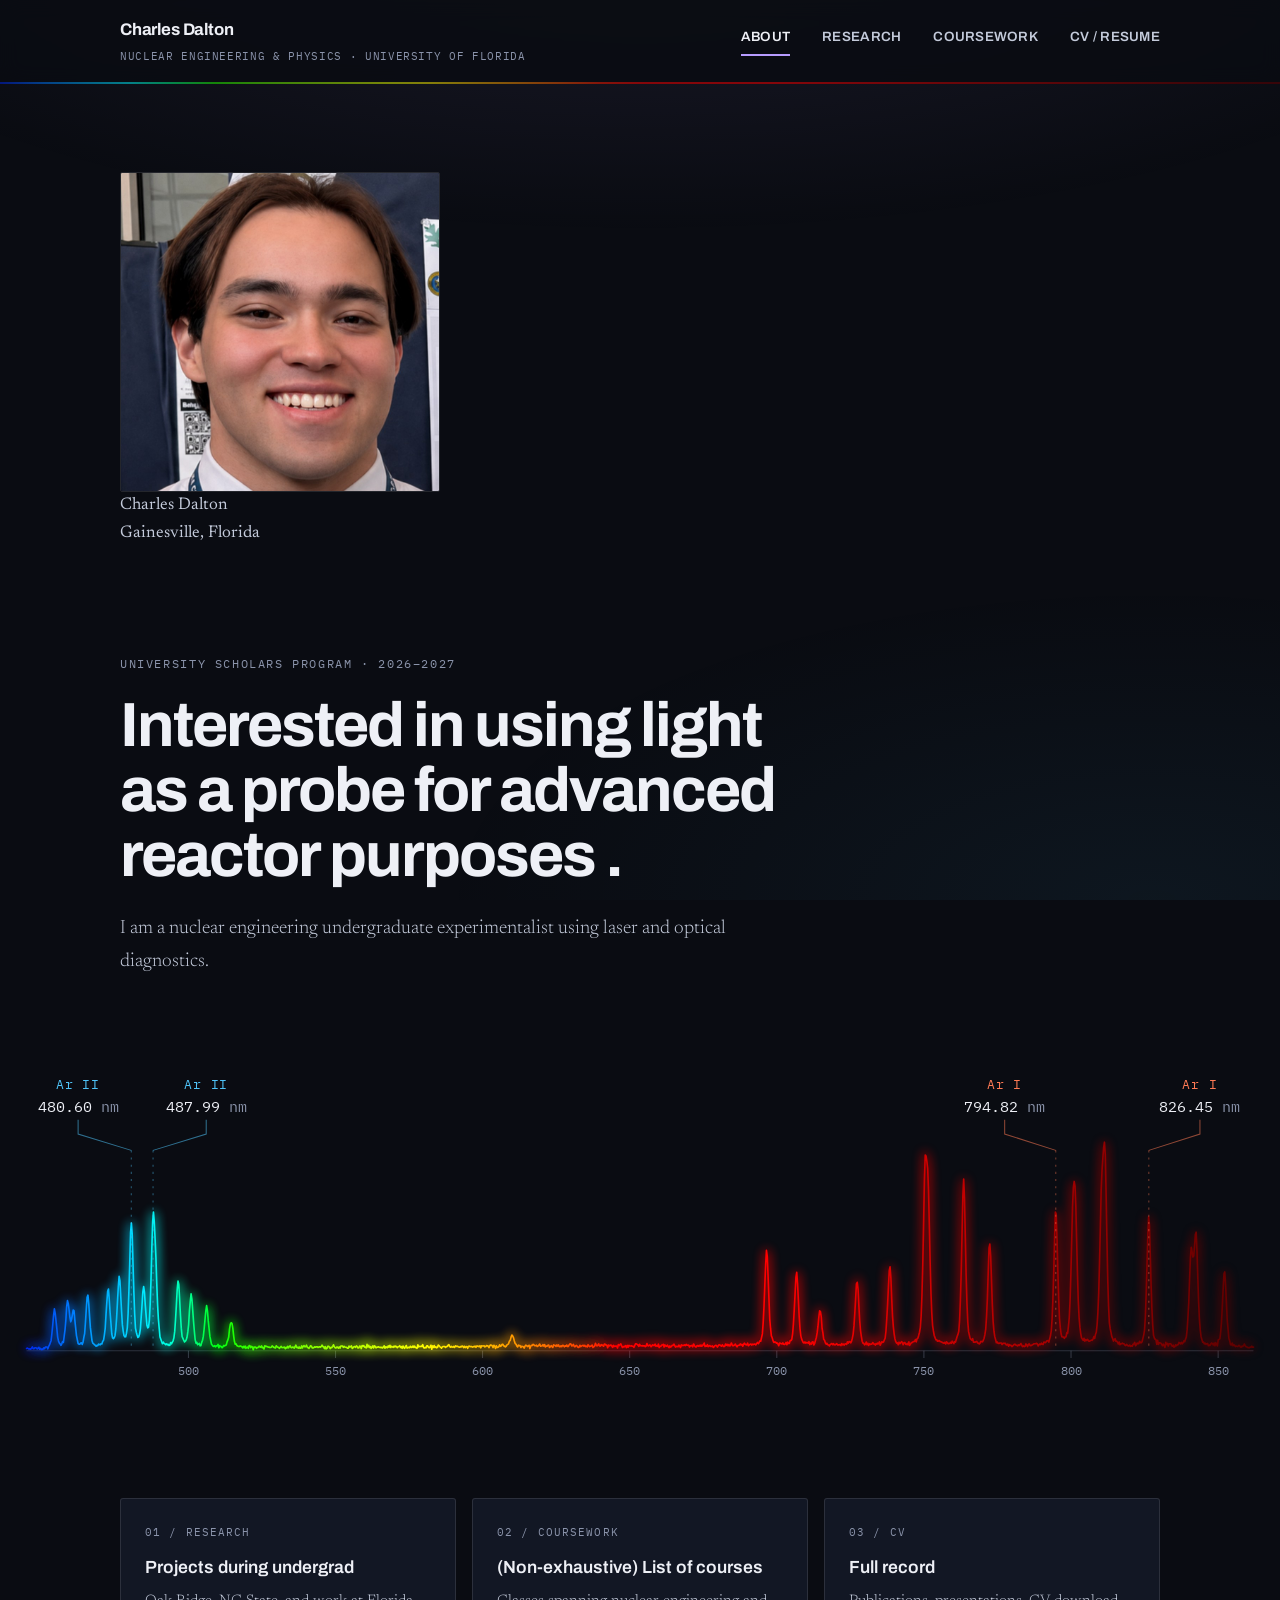
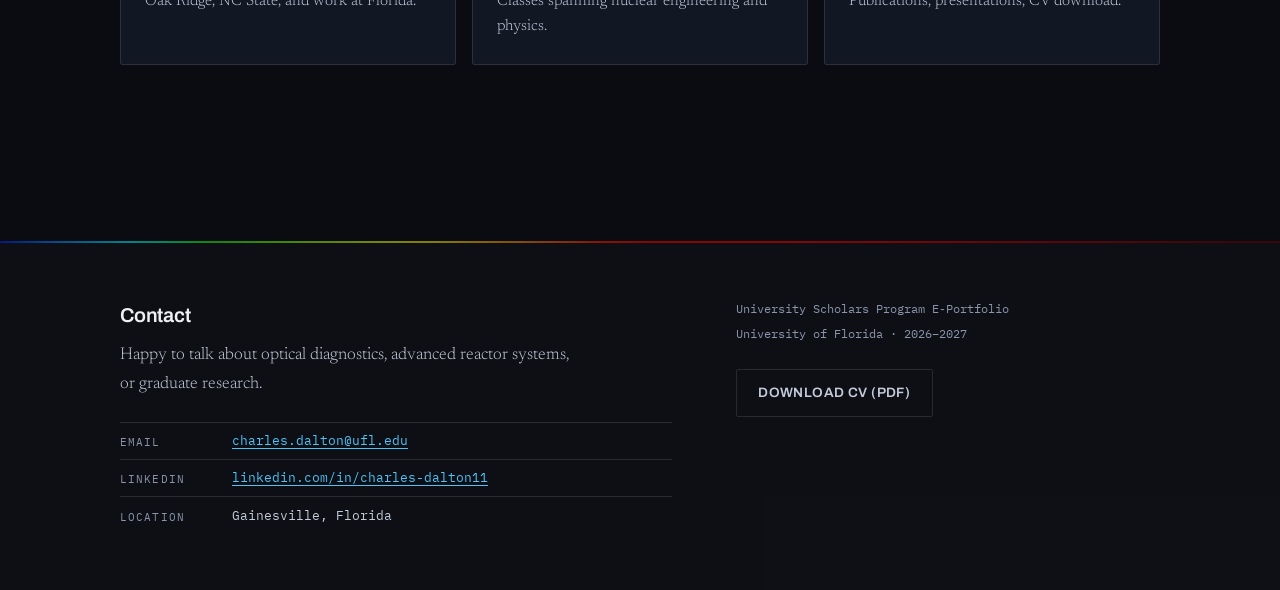
==== commit f7c2c8b9: "Update index.html" ====
--- a/index.html
+++ b/index.html
@@ -22,6 +22,16 @@
   </div>
   <div class="rule" aria-hidden="true"></div>
 </header>
+<section class="wrap band">
+  <div class="about-grid">
+    <div class="about-photo">
+      <img class="photo" src="images/headshot.jpg" width="300" height="300"
+        
+      <p class="photo-meta">Charles Dalton<br><span>Gainesville, Florida</span></p>
+    </div>
+    
+  </div>
+</section>
 <section class="hero">
   <div class="wrap">
     <p class="eyebrow">University Scholars Program &middot; 2026&ndash;2027</p>
@@ -49,16 +59,7 @@
   </div>
 </section>
 <main id="main">
-<section class="wrap band">
-  <div class="about-grid">
-    <div class="about-photo">
-      <img class="photo" src="images/headshot.jpg" width="300" height="300"
-        
-      <p class="photo-meta">Charles Dalton<br><span>Gainesville, Florida</span></p>
-    </div>
-    
-  </div>
-</section>
+
 
 
 
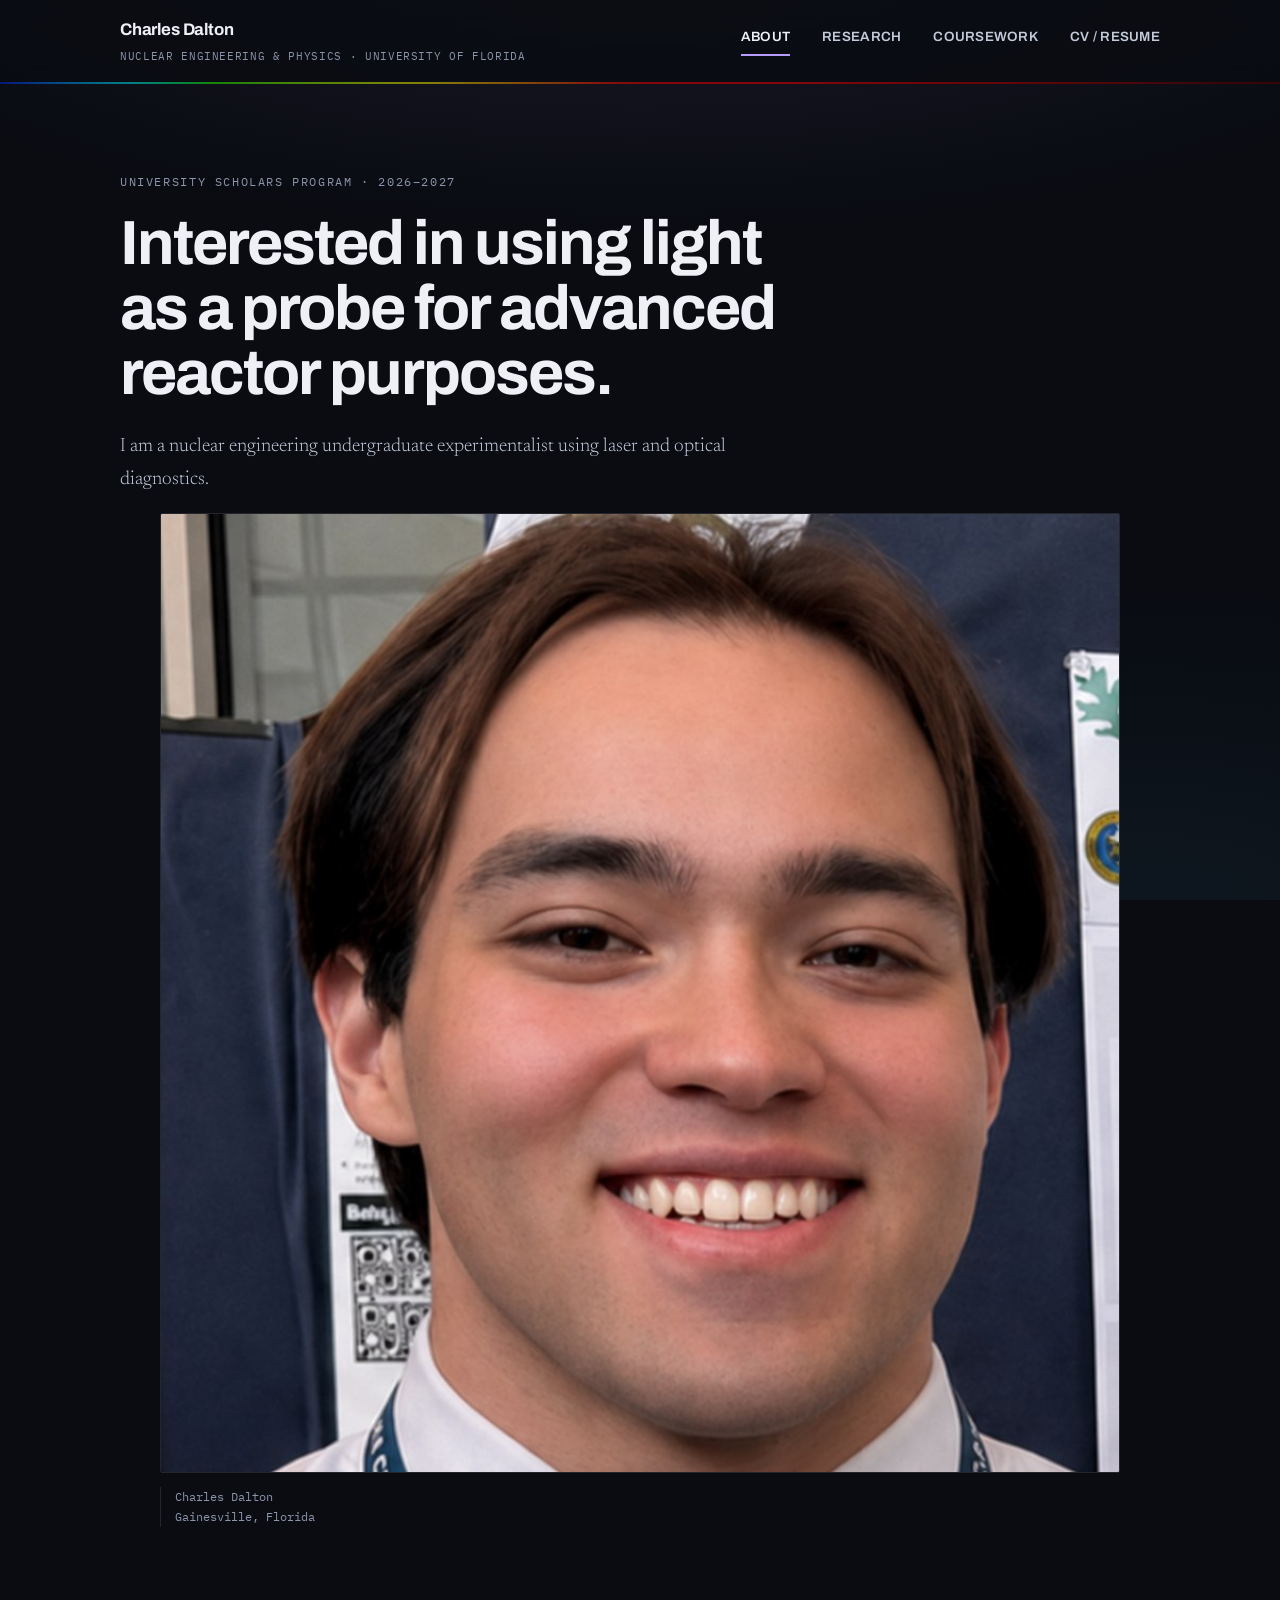
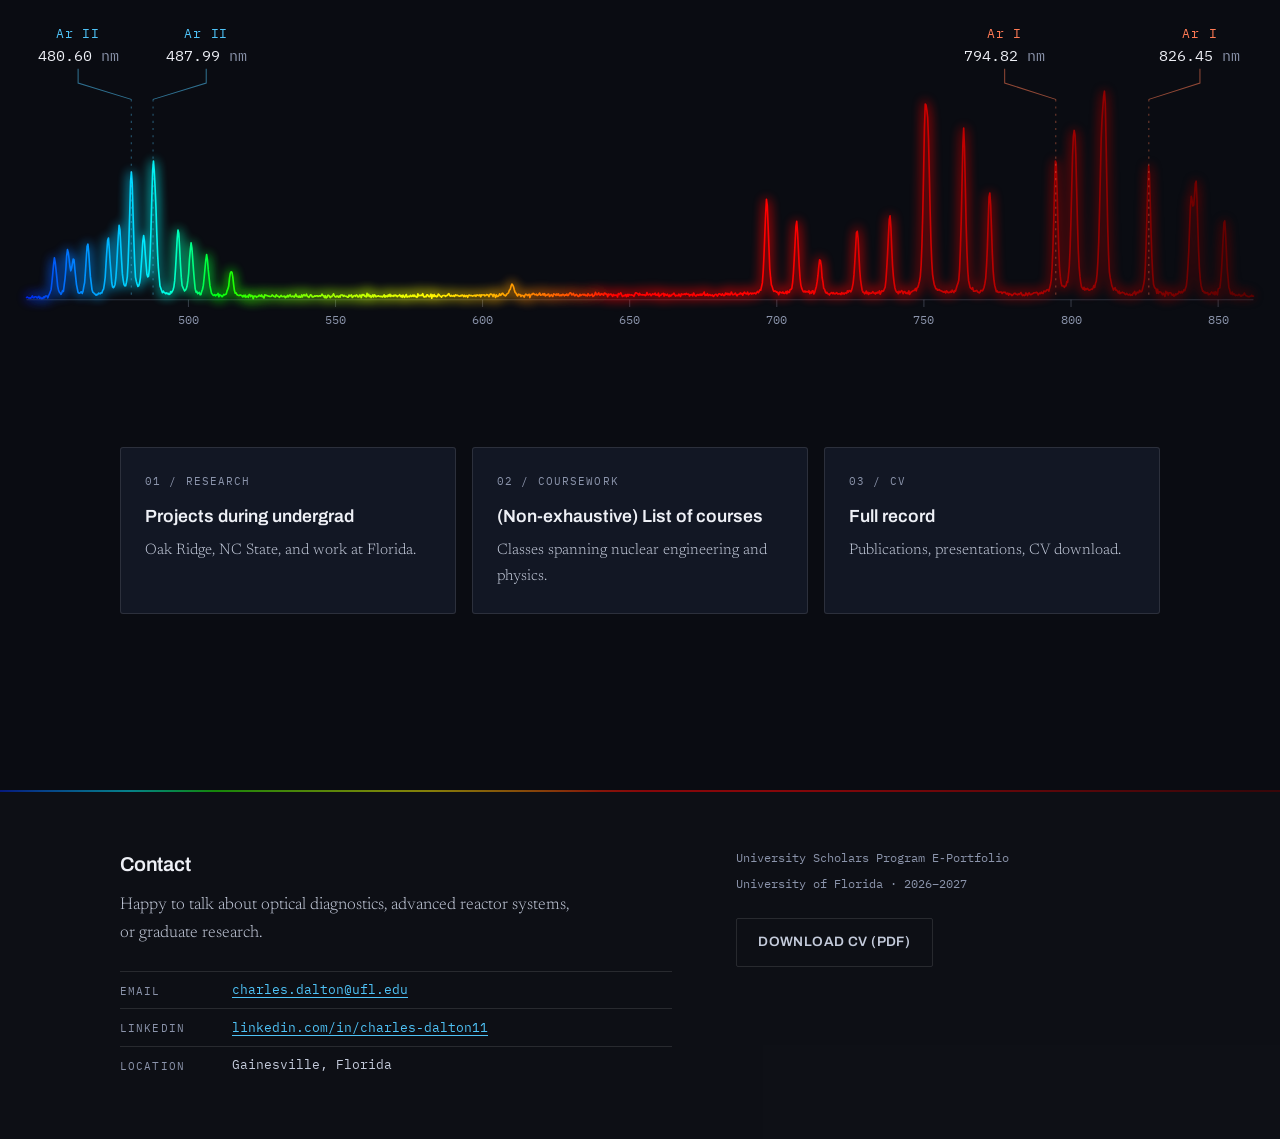
==== commit ae222d8c: "Update index.html" ====
--- a/index.html
+++ b/index.html
@@ -22,21 +22,18 @@
   </div>
   <div class="rule" aria-hidden="true"></div>
 </header>
-<section class="wrap band">
-  <div class="about-grid">
-    <div class="about-photo">
-      <img class="photo" src="images/headshot.jpg" width="300" height="300"
-        
-      <p class="photo-meta">Charles Dalton<br><span>Gainesville, Florida</span></p>
+<section class="hero">
+  <div class="wrap hero-grid">
+    <div class="hero-text">
+      <p class="eyebrow">University Scholars Program &middot; 2026&ndash;2027</p>
+      <h1 class="hero-h">Interested in using light as a probe for advanced reactor purposes.</h1>
+      <p class="hero-sub">I am a nuclear engineering undergraduate experimentalist using laser and optical diagnostics.</p>
     </div>
-    
-  </div>
-</section>
-<section class="hero">
-  <div class="wrap">
-    <p class="eyebrow">University Scholars Program &middot; 2026&ndash;2027</p>
-    <h1 class="hero-h">Interested in using light as a probe&nbsp;for advanced reactor purposes&nbsp;.</h1>
-    <p class="hero-sub">I am a nuclear engineering undergraduate experimentalist using laser and optical diagnostics.</p>
+    <figure class="hero-photo">
+      <img class="photo" src="images/headshot.jpg" width="900" height="900"
+           alt="Charles Dalton, smiling, photographed in front of a research poster board.">
+      <figcaption>Charles Dalton<br><span>Gainesville, Florida</span></figcaption>
+    </figure>
   </div>
   <div class="hero-spec">
     <div class="spec-frame"><svg class="spectrum" viewBox="-26 -6 1252 360" role="img"
@@ -59,10 +56,6 @@
   </div>
 </section>
 <main id="main">
-
-
-
-
 <section class="wrap band">
   <div class="cards">
     <a class="card" href="research.html"><span class="card-k">01 / Research</span><span class="card-h">Projects during undergrad</span><span class="card-b">Oak Ridge, NC State, and work at Florida.</span></a>
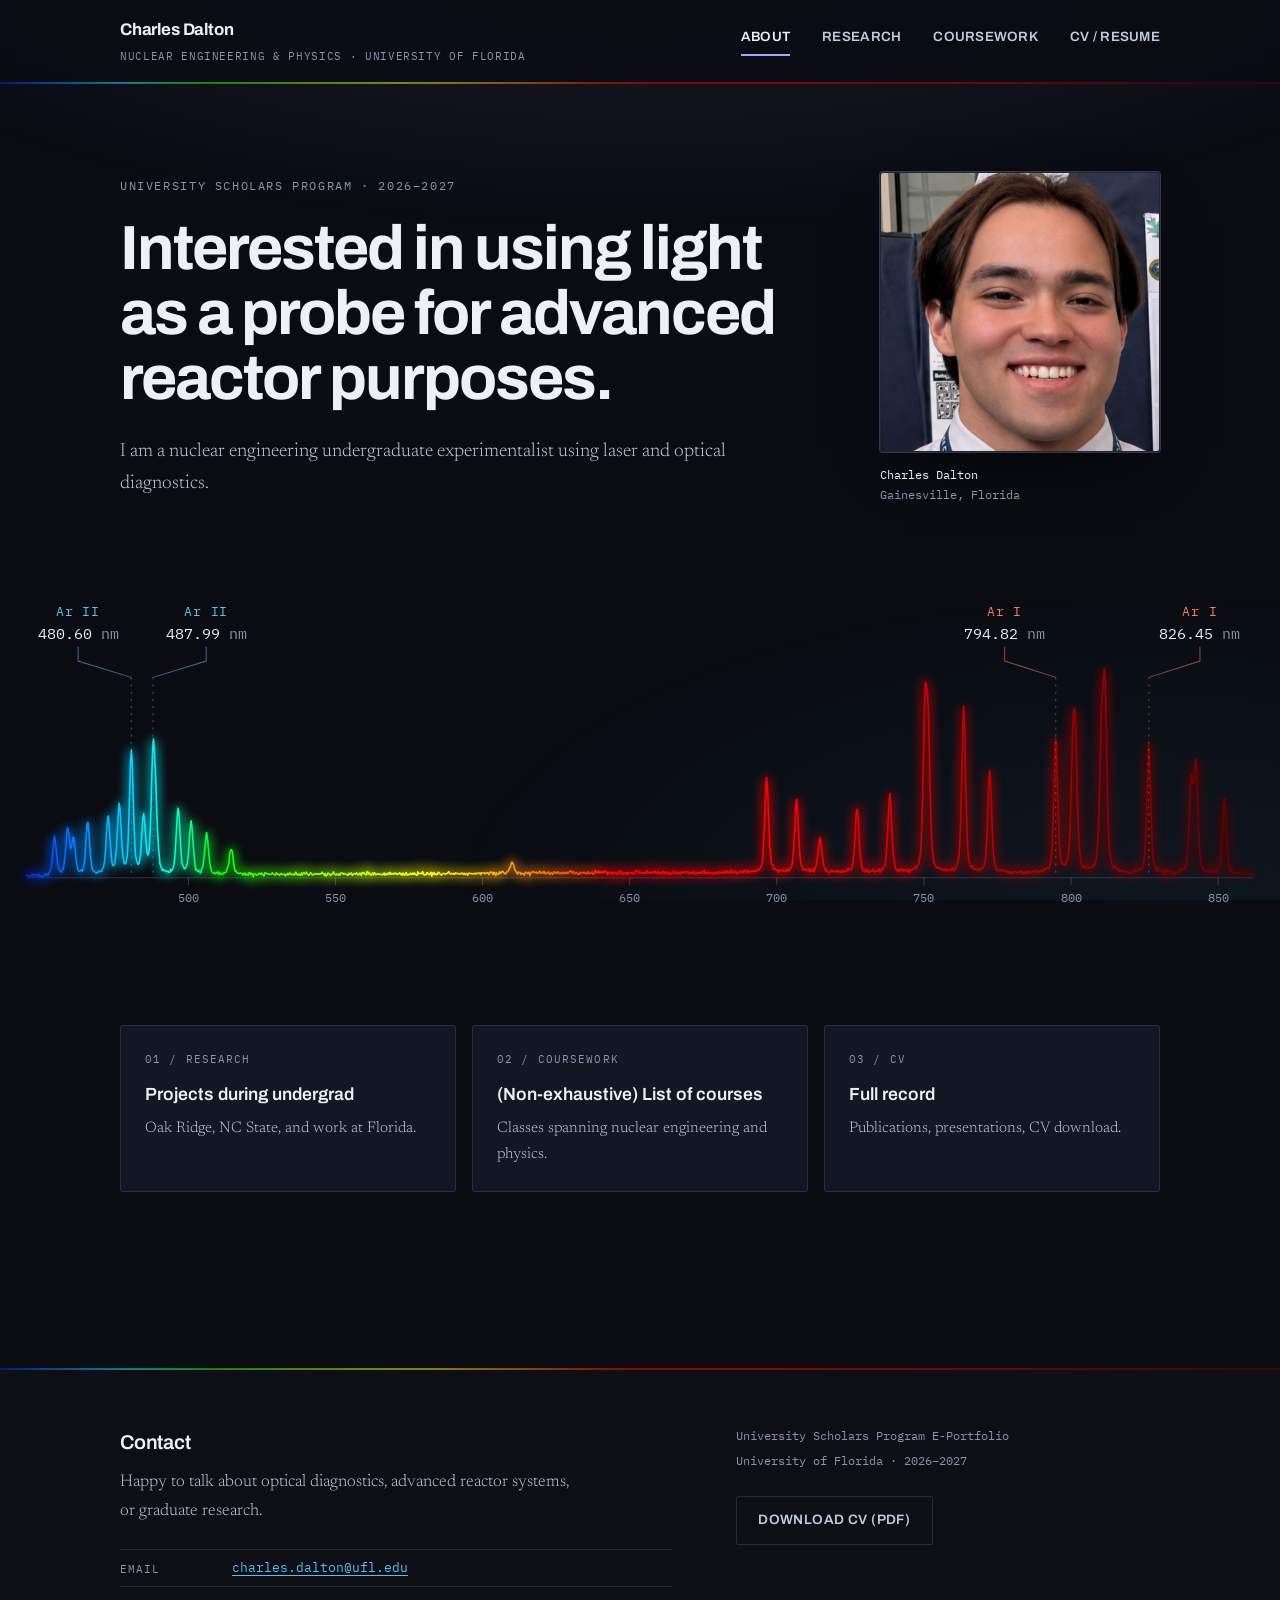
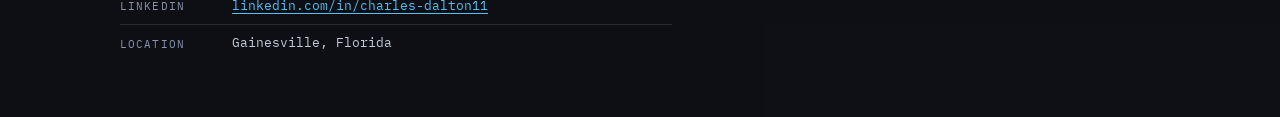
==== commit 437a4969: "Update index.html" ====
--- a/index.html
+++ b/index.html
@@ -30,7 +30,7 @@
       <p class="hero-sub">I am a nuclear engineering undergraduate experimentalist using laser and optical diagnostics.</p>
     </div>
     <figure class="hero-photo">
-      <img class="photo" src="images/headshot.jpg" width="900" height="900"
+      <img class="photo" src="images/headshot.jpg" width="200" height="200"
            alt="Charles Dalton, smiling, photographed in front of a research poster board.">
       <figcaption>Charles Dalton<br><span>Gainesville, Florida</span></figcaption>
     </figure>
--- a/styles.css
+++ b/styles.css
@@ -114,6 +114,29 @@
 /* ------------------------------------------------------------------ hero */
 .hero { padding-top: clamp(3rem, 8vw, 5.5rem); }
 
+.hero-grid {
+  display: grid;
+  grid-template-columns: minmax(0, 1fr) clamp(190px, 22vw, 280px);
+  gap: clamp(2rem, 5vw, 4rem);
+  align-items: center;
+}
+@media (max-width: 820px) {
+  .hero-grid { grid-template-columns: 1fr; gap: 2.25rem; }
+  .hero-photo { max-width: 220px; }
+}
+
+.hero-photo { margin: 0; }
+.hero-photo .photo {
+  border-radius: 3px;
+  box-shadow: 0 0 0 1px rgba(183,156,255,.28), 0 24px 60px -28px rgba(0,0,0,.9);
+}
+.hero-photo figcaption {
+  font-family: var(--mono); font-size: .78rem; line-height: 1.6;
+  color: var(--paper); margin-top: .85rem;
+  padding-left: 0; border-left: 0; max-width: none;
+}
+.hero-photo figcaption span { color: var(--muted); }
+
 .eyebrow {
   font-family: var(--mono); font-size: .72rem; letter-spacing: .14em;
   text-transform: uppercase; color: var(--muted); margin: 0 0 1.25rem;
